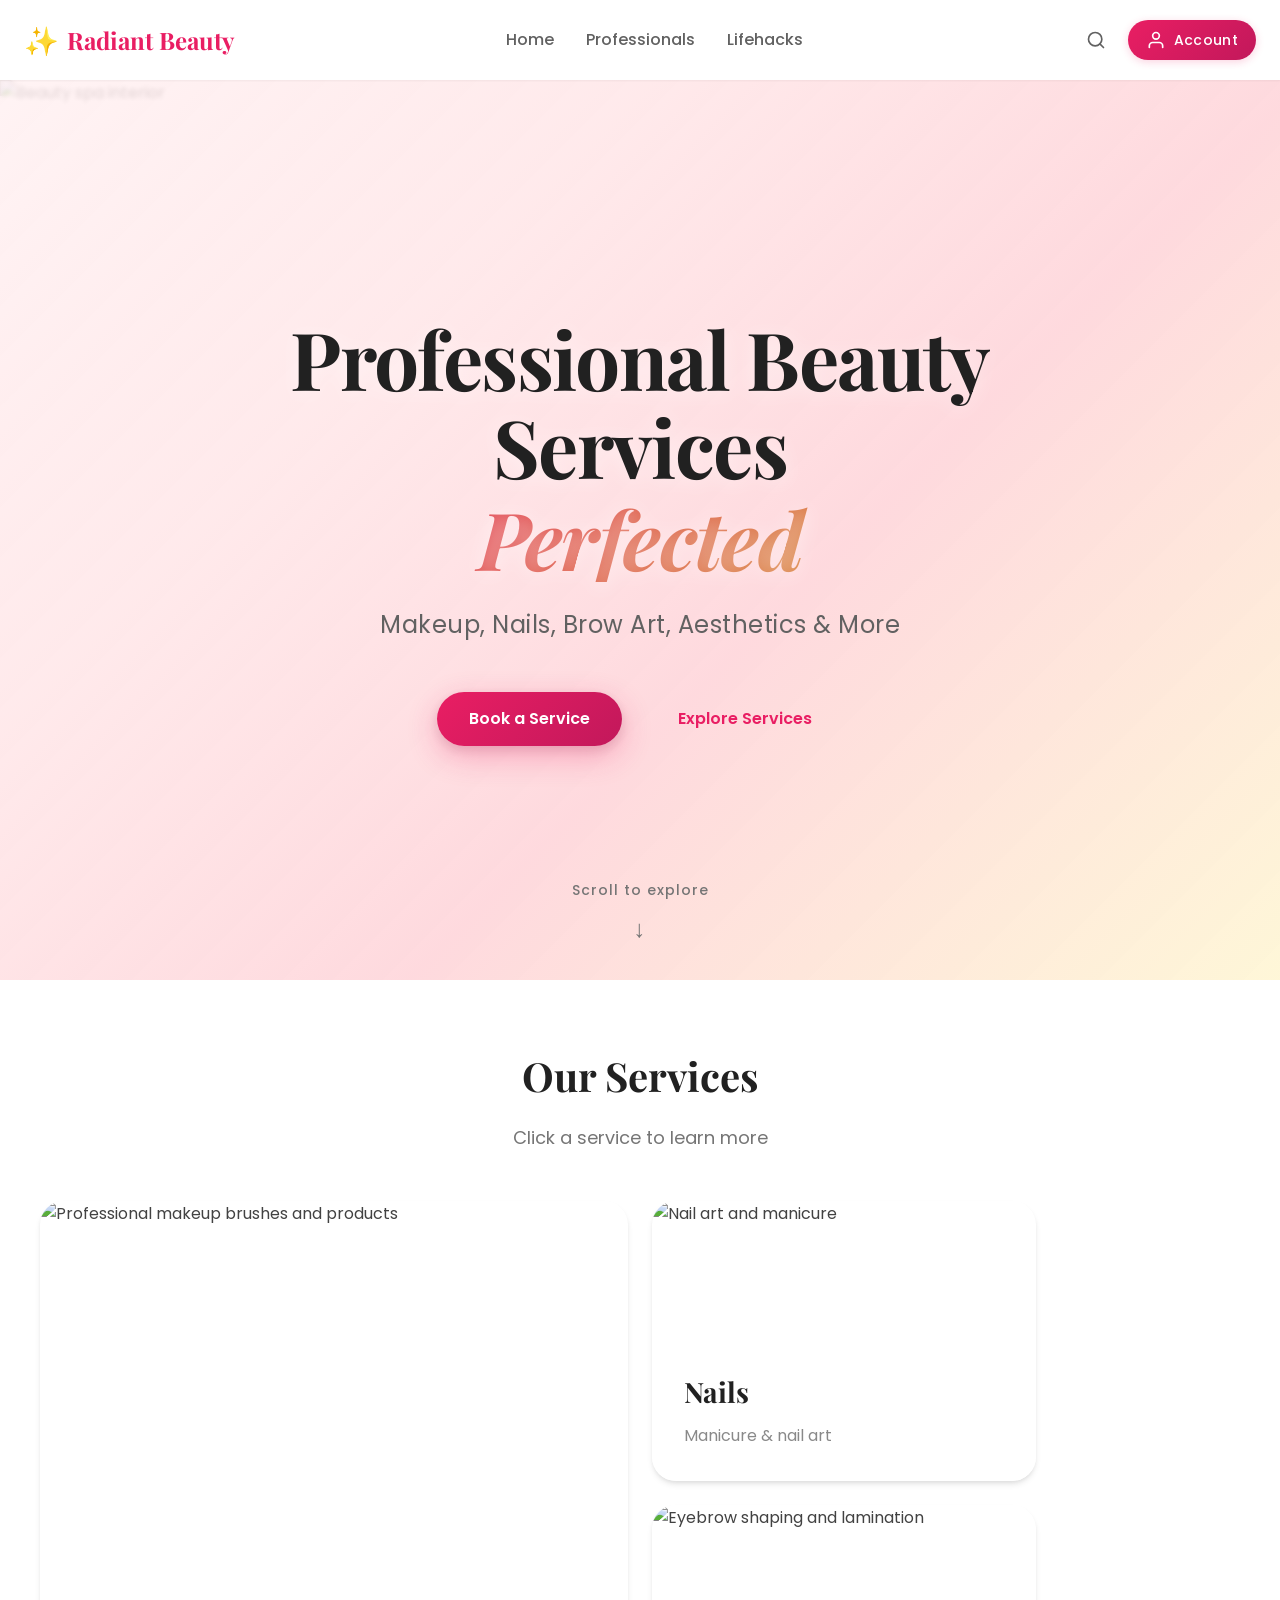
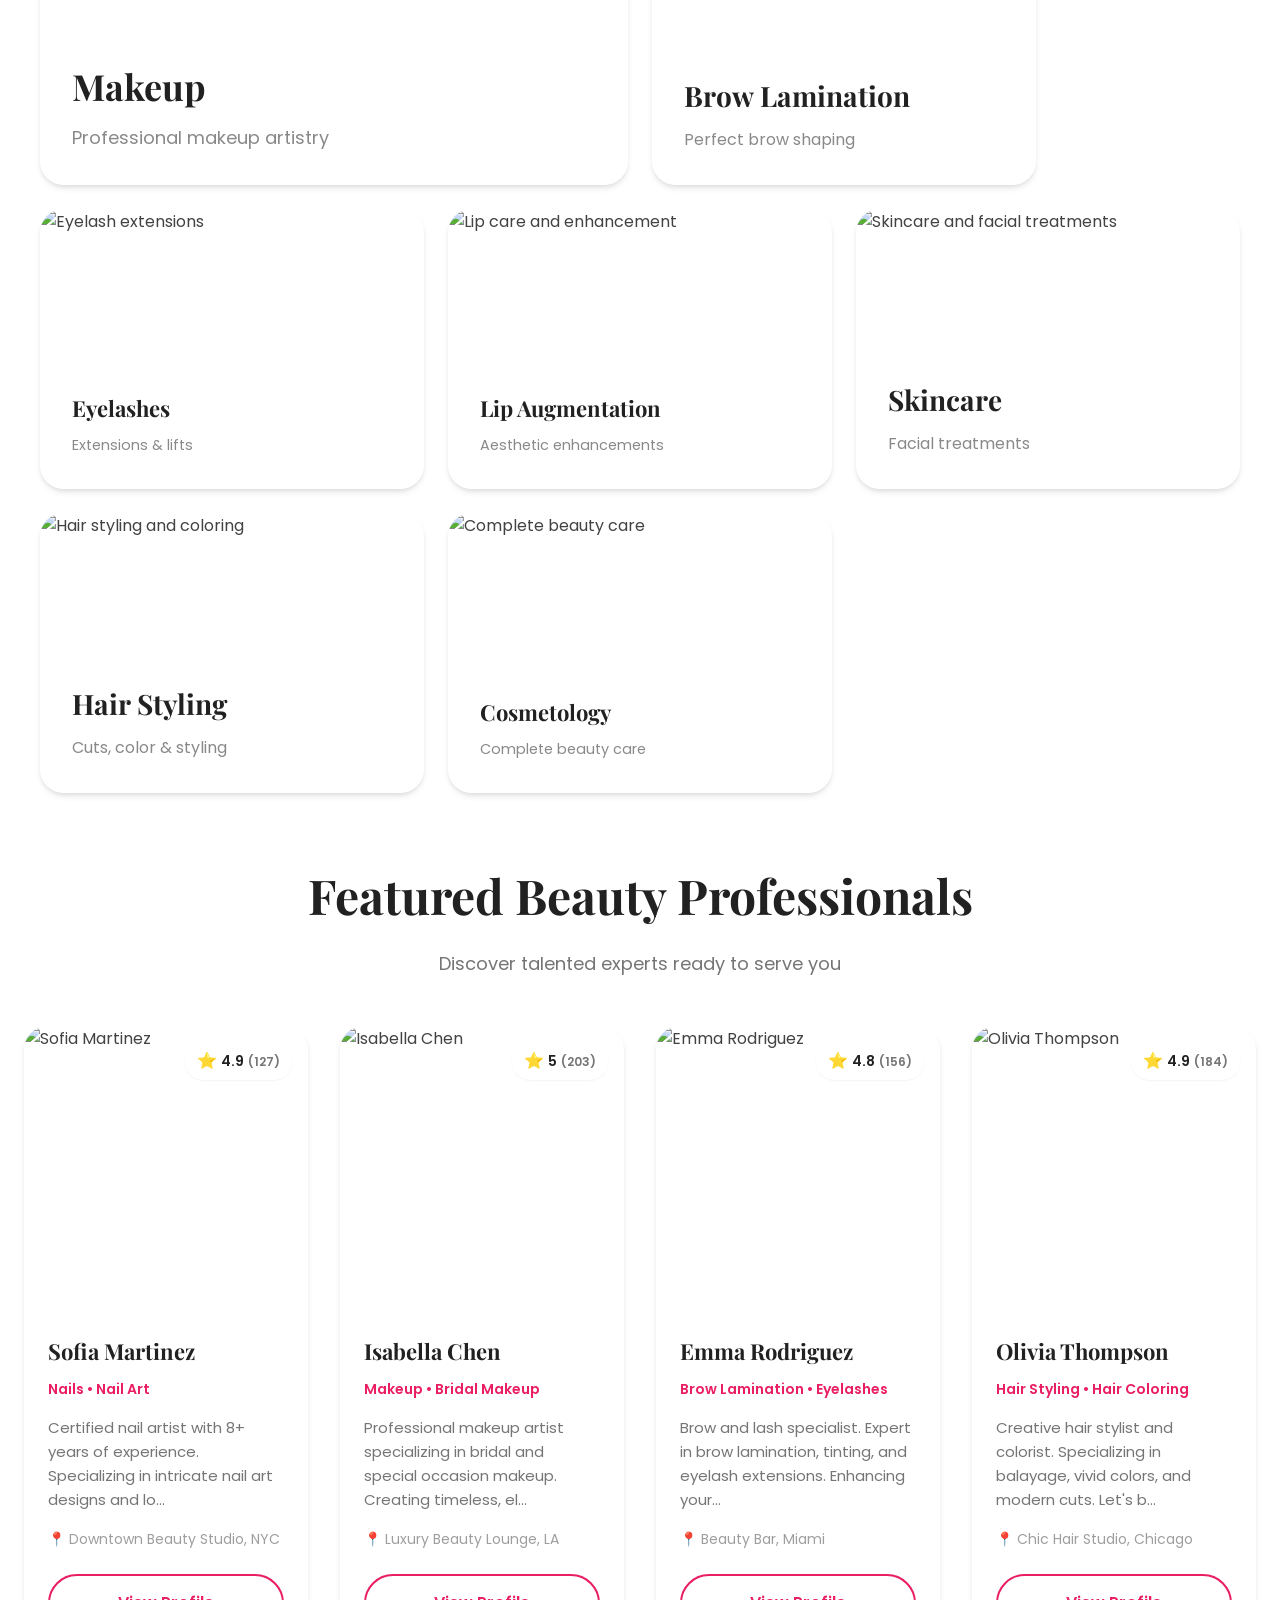
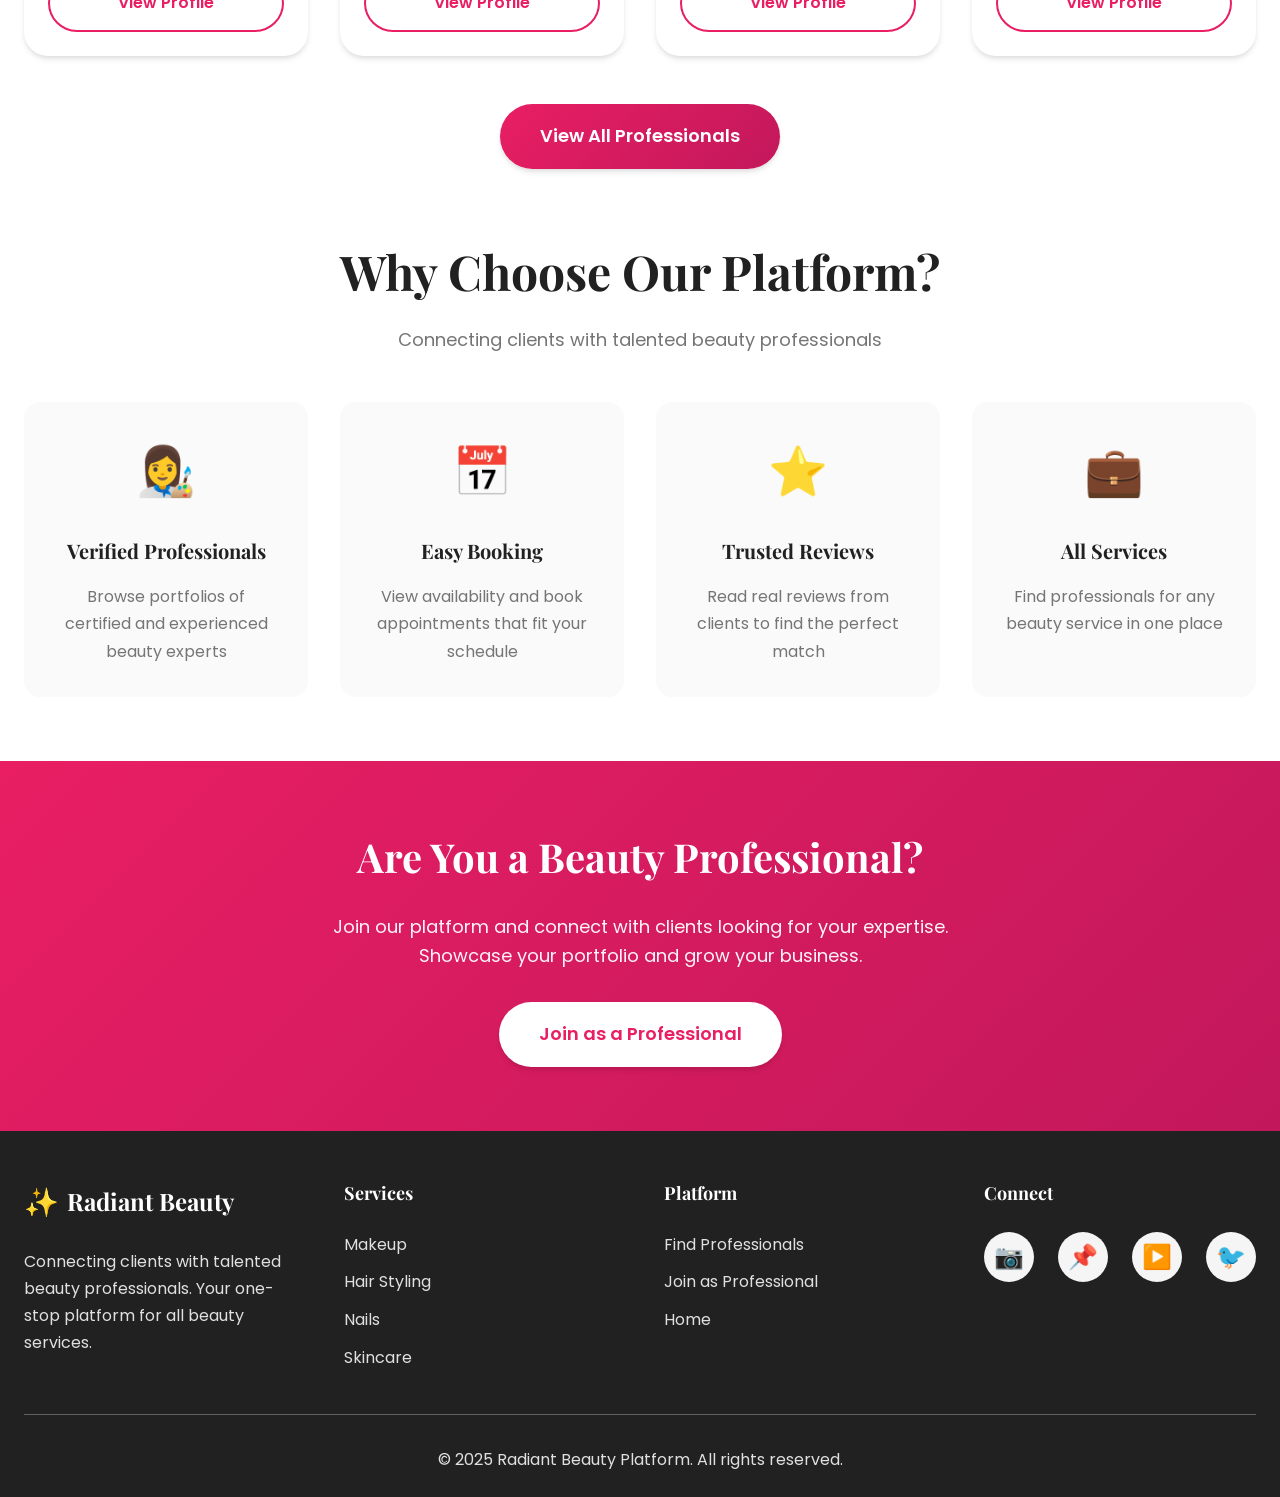
==== index.html @ c9e71da1 "Major Feature: Transform website into beauty services marketplace platform This is a complete transf" ====
<!DOCTYPE html>
<html lang="en">
<head>
    <meta charset="UTF-8">
    <meta name="viewport" content="width=device-width, initial-scale=1.0">
    <title>Radiant Beauty - Your Complete Beauty Guide</title>
    <meta name="description" content="Discover expert beauty tips for makeup, hair, nails, and skincare. Transform your look with our comprehensive tutorials and guides.">
    <link rel="stylesheet" href="css/main.css">
    <link rel="stylesheet" href="css/responsive.css">
    <link rel="preconnect" href="https://fonts.googleapis.com">
    <link rel="preconnect" href="https://fonts.gstatic.com" crossorigin>
    <link href="https://fonts.googleapis.com/css2?family=Playfair+Display:wght@400;500;600;700&family=Poppins:wght@300;400;500;600&display=swap" rel="stylesheet">
</head>
<body>
    <!-- Header -->
    <header class="header" id="header">
        <nav class="nav container">
            <!-- Logo -->
            <a href="index.html" class="nav-logo">
                <span class="logo-icon">✨</span>
                <span class="logo-text">Radiant Beauty</span>
            </a>

            <!-- Main Navigation -->
            <div class="nav-menu" id="nav-menu">
                <ul class="nav-list">
                    <li class="nav-item">
                        <a href="index.html" class="nav-link">Home</a>
                    </li>
                    <li class="nav-item">
                        <a href="contact.html" class="nav-link">Professionals</a>
                    </li>
                    <li class="nav-item">
                        <a href="contact.html" class="nav-link">Lifehacks</a>
                    </li>
                </ul>

                <div class="nav-close" id="nav-close">
                    <span>&times;</span>
                </div>
            </div>

            <!-- Right Actions -->
            <div class="nav-actions">
                <button class="nav-action-btn search-btn" id="search-btn" aria-label="Search" title="Search">
                    <svg width="20" height="20" viewBox="0 0 24 24" fill="none" stroke="currentColor" stroke-width="2" stroke-linecap="round" stroke-linejoin="round">
                        <circle cx="11" cy="11" r="8"></circle>
                        <path d="m21 21-4.35-4.35"></path>
                    </svg>
                </button>
                <a href="contact.html" class="nav-action-btn account-btn" aria-label="Account" title="Login / Account">
                    <svg width="20" height="20" viewBox="0 0 24 24" fill="none" stroke="currentColor" stroke-width="2" stroke-linecap="round" stroke-linejoin="round">
                        <path d="M20 21v-2a4 4 0 0 0-4-4H8a4 4 0 0 0-4 4v2"></path>
                        <circle cx="12" cy="7" r="4"></circle>
                    </svg>
                    <span class="account-text">Account</span>
                </a>
            </div>

            <!-- Mobile Toggle -->
            <div class="nav-toggle" id="nav-toggle">
                <span></span>
                <span></span>
                <span></span>
            </div>
        </nav>
    </header>

    <!-- Modern Hero Section -->
    <section class="modern-hero">
        <div class="hero-background">
            <img src="https://images.unsplash.com/photo-1560066984-138dadb4c035?auto=format&fit=crop&w=1920&q=80" alt="Beauty spa interior" class="hero-background-image">
            <div class="hero-overlay-gradient"></div>
        </div>
        <div class="hero-content-wrapper container">
            <div class="hero-text-content">
                <h1 class="hero-headline">
                    Professional Beauty Services
                    <span class="hero-accent">Perfected</span>
                </h1>
                <p class="hero-subheading">
                    Makeup, Nails, Brow Art, Aesthetics & More
                </p>
                <div class="hero-cta-buttons">
                    <a href="contact.html" class="btn btn-hero-primary">Book a Service</a>
                    <a href="#services" class="btn btn-hero-secondary">Explore Services</a>
                </div>
            </div>
        </div>
        <div class="hero-scroll-indicator">
            <span>Scroll to explore</span>
            <div class="scroll-arrow">↓</div>
        </div>
    </section>

    <!-- Bento Grid Services Section -->
    <section class="bento-services" id="services">
        <div class="container">
            <div class="section-header-minimal">
                <h2 class="section-title-minimal">Our Services</h2>
                <p class="section-subtitle-minimal">Click a service to learn more</p>
            </div>

            <div class="bento-grid">
                <!-- Makeup - Large -->
                <a href="makeup.html" class="bento-card bento-large">
                    <div class="bento-image">
                        <img src="https://images.unsplash.com/photo-1512496015851-a90fb38ba796?auto=format&fit=crop&w=800&q=80" alt="Professional makeup brushes and products" class="bento-img">
                    </div>
                    <div class="bento-overlay">
                        <h3 class="bento-title">Makeup</h3>
                        <p class="bento-description">Professional makeup artistry</p>
                    </div>
                </a>

                <!-- Nails - Medium -->
                <a href="nails.html" class="bento-card bento-medium">
                    <div class="bento-image">
                        <img src="https://images.unsplash.com/photo-1604654894610-df63bc536371?auto=format&fit=crop&w=800&q=80" alt="Nail art and manicure" class="bento-img">
                    </div>
                    <div class="bento-overlay">
                        <h3 class="bento-title">Nails</h3>
                        <p class="bento-description">Manicure & nail art</p>
                    </div>
                </a>

                <!-- Brow Lamination - Medium -->
                <a href="contact.html" class="bento-card bento-medium">
                    <div class="bento-image">
                        <img src="https://images.unsplash.com/photo-1616394584738-fc6e612e71b9?auto=format&fit=crop&w=800&q=80" alt="Eyebrow shaping and lamination" class="bento-img">
                    </div>
                    <div class="bento-overlay">
                        <h3 class="bento-title">Brow Lamination</h3>
                        <p class="bento-description">Perfect brow shaping</p>
                    </div>
                </a>

                <!-- Eyelashes - Small -->
                <a href="contact.html" class="bento-card bento-small">
                    <div class="bento-image">
                        <img src="https://images.unsplash.com/photo-1583001931096-959e9a1a6223?auto=format&fit=crop&w=800&q=80" alt="Eyelash extensions" class="bento-img">
                    </div>
                    <div class="bento-overlay">
                        <h3 class="bento-title">Eyelashes</h3>
                        <p class="bento-description">Extensions & lifts</p>
                    </div>
                </a>

                <!-- Lip Augmentation - Small -->
                <a href="contact.html" class="bento-card bento-small">
                    <div class="bento-image">
                        <img src="https://images.unsplash.com/photo-1515688594390-b649af70d282?auto=format&fit=crop&w=800&q=80" alt="Lip care and enhancement" class="bento-img">
                    </div>
                    <div class="bento-overlay">
                        <h3 class="bento-title">Lip Augmentation</h3>
                        <p class="bento-description">Aesthetic enhancements</p>
                    </div>
                </a>

                <!-- Skincare - Medium -->
                <a href="skincare.html" class="bento-card bento-medium">
                    <div class="bento-image">
                        <img src="https://images.unsplash.com/photo-1570172619644-dfd03ed5d881?auto=format&fit=crop&w=800&q=80" alt="Skincare and facial treatments" class="bento-img">
                    </div>
                    <div class="bento-overlay">
                        <h3 class="bento-title">Skincare</h3>
                        <p class="bento-description">Facial treatments</p>
                    </div>
                </a>

                <!-- Hair Styling - Medium -->
                <a href="hair.html" class="bento-card bento-medium">
                    <div class="bento-image">
                        <img src="https://images.unsplash.com/photo-1562322140-8baeececf3df?auto=format&fit=crop&w=800&q=80" alt="Hair styling and coloring" class="bento-img">
                    </div>
                    <div class="bento-overlay">
                        <h3 class="bento-title">Hair Styling</h3>
                        <p class="bento-description">Cuts, color & styling</p>
                    </div>
                </a>

                <!-- Cosmetology - Small -->
                <a href="contact.html" class="bento-card bento-small">
                    <div class="bento-image">
                        <img src="https://images.unsplash.com/photo-1487412947147-5cebf100ffc2?auto=format&fit=crop&w=800&q=80" alt="Complete beauty care" class="bento-img">
                    </div>
                    <div class="bento-overlay">
                        <h3 class="bento-title">Cosmetology</h3>
                        <p class="bento-description">Complete beauty care</p>
                    </div>
                </a>
            </div>
        </div>
    </section>

    <!-- Featured Professionals Section -->
    <section class="featured-professionals" id="professionals">
        <div class="container">
            <div class="section-header">
                <h2 class="section-title">Featured Beauty Professionals</h2>
                <p class="section-subtitle">Discover talented experts ready to serve you</p>
            </div>

            <div class="professionals-grid" id="featured-professionals-grid">
                <!-- Professionals will be loaded dynamically via JavaScript -->
            </div>

            <div class="text-center" style="margin-top: var(--spacing-xl);">
                <a href="professionals.html" class="btn btn-primary btn-large">View All Professionals</a>
            </div>
        </div>
    </section>

    <!-- Platform Features Section -->
    <section class="features">
        <div class="container">
            <div class="section-header">
                <h2 class="section-title">Why Choose Our Platform?</h2>
                <p class="section-subtitle">Connecting clients with talented beauty professionals</p>
            </div>

            <div class="features-grid">
                <div class="feature-card">
                    <div class="feature-icon">👩‍🎨</div>
                    <h3 class="feature-title">Verified Professionals</h3>
                    <p class="feature-description">Browse portfolios of certified and experienced beauty experts</p>
                </div>

                <div class="feature-card">
                    <div class="feature-icon">📅</div>
                    <h3 class="feature-title">Easy Booking</h3>
                    <p class="feature-description">View availability and book appointments that fit your schedule</p>
                </div>

                <div class="feature-card">
                    <div class="feature-icon">⭐</div>
                    <h3 class="feature-title">Trusted Reviews</h3>
                    <p class="feature-description">Read real reviews from clients to find the perfect match</p>
                </div>

                <div class="feature-card">
                    <div class="feature-icon">💼</div>
                    <h3 class="feature-title">All Services</h3>
                    <p class="feature-description">Find professionals for any beauty service in one place</p>
                </div>
            </div>
        </div>
    </section>

    <!-- CTA Section -->
    <section class="cta">
        <div class="container">
            <div class="cta-content">
                <h2 class="cta-title">Are You a Beauty Professional?</h2>
                <p class="cta-description">Join our platform and connect with clients looking for your expertise. Showcase your portfolio and grow your business.</p>
                <a href="contact.html" class="btn btn-primary btn-large">Join as a Professional</a>
            </div>
        </div>
    </section>

    <!-- Footer -->
    <footer class="footer">
        <div class="container">
            <div class="footer-content">
                <div class="footer-section">
                    <h3 class="footer-title">
                        <span class="logo-icon">✨</span>
                        Radiant Beauty
                    </h3>
                    <p class="footer-description">
                        Connecting clients with talented beauty professionals. Your one-stop platform for all beauty services.
                    </p>
                </div>

                <div class="footer-section">
                    <h4 class="footer-heading">Services</h4>
                    <ul class="footer-links">
                        <li><a href="makeup.html">Makeup</a></li>
                        <li><a href="hair.html">Hair Styling</a></li>
                        <li><a href="nails.html">Nails</a></li>
                        <li><a href="skincare.html">Skincare</a></li>
                    </ul>
                </div>

                <div class="footer-section">
                    <h4 class="footer-heading">Platform</h4>
                    <ul class="footer-links">
                        <li><a href="professionals.html">Find Professionals</a></li>
                        <li><a href="contact.html">Join as Professional</a></li>
                        <li><a href="index.html">Home</a></li>
                    </ul>
                </div>

                <div class="footer-section">
                    <h4 class="footer-heading">Connect</h4>
                    <div class="social-links">
                        <a href="#" class="social-link" aria-label="Instagram">📷</a>
                        <a href="#" class="social-link" aria-label="Pinterest">📌</a>
                        <a href="#" class="social-link" aria-label="YouTube">▶️</a>
                        <a href="#" class="social-link" aria-label="Twitter">🐦</a>
                    </div>
                </div>
            </div>

            <div class="footer-bottom">
                <p>&copy; 2025 Radiant Beauty Platform. All rights reserved.</p>
            </div>
        </div>
    </footer>

    <script src="js/professionals-data.js"></script>
    <script src="js/main.js"></script>
</body>
</html>
---- css/main.css ----
/* ===================================
   CSS Variables - Rose/Pink/Gold Theme
   =================================== */
:root {
    /* Colors */
    --primary-color: #e91e63;
    --primary-light: #f48fb1;
    --primary-dark: #c2185b;
    --secondary-color: #d4af37;
    --secondary-light: #f4e4c1;
    --secondary-dark: #b8962e;

    --rose-50: #fff1f2;
    --rose-100: #ffe4e6;
    --rose-200: #fecdd3;
    --rose-300: #fda4af;
    --rose-400: #fb7185;
    --rose-500: #f43f5e;
    --rose-600: #e11d48;

    --gold-50: #fffbeb;
    --gold-100: #fef3c7;
    --gold-200: #fde68a;
    --gold-300: #fcd34d;
    --gold-400: #d4af37;

    --white: #ffffff;
    --black: #1a1a1a;
    --gray-50: #fafafa;
    --gray-100: #f5f5f5;
    --gray-200: #eeeeee;
    --gray-300: #e0e0e0;
    --gray-400: #bdbdbd;
    --gray-500: #9e9e9e;
    --gray-600: #757575;
    --gray-700: #616161;
    --gray-800: #424242;
    --gray-900: #212121;

    /* Typography */
    --font-display: 'Playfair Display', serif;
    --font-body: 'Poppins', sans-serif;

    /* Spacing */
    --spacing-xs: 0.5rem;
    --spacing-sm: 1rem;
    --spacing-md: 1.5rem;
    --spacing-lg: 2rem;
    --spacing-xl: 3rem;
    --spacing-2xl: 4rem;

    /* Border Radius */
    --radius-sm: 0.5rem;
    --radius-md: 1rem;
    --radius-lg: 1.5rem;
    --radius-full: 9999px;

    /* Shadows */
    --shadow-sm: 0 1px 2px 0 rgba(0, 0, 0, 0.05);
    --shadow-md: 0 4px 6px -1px rgba(0, 0, 0, 0.1), 0 2px 4px -1px rgba(0, 0, 0, 0.06);
    --shadow-lg: 0 10px 15px -3px rgba(0, 0, 0, 0.1), 0 4px 6px -2px rgba(0, 0, 0, 0.05);
    --shadow-xl: 0 20px 25px -5px rgba(0, 0, 0, 0.1), 0 10px 10px -5px rgba(0, 0, 0, 0.04);

    /* Transitions */
    --transition: all 0.3s cubic-bezier(0.4, 0, 0.2, 1);
}

/* ===================================
   Reset & Base Styles
   =================================== */
* {
    margin: 0;
    padding: 0;
    box-sizing: border-box;
}

html {
    scroll-behavior: smooth;
    font-size: 16px;
}

body {
    font-family: var(--font-body);
    color: var(--gray-800);
    line-height: 1.6;
    background-color: var(--white);
    overflow-x: hidden;
}

img {
    max-width: 100%;
    height: auto;
    display: block;
}

a {
    text-decoration: none;
    color: inherit;
    transition: var(--transition);
}

ul {
    list-style: none;
}

/* ===================================
   Container & Layout
   =================================== */
.container {
    max-width: 1200px;
    margin: 0 auto;
    padding: 0 var(--spacing-md);
}

/* ===================================
   Header & Navigation
   =================================== */
.header {
    position: fixed;
    top: 0;
    left: 0;
    width: 100%;
    background-color: rgba(255, 255, 255, 0.95);
    backdrop-filter: blur(10px);
    box-shadow: var(--shadow-sm);
    z-index: 1000;
    transition: var(--transition);
}

.nav {
    display: flex;
    justify-content: space-between;
    align-items: center;
    height: 80px;
    gap: var(--spacing-lg);
}

.nav-logo {
    font-family: var(--font-display);
    font-size: 1.5rem;
    font-weight: 700;
    color: var(--primary-color);
    display: flex;
    align-items: center;
    gap: 0.5rem;
    transition: var(--transition);
}

.nav-logo:hover {
    opacity: 0.8;
}

.logo-icon {
    font-size: 1.75rem;
}

.logo-text {
    white-space: nowrap;
}

.nav-menu {
    display: flex;
    align-items: center;
}

.nav-list {
    display: flex;
    gap: var(--spacing-lg);
}

.nav-link {
    font-weight: 500;
    color: var(--gray-700);
    position: relative;
    padding: 0.5rem 0;
}

.nav-link::after {
    content: '';
    position: absolute;
    bottom: 0;
    left: 0;
    width: 0;
    height: 2px;
    background: linear-gradient(90deg, var(--primary-color), var(--secondary-color));
    transition: width 0.3s ease;
}

.nav-link:hover,
.nav-link.active {
    color: var(--primary-color);
}

.nav-link:hover::after,
.nav-link.active::after {
    width: 100%;
}

.nav-toggle {
    display: none;
    flex-direction: column;
    gap: 4px;
    cursor: pointer;
    padding: 0.5rem;
}

.nav-toggle span {
    display: block;
    width: 25px;
    height: 3px;
    background-color: var(--primary-color);
    border-radius: 2px;
    transition: var(--transition);
}

.nav-close {
    display: none;
    font-size: 2rem;
    color: var(--primary-color);
    cursor: pointer;
}

/* Nav Action Buttons */
.nav-actions {
    display: flex;
    align-items: center;
    gap: 0.75rem;
}

.nav-action-btn {
    display: flex;
    align-items: center;
    justify-content: center;
    gap: 0.5rem;
    width: 40px;
    height: 40px;
    border-radius: var(--radius-full);
    background: transparent;
    border: none;
    color: var(--gray-700);
    cursor: pointer;
    transition: all 0.3s cubic-bezier(0.4, 0, 0.2, 1);
    position: relative;
}

.nav-action-btn svg {
    transition: all 0.3s ease;
}

/* Search Button */
.search-btn:hover {
    background: var(--rose-50);
    color: var(--primary-color);
    transform: translateY(-1px);
}

.search-btn:hover svg {
    transform: scale(1.05);
}

.search-btn:active {
    transform: translateY(0);
}

/* Account Button - Special Styling */
.account-btn {
    width: auto;
    padding: 0.5rem 1.125rem;
    background: linear-gradient(135deg, var(--primary-color), var(--primary-dark));
    color: var(--white);
    border-radius: var(--radius-full);
    box-shadow: 0 2px 8px rgba(233, 30, 99, 0.2);
}

.account-btn:hover {
    background: linear-gradient(135deg, var(--primary-dark), var(--primary-color));
    box-shadow: 0 4px 12px rgba(233, 30, 99, 0.3);
    transform: translateY(-2px);
}

.account-text {
    font-weight: 500;
    font-size: 0.875rem;
    letter-spacing: 0.3px;
}

/* ===================================
   Modern Hero Section
   =================================== */
.modern-hero {
    margin-top: 80px;
    min-height: 100vh;
    position: relative;
    display: flex;
    align-items: center;
    justify-content: center;
    overflow: hidden;
}

.hero-background {
    position: absolute;
    top: 0;
    left: 0;
    width: 100%;
    height: 100%;
    z-index: 1;
}

.hero-background-image {
    width: 100%;
    height: 100%;
    object-fit: cover;
    object-position: center;
}

.hero-overlay-gradient {
    position: absolute;
    top: 0;
    left: 0;
    width: 100%;
    height: 100%;
    background: linear-gradient(
        135deg,
        rgba(255, 241, 242, 0.85) 0%,
        rgba(255, 228, 230, 0.80) 30%,
        rgba(254, 205, 211, 0.75) 60%,
        rgba(254, 243, 199, 0.70) 100%
    );
    backdrop-filter: blur(2px);
}

.hero-content-wrapper {
    position: relative;
    z-index: 2;
    text-align: center;
    padding: var(--spacing-2xl) 0;
}

.hero-text-content {
    max-width: 900px;
    margin: 0 auto;
}

.hero-headline {
    font-family: var(--font-display);
    font-size: 5rem;
    font-weight: 700;
    line-height: 1.1;
    color: var(--gray-900);
    margin-bottom: var(--spacing-md);
    letter-spacing: -0.02em;
    text-shadow: 0 2px 20px rgba(255, 255, 255, 0.5);
}

.hero-accent {
    display: block;
    background: linear-gradient(135deg, var(--primary-color), var(--secondary-color));
    -webkit-background-clip: text;
    -webkit-text-fill-color: transparent;
    background-clip: text;
    font-style: italic;
    margin-top: 0.25rem;
}

.hero-subheading {
    font-size: 1.5rem;
    color: var(--gray-700);
    font-weight: 400;
    letter-spacing: 0.5px;
    margin-bottom: var(--spacing-xl);
    line-height: 1.6;
}

.hero-cta-buttons {
    display: flex;
    gap: var(--spacing-md);
    justify-content: center;
    align-items: center;
    flex-wrap: wrap;
}

.btn-hero-primary {
    display: inline-block;
    padding: 1.125rem 3rem;
    border-radius: var(--radius-full);
    font-weight: 600;
    font-size: 1.125rem;
    background: linear-gradient(135deg, var(--primary-color), var(--primary-dark));
    color: var(--white);
    box-shadow:
        0 10px 30px rgba(233, 30, 99, 0.3),
        0 4px 12px rgba(0, 0, 0, 0.1);
    transition: all 0.3s cubic-bezier(0.4, 0, 0.2, 1);
    border: none;
    cursor: pointer;
}

.btn-hero-primary:hover {
    transform: translateY(-3px);
    box-shadow:
        0 15px 40px rgba(233, 30, 99, 0.4),
        0 8px 20px rgba(0, 0, 0, 0.15);
}

.btn-hero-secondary {
    display: inline-block;
    padding: 1.125rem 3rem;
    border-radius: var(--radius-full);
    font-weight: 600;
    font-size: 1.125rem;
    background: transparent;
    color: var(--primary-color);
    border: 2px solid var(--primary-color);
    transition: all 0.3s cubic-bezier(0.4, 0, 0.2, 1);
    cursor: pointer;
}

.btn-hero-secondary:hover {
    background: var(--primary-color);
    color: var(--white);
    transform: translateY(-2px);
    box-shadow: 0 8px 20px rgba(233, 30, 99, 0.25);
}

.hero-scroll-indicator {
    position: absolute;
    bottom: var(--spacing-lg);
    left: 50%;
    transform: translateX(-50%);
    z-index: 2;
    text-align: center;
    color: var(--gray-600);
    font-size: 0.875rem;
    font-weight: 500;
    letter-spacing: 1px;
}

.scroll-arrow {
    margin-top: 0.5rem;
    font-size: 1.5rem;
    animation: bounce-scroll 2s ease-in-out infinite;
}

@keyframes bounce-scroll {
    0%, 100% {
        transform: translateY(0);
        opacity: 0.7;
    }
    50% {
        transform: translateY(8px);
        opacity: 1;
    }
}

/* ===================================
   Bento-Style Services Grid
   =================================== */
.bento-services {
    padding: var(--spacing-2xl) 0;
    background: var(--white);
}

.section-header-minimal {
    text-align: center;
    margin-bottom: var(--spacing-xl);
}

.section-title-minimal {
    font-family: var(--font-display);
    font-size: 2.5rem;
    font-weight: 700;
    color: var(--gray-900);
    margin-bottom: var(--spacing-sm);
}

.section-subtitle-minimal {
    font-size: 1.125rem;
    color: var(--gray-600);
    font-weight: 400;
}

.bento-grid {
    display: grid;
    grid-template-columns: repeat(12, 1fr);
    gap: var(--spacing-md);
    max-width: 1200px;
    margin: 0 auto;
}

/* Bento Card Base Styles */
.bento-card {
    position: relative;
    border-radius: var(--radius-lg);
    overflow: hidden;
    cursor: pointer;
    transition: all 0.4s cubic-bezier(0.4, 0, 0.2, 1);
    box-shadow: var(--shadow-md);
    text-decoration: none;
    display: block;

    /* CSS variables for scroll-based effects */
    --shimmer-angle: 0deg;
    --shimmer-position: 0%;
    --scroll-brightness: 1;
    --scroll-saturation: 1;
}

/* Shimmer overlay - subtle iridescent effect */
.bento-card::before {
    content: '';
    position: absolute;
    top: -50%;
    left: -50%;
    width: 200%;
    height: 200%;
    background: linear-gradient(
        45deg,
        transparent 35%,
        rgba(255, 255, 255, 0.06) 50%,
        transparent 65%
    );
    opacity: 0;
    transition: opacity 0.6s ease, transform 0.6s ease;
    z-index: 3;
    pointer-events: none;
}

.bento-card:hover::before {
    opacity: 1;
    transform: translate(25%, 25%) rotate(45deg);
}

/* Subtle color glow overlay on hover */
.bento-card::after {
    content: '';
    position: absolute;
    top: 0;
    left: 0;
    width: 100%;
    height: 100%;
    background: radial-gradient(
        circle at center,
        rgba(233, 30, 99, 0.08) 0%,
        rgba(212, 175, 55, 0.05) 50%,
        transparent 100%
    );
    opacity: 0;
    transition: opacity 0.5s ease;
    z-index: 2;
    pointer-events: none;
}

.bento-card:hover::after {
    opacity: 1;
}

.bento-card:hover {
    animation-play-state: paused;
    transform: scale(1.02) translateY(-4px);
    box-shadow:
        0 15px 35px rgba(233, 30, 99, 0.15),
        0 8px 20px rgba(212, 175, 55, 0.1),
        0 0 25px rgba(255, 255, 255, 0.2),
        inset 0 1px 0 rgba(255, 255, 255, 0.4);
    z-index: 10;
}

/* Bento Size Variants */
.bento-large {
    grid-column: span 6;
    grid-row: span 2;
    min-height: 400px;
}

.bento-medium {
    grid-column: span 4;
    min-height: 280px;
}

.bento-small {
    grid-column: span 4;
    min-height: 200px;
}

/* Floating Animations - Each card floats uniquely */
.bento-card:nth-child(1) {
    animation: float-gentle-1 6s ease-in-out infinite;
}

.bento-card:nth-child(2) {
    animation: float-gentle-2 7s ease-in-out infinite;
}

.bento-card:nth-child(3) {
    animation: float-gentle-3 5.5s ease-in-out infinite;
}

.bento-card:nth-child(4) {
    animation: float-gentle-4 6.5s ease-in-out infinite;
}

.bento-card:nth-child(5) {
    animation: float-gentle-5 7.5s ease-in-out infinite;
}

.bento-card:nth-child(6) {
    animation: float-gentle-6 8s ease-in-out infinite;
}

.bento-card:nth-child(7) {
    animation: float-gentle-7 6.8s ease-in-out infinite;
}

.bento-card:nth-child(8) {
    animation: float-gentle-8 7.2s ease-in-out infinite;
}

/* Floating Keyframes - Very subtle vertical and diagonal movements */
@keyframes float-gentle-1 {
    0%, 100% { transform: translateY(0) translateX(0); }
    50% { transform: translateY(-5px) translateX(1px); }
}

@keyframes float-gentle-2 {
    0%, 100% { transform: translateY(0) translateX(0); }
    50% { transform: translateY(-4px) translateX(-1px); }
}

@keyframes float-gentle-3 {
    0%, 100% { transform: translateY(0) translateX(0); }
    50% { transform: translateY(-6px) translateX(1px); }
}

@keyframes float-gentle-4 {
    0%, 100% { transform: translateY(0) translateX(0); }
    50% { transform: translateY(-4px) translateX(-1px); }
}

@keyframes float-gentle-5 {
    0%, 100% { transform: translateY(0) translateX(0); }
    50% { transform: translateY(-5px) translateX(2px); }
}

@keyframes float-gentle-6 {
    0%, 100% { transform: translateY(0) translateX(0); }
    50% { transform: translateY(-5px) translateX(-1px); }
}

@keyframes float-gentle-7 {
    0%, 100% { transform: translateY(0) translateX(0); }
    50% { transform: translateY(-4px) translateX(1px); }
}

@keyframes float-gentle-8 {
    0%, 100% { transform: translateY(0) translateX(0); }
    50% { transform: translateY(-5px) translateX(-2px); }
}

/* Bento Image/Background */
.bento-image {
    position: absolute;
    top: 0;
    left: 0;
    width: 100%;
    height: 100%;
}

/* Scroll-driven shimmer effect - Subtle white light sweep */
.bento-image::before {
    content: '';
    position: absolute;
    top: -100%;
    left: -100%;
    width: 300%;
    height: 300%;
    background: linear-gradient(
        var(--shimmer-angle),
        transparent 0%,
        transparent 40%,
        rgba(255, 255, 255, 0.06) 47%,
        rgba(255, 255, 255, 0.10) 50%,
        rgba(255, 255, 255, 0.06) 53%,
        transparent 60%,
        transparent 100%
    );
    transform: translateX(var(--shimmer-position));
    transition: transform 0.3s ease-out;
    pointer-events: none;
    z-index: 1;
    mix-blend-mode: overlay;
}

/* Scroll-driven color shimmer - Barely noticeable iridescent effect */
.bento-image::after {
    content: '';
    position: absolute;
    top: -50%;
    left: -50%;
    width: 200%;
    height: 200%;
    background: linear-gradient(
        calc(var(--shimmer-angle) + 45deg),
        transparent 0%,
        transparent 35%,
        rgba(233, 30, 99, 0.03) 43%,
        rgba(212, 175, 55, 0.05) 50%,
        rgba(233, 30, 99, 0.03) 57%,
        transparent 65%,
        transparent 100%
    );
    transform: translateX(calc(var(--shimmer-position) * 0.5));
    transition: transform 0.4s ease-out;
    pointer-events: none;
    z-index: 2;
    mix-blend-mode: screen;
    opacity: 0.4;
}

.bento-img {
    width: 100%;
    height: 100%;
    object-fit: cover;
    object-position: center;
    transition: all 0.5s ease;
    position: relative;
    z-index: 0;
}

/* Subtle image effects on hover */
.bento-card:hover .bento-img {
    transform: scale(1.05);
}

/* Bento Overlay with Glassmorphism */
.bento-overlay {
    position: absolute;
    bottom: 0;
    left: 0;
    right: 0;
    padding: var(--spacing-lg);
    background: rgba(255, 255, 255, 0.85);
    backdrop-filter: blur(20px) saturate(180%);
    -webkit-backdrop-filter: blur(20px) saturate(180%);
    border-top: 1px solid rgba(255, 255, 255, 0.6);
    transition: all 0.4s cubic-bezier(0.4, 0, 0.2, 1);
    z-index: 4;
}

.bento-card:hover .bento-overlay {
    background: rgba(255, 255, 255, 0.92);
    backdrop-filter: blur(30px) saturate(190%);
    -webkit-backdrop-filter: blur(30px) saturate(190%);
    padding: calc(var(--spacing-lg) + 0.25rem);
    box-shadow: 0 -8px 20px rgba(0, 0, 0, 0.08);
}

.bento-title {
    font-family: var(--font-display);
    font-size: 1.75rem;
    font-weight: 700;
    color: var(--gray-900);
    margin-bottom: 0.5rem;
    transition: all 0.3s ease;
    text-shadow: 0 2px 10px rgba(255, 255, 255, 0.5);
}

.bento-card:hover .bento-title {
    color: var(--primary-color);
    text-shadow: 0 2px 10px rgba(233, 30, 99, 0.15);
    transform: translateY(-1px);
}

.bento-description {
    font-size: 1rem;
    color: var(--gray-600);
    line-height: 1.6;
    opacity: 0.85;
    transition: all 0.3s ease;
}

.bento-card:hover .bento-description {
    opacity: 1;
    color: var(--gray-700);
}

/* Specific card adjustments for large cards */
.bento-large .bento-title {
    font-size: 2.25rem;
}

.bento-large .bento-description {
    font-size: 1.125rem;
}

.bento-large .bento-icon {
    font-size: 6rem;
}

/* Specific card adjustments for small cards */
.bento-small .bento-title {
    font-size: 1.375rem;
}

.bento-small .bento-description {
    font-size: 0.9rem;
}

.bento-small .bento-icon {
    font-size: 3.5rem;
}

/* ===================================
   Buttons
   =================================== */
.btn {
    display: inline-block;
    padding: 0.875rem 2rem;
    border-radius: var(--radius-full);
    font-weight: 600;
    font-size: 1rem;
    cursor: pointer;
    border: none;
    transition: var(--transition);
    text-align: center;
}

.btn-primary {
    background: linear-gradient(135deg, var(--primary-color), var(--primary-dark));
    color: var(--white);
    box-shadow: var(--shadow-md);
}

.btn-primary:hover {
    transform: translateY(-2px);
    box-shadow: var(--shadow-lg);
}

.btn-secondary {
    background: var(--white);
    color: var(--primary-color);
    border: 2px solid var(--primary-color);
}

.btn-secondary:hover {
    background: var(--primary-color);
    color: var(--white);
}

.btn-large {
    padding: 1.125rem 2.5rem;
    font-size: 1.125rem;
}

.btn-block {
    width: 100%;
}

/* ===================================
   Sections
   =================================== */
.categories,
.features,
.content-section,
.tips-section,
.faq-section {
    padding: var(--spacing-2xl) 0;
}

.section-header {
    text-align: center;
    margin-bottom: var(--spacing-xl);
}

.section-title {
    font-family: var(--font-display);
    font-size: 2.5rem;
    font-weight: 700;
    color: var(--gray-900);
    margin-bottom: var(--spacing-sm);
}

.section-subtitle {
    font-size: 1.125rem;
    color: var(--gray-600);
}

/* ===================================
   Category Cards
   =================================== */
.category-grid {
    display: grid;
    grid-template-columns: repeat(auto-fit, minmax(280px, 1fr));
    gap: var(--spacing-lg);
}

.category-card {
    background: var(--white);
    border-radius: var(--radius-lg);
    overflow: hidden;
    box-shadow: var(--shadow-md);
    transition: var(--transition);
    cursor: pointer;
}

.category-card:hover {
    transform: translateY(-10px);
    box-shadow: var(--shadow-xl);
}

.category-image {
    width: 100%;
    overflow: hidden;
}

.category-img {
    width: 100%;
    aspect-ratio: 16/9;
    object-fit: cover;
    object-position: center;
    transition: transform 0.4s ease;
}

.category-card:hover .category-img {
    transform: scale(1.1);
}

.category-content {
    padding: var(--spacing-md);
}

.category-title {
    font-family: var(--font-display);
    font-size: 1.5rem;
    color: var(--gray-900);
    margin-bottom: var(--spacing-sm);
}

.category-description {
    color: var(--gray-600);
    margin-bottom: var(--spacing-md);
    line-height: 1.7;
}

.category-link {
    color: var(--primary-color);
    font-weight: 600;
    display: inline-flex;
    align-items: center;
    gap: 0.5rem;
}

.category-link:hover {
    color: var(--primary-dark);
    gap: 0.75rem;
}

/* ===================================
   Features Grid
   =================================== */
.features-grid {
    display: grid;
    grid-template-columns: repeat(auto-fit, minmax(250px, 1fr));
    gap: var(--spacing-lg);
}

.feature-card {
    text-align: center;
    padding: var(--spacing-lg);
    background: var(--gray-50);
    border-radius: var(--radius-md);
    transition: var(--transition);
}

.feature-card:hover {
    background: var(--white);
    box-shadow: var(--shadow-lg);
}

.feature-icon {
    font-size: 3rem;
    margin-bottom: var(--spacing-md);
}

.feature-title {
    font-family: var(--font-display);
    font-size: 1.25rem;
    color: var(--gray-900);
    margin-bottom: var(--spacing-sm);
}

.feature-description {
    color: var(--gray-600);
    line-height: 1.7;
}

/* ===================================
   Page Hero
   =================================== */
.page-hero {
    margin-top: 80px;
    padding: var(--spacing-xl) 0;
    background: linear-gradient(135deg, var(--rose-50), var(--gold-50));
    text-align: center;
}

.page-hero-content {
    max-width: 600px;
    margin: 0 auto;
}

.page-icon {
    font-size: 4rem;
    margin-bottom: var(--spacing-md);
    display: inline-block;
    animation: pulse 2s ease-in-out infinite;
}

@keyframes pulse {
    0%, 100% {
        transform: scale(1);
    }
    50% {
        transform: scale(1.1);
    }
}

.page-title {
    font-family: var(--font-display);
    font-size: 3rem;
    color: var(--gray-900);
    margin-bottom: var(--spacing-sm);
}

.page-description {
    font-size: 1.125rem;
    color: var(--gray-600);
}

/* ===================================
   Tutorial Cards
   =================================== */
.content-grid {
    display: grid;
    grid-template-columns: repeat(auto-fit, minmax(320px, 1fr));
    gap: var(--spacing-lg);
}

.tutorial-card {
    background: var(--white);
    border-radius: var(--radius-lg);
    overflow: hidden;
    box-shadow: var(--shadow-md);
    transition: var(--transition);
}

.tutorial-card:hover {
    transform: translateY(-5px);
    box-shadow: var(--shadow-xl);
}

.tutorial-image {
    position: relative;
}

.tutorial-image-placeholder {
    width: 100%;
    aspect-ratio: 16/10;
    background: linear-gradient(135deg, var(--rose-100), var(--gold-100));
    display: flex;
    align-items: center;
    justify-content: center;
}

.tutorial-image-placeholder .placeholder-icon {
    font-size: 3.5rem;
    opacity: 0.6;
}

.tutorial-badge {
    position: absolute;
    top: var(--spacing-sm);
    right: var(--spacing-sm);
    background: rgba(255, 255, 255, 0.95);
    color: var(--primary-color);
    padding: 0.375rem 0.875rem;
    border-radius: var(--radius-full);
    font-size: 0.875rem;
    font-weight: 600;
    box-shadow: var(--shadow-sm);
}

.tutorial-content {
    padding: var(--spacing-md);
}

.tutorial-title {
    font-family: var(--font-display);
    font-size: 1.375rem;
    color: var(--gray-900);
    margin-bottom: var(--spacing-sm);
}

.tutorial-description {
    color: var(--gray-600);
    margin-bottom: var(--spacing-md);
    line-height: 1.7;
}

.tutorial-meta {
    display: flex;
    gap: var(--spacing-md);
    color: var(--gray-500);
    font-size: 0.875rem;
}

.tutorial-time,
.tutorial-level {
    display: flex;
    align-items: center;
    gap: 0.25rem;
}

/* ===================================
   Tips Section
   =================================== */
.tips-section {
    background: var(--gray-50);
}

.tips-grid {
    display: grid;
    grid-template-columns: repeat(auto-fit, minmax(260px, 1fr));
    gap: var(--spacing-lg);
}

.tip-card {
    background: var(--white);
    padding: var(--spacing-lg);
    border-radius: var(--radius-md);
    border-left: 4px solid var(--primary-color);
    transition: var(--transition);
}

.tip-card:hover {
    transform: translateX(5px);
    box-shadow: var(--shadow-lg);
}

.tip-number {
    display: inline-block;
    font-family: var(--font-display);
    font-size: 2rem;
    font-weight: 700;
    background: linear-gradient(135deg, var(--primary-color), var(--secondary-color));
    -webkit-background-clip: text;
    -webkit-text-fill-color: transparent;
    background-clip: text;
    margin-bottom: var(--spacing-sm);
}

.tip-title {
    font-family: var(--font-display);
    font-size: 1.25rem;
    color: var(--gray-900);
    margin-bottom: var(--spacing-sm);
}

.tip-description {
    color: var(--gray-600);
    line-height: 1.7;
}

/* ===================================
   CTA Section
   =================================== */
.cta {
    padding: var(--spacing-2xl) 0;
    background: linear-gradient(135deg, var(--primary-color), var(--primary-dark));
    color: var(--white);
    text-align: center;
}

.cta-content {
    max-width: 700px;
    margin: 0 auto;
}

.cta-title {
    font-family: var(--font-display);
    font-size: 2.5rem;
    margin-bottom: var(--spacing-md);
}

.cta-description {
    font-size: 1.125rem;
    margin-bottom: var(--spacing-lg);
    opacity: 0.95;
}

.cta .btn-primary {
    background: var(--white);
    color: var(--primary-color);
}

.cta .btn-primary:hover {
    background: var(--gray-100);
}

/* ===================================
   Contact Section
   =================================== */
.contact-section {
    padding: var(--spacing-2xl) 0;
}

.contact-wrapper {
    display: grid;
    grid-template-columns: 1fr 1fr;
    gap: var(--spacing-xl);
}

.contact-info {
    padding: var(--spacing-lg);
}

.contact-info-title {
    font-family: var(--font-display);
    font-size: 2rem;
    color: var(--gray-900);
    margin-bottom: var(--spacing-md);
}

.contact-info-description {
    color: var(--gray-600);
    line-height: 1.8;
    margin-bottom: var(--spacing-lg);
}

.contact-details {
    margin-bottom: var(--spacing-xl);
}

.contact-detail {
    display: flex;
    gap: var(--spacing-md);
    margin-bottom: var(--spacing-lg);
}

.contact-icon {
    font-size: 2rem;
}

.contact-detail-content h3 {
    font-family: var(--font-display);
    font-size: 1.125rem;
    color: var(--gray-900);
    margin-bottom: 0.25rem;
}

.contact-detail-content p {
    color: var(--gray-600);
}

.social-links-section {
    margin-top: var(--spacing-xl);
}

.social-title {
    font-family: var(--font-display);
    font-size: 1.25rem;
    color: var(--gray-900);
    margin-bottom: var(--spacing-md);
}

.social-links {
    display: flex;
    gap: var(--spacing-md);
}

.social-link {
    width: 50px;
    height: 50px;
    border-radius: 50%;
    background: var(--gray-100);
    display: flex;
    align-items: center;
    justify-content: center;
    font-size: 1.5rem;
    transition: var(--transition);
}

.social-link:hover {
    background: var(--primary-color);
    transform: translateY(-3px);
    box-shadow: var(--shadow-md);
}

/* ===================================
   Contact Form
   =================================== */
.contact-form-wrapper {
    background: var(--gray-50);
    padding: var(--spacing-xl);
    border-radius: var(--radius-lg);
}

.form-title {
    font-family: var(--font-display);
    font-size: 1.75rem;
    color: var(--gray-900);
    margin-bottom: var(--spacing-lg);
}

.form-group {
    margin-bottom: var(--spacing-md);
}

.form-label {
    display: block;
    font-weight: 500;
    color: var(--gray-700);
    margin-bottom: 0.5rem;
}

.form-input {
    width: 100%;
    padding: 0.875rem var(--spacing-md);
    border: 2px solid var(--gray-200);
    border-radius: var(--radius-sm);
    font-family: var(--font-body);
    font-size: 1rem;
    transition: var(--transition);
    background: var(--white);
}

.form-input:focus {
    outline: none;
    border-color: var(--primary-color);
    box-shadow: 0 0 0 3px rgba(233, 30, 99, 0.1);
}

.form-textarea {
    resize: vertical;
    min-height: 120px;
}

.form-message {
    margin-top: var(--spacing-md);
    padding: var(--spacing-md);
    border-radius: var(--radius-sm);
    display: none;
}

.form-message.success {
    display: block;
    background: #d4edda;
    color: #155724;
    border: 1px solid #c3e6cb;
}

.form-message.error {
    display: block;
    background: #f8d7da;
    color: #721c24;
    border: 1px solid #f5c6cb;
}

/* ===================================
   FAQ Section
   =================================== */
.faq-section {
    background: var(--gray-50);
}

.faq-grid {
    display: grid;
    grid-template-columns: repeat(auto-fit, minmax(280px, 1fr));
    gap: var(--spacing-lg);
}

.faq-card {
    background: var(--white);
    padding: var(--spacing-lg);
    border-radius: var(--radius-md);
    box-shadow: var(--shadow-sm);
}

.faq-question {
    font-family: var(--font-display);
    font-size: 1.125rem;
    color: var(--gray-900);
    margin-bottom: var(--spacing-sm);
}

.faq-answer {
    color: var(--gray-600);
    line-height: 1.7;
}

/* ===================================
   Footer
   =================================== */
.footer {
    background: var(--gray-900);
    color: var(--gray-300);
    padding: var(--spacing-xl) 0 var(--spacing-md);
}

.footer-content {
    display: grid;
    grid-template-columns: repeat(auto-fit, minmax(250px, 1fr));
    gap: var(--spacing-xl);
    margin-bottom: var(--spacing-lg);
}

.footer-title {
    font-family: var(--font-display);
    font-size: 1.5rem;
    color: var(--white);
    margin-bottom: var(--spacing-md);
    display: flex;
    align-items: center;
    gap: 0.5rem;
}

.footer-description {
    line-height: 1.7;
}

.footer-heading {
    font-family: var(--font-display);
    font-size: 1.125rem;
    color: var(--white);
    margin-bottom: var(--spacing-md);
}

.footer-links li {
    margin-bottom: 0.75rem;
}

.footer-links a {
    color: var(--gray-300);
}

.footer-links a:hover {
    color: var(--primary-light);
}

.footer-bottom {
    text-align: center;
    padding-top: var(--spacing-lg);
    border-top: 1px solid var(--gray-700);
}

/* ===================================
   Filter Buttons
   =================================== */
.filter-btn {
    padding: 0.625rem 1.5rem;
    border-radius: var(--radius-full);
    border: 2px solid var(--gray-300);
    background: var(--white);
    color: var(--gray-700);
    font-weight: 500;
    font-size: 0.9375rem;
    cursor: pointer;
    transition: var(--transition);
    font-family: var(--font-body);
}

.filter-btn:hover {
    border-color: var(--primary-color);
    color: var(--primary-color);
}

.filter-btn.active {
    background: linear-gradient(135deg, var(--primary-color), var(--primary-dark));
    color: var(--white);
    border-color: var(--primary-color);
    box-shadow: 0 4px 12px rgba(233, 30, 99, 0.25);
}

/* ===================================
   Professional Cards (Platform)
   =================================== */
.professionals-grid {
    display: grid;
    grid-template-columns: repeat(auto-fill, minmax(280px, 1fr));
    gap: var(--spacing-lg);
}

.professional-card {
    background: var(--white);
    border-radius: var(--radius-lg);
    overflow: hidden;
    box-shadow: var(--shadow-md);
    transition: var(--transition);
    cursor: pointer;
}

.professional-card:hover {
    transform: translateY(-8px);
    box-shadow: var(--shadow-xl);
}

.professional-image {
    position: relative;
    width: 100%;
    aspect-ratio: 1;
    overflow: hidden;
}

.professional-img {
    width: 100%;
    height: 100%;
    object-fit: cover;
    object-position: center;
    transition: transform 0.4s ease;
}

.professional-card:hover .professional-img {
    transform: scale(1.05);
}

.professional-rating {
    position: absolute;
    top: var(--spacing-sm);
    right: var(--spacing-sm);
    background: rgba(255, 255, 255, 0.95);
    backdrop-filter: blur(10px);
    padding: 0.375rem 0.75rem;
    border-radius: var(--radius-full);
    display: flex;
    align-items: center;
    gap: 0.25rem;
    font-size: 0.875rem;
    font-weight: 600;
    box-shadow: var(--shadow-sm);
}

.rating-star {
    font-size: 1rem;
}

.rating-value {
    color: var(--gray-900);
}

.rating-count {
    color: var(--gray-600);
    font-size: 0.75rem;
}

.professional-info {
    padding: var(--spacing-md);
}

.professional-name {
    font-family: var(--font-display);
    font-size: 1.375rem;
    color: var(--gray-900);
    margin-bottom: 0.5rem;
}

.professional-specializations {
    font-size: 0.875rem;
    color: var(--primary-color);
    font-weight: 600;
    margin-bottom: var(--spacing-sm);
}

.professional-bio {
    color: var(--gray-600);
    font-size: 0.9375rem;
    line-height: 1.6;
    margin-bottom: var(--spacing-sm);
}

.professional-location {
    color: var(--gray-500);
    font-size: 0.875rem;
    margin-bottom: var(--spacing-md);
}

/* ===================================
   Utilities
   =================================== */
.text-center {
    text-align: center;
}

.mb-1 { margin-bottom: var(--spacing-xs); }
.mb-2 { margin-bottom: var(--spacing-sm); }
.mb-3 { margin-bottom: var(--spacing-md); }
.mb-4 { margin-bottom: var(--spacing-lg); }
---- css/responsive.css ----
/* ===================================
   Responsive Design - Mobile First
   =================================== */

/* ===================================
   Mobile Navigation
   =================================== */
@media screen and (max-width: 768px) {
    /* Logo - Hide text on small mobile */
    .logo-text {
        display: none;
    }

    /* Navigation Menu - Mobile Sidebar */
    .nav-menu {
        position: fixed;
        top: 0;
        right: -100%;
        width: 75%;
        max-width: 320px;
        height: 100vh;
        background-color: var(--white);
        padding: var(--spacing-xl) var(--spacing-md);
        box-shadow: -2px 0 10px rgba(0, 0, 0, 0.1);
        transition: right 0.3s ease;
        z-index: 1001;
    }

    .nav-menu.show {
        right: 0;
    }

    .nav-list {
        flex-direction: column;
        gap: 0;
        margin-top: var(--spacing-xl);
    }

    .nav-item {
        width: 100%;
    }

    .nav-link {
        display: block;
        padding: var(--spacing-md) 0;
        border-bottom: 1px solid var(--gray-100);
        font-size: 1.125rem;
    }

    /* Mobile Toggle */
    .nav-toggle {
        display: flex;
    }

    .nav-close {
        display: block;
        position: absolute;
        top: var(--spacing-md);
        right: var(--spacing-md);
    }

    .nav-toggle.active span:nth-child(1) {
        transform: rotate(45deg) translate(5px, 5px);
    }

    .nav-toggle.active span:nth-child(2) {
        opacity: 0;
    }

    .nav-toggle.active span:nth-child(3) {
        transform: rotate(-45deg) translate(7px, -6px);
    }

    /* Nav Actions - Mobile */
    .nav-actions {
        gap: 0.5rem;
    }

    /* Hide search icon on mobile */
    .search-btn {
        display: none;
    }

    /* Adjust Account button for mobile */
    .account-btn {
        padding: 0.5rem 1rem;
    }

    .account-text {
        font-size: 0.8125rem;
    }

    .account-btn svg {
        width: 18px;
        height: 18px;
    }
}

/* ===================================
   Tablet & Mobile (< 768px)
   =================================== */
@media screen and (max-width: 768px) {
    /* Typography */
    .hero-title {
        font-size: 2.5rem;
    }

    .page-title {
        font-size: 2rem;
    }

    .section-title {
        font-size: 2rem;
    }

    .cta-title {
        font-size: 1.875rem;
    }

    /* Modern Hero Section */
    .hero-headline {
        font-size: 2.5rem;
    }

    .hero-subheading {
        font-size: 1.125rem;
    }

    .hero-cta-buttons {
        flex-direction: column;
        gap: var(--spacing-sm);
    }

    .btn-hero-primary,
    .btn-hero-secondary {
        padding: 1rem 2.5rem;
        font-size: 1rem;
        width: 100%;
        max-width: 300px;
    }

    .hero-scroll-indicator {
        bottom: var(--spacing-sm);
        font-size: 0.75rem;
    }

    /* Bento Grid - Stack on Mobile */
    .bento-grid {
        grid-template-columns: 1fr;
        gap: var(--spacing-md);
    }

    .bento-large,
    .bento-medium,
    .bento-small {
        grid-column: span 1;
        grid-row: span 1;
        min-height: 250px;
    }

    .bento-large {
        min-height: 320px;
    }

    .bento-title {
        font-size: 1.5rem;
    }

    .bento-description {
        font-size: 0.95rem;
    }

    .bento-large .bento-title {
        font-size: 1.75rem;
    }

    .bento-icon {
        font-size: 4rem;
    }

    .bento-large .bento-icon {
        font-size: 5rem;
    }

    /* Minimal floating animation on mobile for better performance */
    @keyframes float-gentle-1 {
        0%, 100% { transform: translateY(0); }
        50% { transform: translateY(-3px); }
    }

    @keyframes float-gentle-2 {
        0%, 100% { transform: translateY(0); }
        50% { transform: translateY(-2px); }
    }

    @keyframes float-gentle-3 {
        0%, 100% { transform: translateY(0); }
        50% { transform: translateY(-3px); }
    }

    @keyframes float-gentle-4 {
        0%, 100% { transform: translateY(0); }
        50% { transform: translateY(-2px); }
    }

    @keyframes float-gentle-5 {
        0%, 100% { transform: translateY(0); }
        50% { transform: translateY(-3px); }
    }

    @keyframes float-gentle-6 {
        0%, 100% { transform: translateY(0); }
        50% { transform: translateY(-3px); }
    }

    @keyframes float-gentle-7 {
        0%, 100% { transform: translateY(0); }
        50% { transform: translateY(-2px); }
    }

    @keyframes float-gentle-8 {
        0%, 100% { transform: translateY(0); }
        50% { transform: translateY(-3px); }
    }

    /* Category Grid */
    .category-grid {
        grid-template-columns: 1fr;
        gap: var(--spacing-md);
    }

    /* Features Grid */
    .features-grid {
        grid-template-columns: 1fr;
        gap: var(--spacing-md);
    }

    /* Content Grid */
    .content-grid {
        grid-template-columns: 1fr;
        gap: var(--spacing-md);
    }

    /* Tips Grid */
    .tips-grid {
        grid-template-columns: 1fr;
        gap: var(--spacing-md);
    }

    /* Contact Section */
    .contact-wrapper {
        grid-template-columns: 1fr;
        gap: var(--spacing-lg);
    }

    .contact-form-wrapper {
        padding: var(--spacing-md);
    }

    /* FAQ Grid */
    .faq-grid {
        grid-template-columns: 1fr;
        gap: var(--spacing-md);
    }

    /* Footer */
    .footer-content {
        grid-template-columns: 1fr;
        gap: var(--spacing-lg);
        text-align: center;
    }

    .footer-title,
    .social-links {
        justify-content: center;
    }

    /* Spacing */
    .categories,
    .features,
    .content-section,
    .tips-section,
    .faq-section,
    .contact-section {
        padding: var(--spacing-xl) 0;
    }

    .hero,
    .cta {
        padding: var(--spacing-lg) 0;
    }

    /* Container */
    .container {
        padding: 0 var(--spacing-sm);
    }

    /* Buttons */
    .btn-large {
        padding: 1rem 2rem;
        font-size: 1rem;
    }
}

/* ===================================
   Small Mobile (< 480px)
   =================================== */
@media screen and (max-width: 480px) {
    /* Typography */
    html {
        font-size: 14px;
    }

    .hero-title {
        font-size: 2rem;
    }

    .page-title {
        font-size: 1.75rem;
    }

    .section-title {
        font-size: 1.75rem;
    }

    .cta-title {
        font-size: 1.5rem;
    }

    .nav-logo {
        font-size: 1.25rem;
    }

    /* Modern Hero for very small screens */
    .hero-headline {
        font-size: 2rem;
    }

    .hero-subheading {
        font-size: 1rem;
    }

    .btn-hero-primary,
    .btn-hero-secondary {
        padding: 0.875rem 2rem;
        font-size: 0.95rem;
    }

    /* Bento Grid - Small mobile adjustments */
    .bento-large {
        min-height: 280px;
    }

    .bento-medium,
    .bento-small {
        min-height: 220px;
    }

    .bento-icon {
        font-size: 3.5rem;
    }

    .bento-large .bento-icon {
        font-size: 4.5rem;
    }

    .page-icon {
        font-size: 3rem;
    }

    /* Cards */
    .category-image-placeholder .placeholder-icon,
    .tutorial-image-placeholder .placeholder-icon {
        font-size: 3rem;
    }

    /* Contact Details */
    .contact-detail {
        flex-direction: column;
        text-align: center;
        gap: var(--spacing-sm);
    }

    .contact-icon {
        font-size: 2.5rem;
    }

    /* Social Links */
    .social-links {
        flex-wrap: wrap;
        justify-content: center;
    }

    /* Spacing */
    .section-header {
        margin-bottom: var(--spacing-lg);
    }

    /* Buttons */
    .btn {
        padding: 0.75rem 1.5rem;
        font-size: 0.95rem;
    }

    .btn-large {
        padding: 0.875rem 1.75rem;
    }

    /* Form */
    .form-input {
        padding: 0.75rem var(--spacing-sm);
    }

    /* Navigation */
    .nav {
        height: 70px;
    }

    .hero,
    .page-hero {
        margin-top: 70px;
    }
}

/* ===================================
   Tablet & Desktop (768px - 1024px)
   =================================== */
@media screen and (min-width: 768px) and (max-width: 1024px) {
    /* Modern Hero - Tablet */
    .hero-headline {
        font-size: 3.5rem;
    }

    .hero-subheading {
        font-size: 1.25rem;
    }

    .btn-hero-primary,
    .btn-hero-secondary {
        padding: 1.125rem 2.75rem;
        font-size: 1.0625rem;
    }

    /* Bento Grid - 2-column layout for tablets */
    .bento-grid {
        grid-template-columns: repeat(6, 1fr);
        gap: var(--spacing-md);
    }

    .bento-large {
        grid-column: span 6;
        min-height: 350px;
    }

    .bento-medium {
        grid-column: span 3;
        min-height: 260px;
    }

    .bento-small {
        grid-column: span 2;
        min-height: 200px;
    }

    /* Grids */
    .category-grid,
    .content-grid {
        grid-template-columns: repeat(2, 1fr);
    }

    .features-grid,
    .tips-grid {
        grid-template-columns: repeat(2, 1fr);
    }

    /* Contact */
    .contact-wrapper {
        gap: var(--spacing-lg);
    }
}

/* ===================================
   Large Desktop (> 1200px)
   =================================== */
@media screen and (min-width: 1200px) {
    .container {
        max-width: 1280px;
    }

    .hero-title {
        font-size: 4rem;
    }

    .section-title {
        font-size: 3rem;
    }

    /* 3 columns for content grids */
    .content-grid {
        grid-template-columns: repeat(3, 1fr);
    }
}

/* ===================================
   Landscape Orientation (Mobile)
   =================================== */
@media screen and (max-height: 500px) and (orientation: landscape) {
    .nav-menu {
        padding: var(--spacing-md);
    }

    .nav-list {
        margin-top: var(--spacing-md);
    }

    .nav-link {
        padding: var(--spacing-sm) 0;
        font-size: 1rem;
    }
}

/* ===================================
   Print Styles
   =================================== */
@media print {
    .header,
    .nav,
    .nav-toggle,
    .nav-close,
    .cta,
    .footer,
    .social-links,
    .btn {
        display: none;
    }

    .hero,
    .page-hero {
        margin-top: 0;
    }

    body {
        font-size: 12pt;
        line-height: 1.5;
        color: #000;
    }

    .container {
        max-width: 100%;
        padding: 0;
    }
}

/* ===================================
   Accessibility - Reduced Motion
   =================================== */
@media (prefers-reduced-motion: reduce) {
    *,
    *::before,
    *::after {
        animation-duration: 0.01ms !important;
        animation-iteration-count: 1 !important;
        transition-duration: 0.01ms !important;
    }
}

/* ===================================
   Dark Mode Support (Optional)
   =================================== */
@media (prefers-color-scheme: dark) {
    /* Add dark mode styles here if needed */
}

/* ===================================
   High DPI Displays
   =================================== */
@media (-webkit-min-device-pixel-ratio: 2), (min-resolution: 192dpi) {
    /* Optimize for retina displays */
    .hero-image-placeholder,
    .category-image-placeholder,
    .tutorial-image-placeholder {
        image-rendering: -webkit-optimize-contrast;
    }
}

/* ===================================
   Hover Capabilities
   =================================== */
@media (hover: none) {
    /* Remove hover effects on touch devices */
    .category-card:hover,
    .tutorial-card:hover,
    .feature-card:hover,
    .tip-card:hover {
        transform: none;
    }

    .btn-primary:hover,
    .btn-secondary:hover {
        transform: none;
    }

    /* Ensure bento overlays are visible on touch devices */
    .bento-overlay {
        opacity: 1;
    }

    /* Subtle tap effect for bento cards */
    .bento-card:active {
        transform: scale(0.98);
    }
}
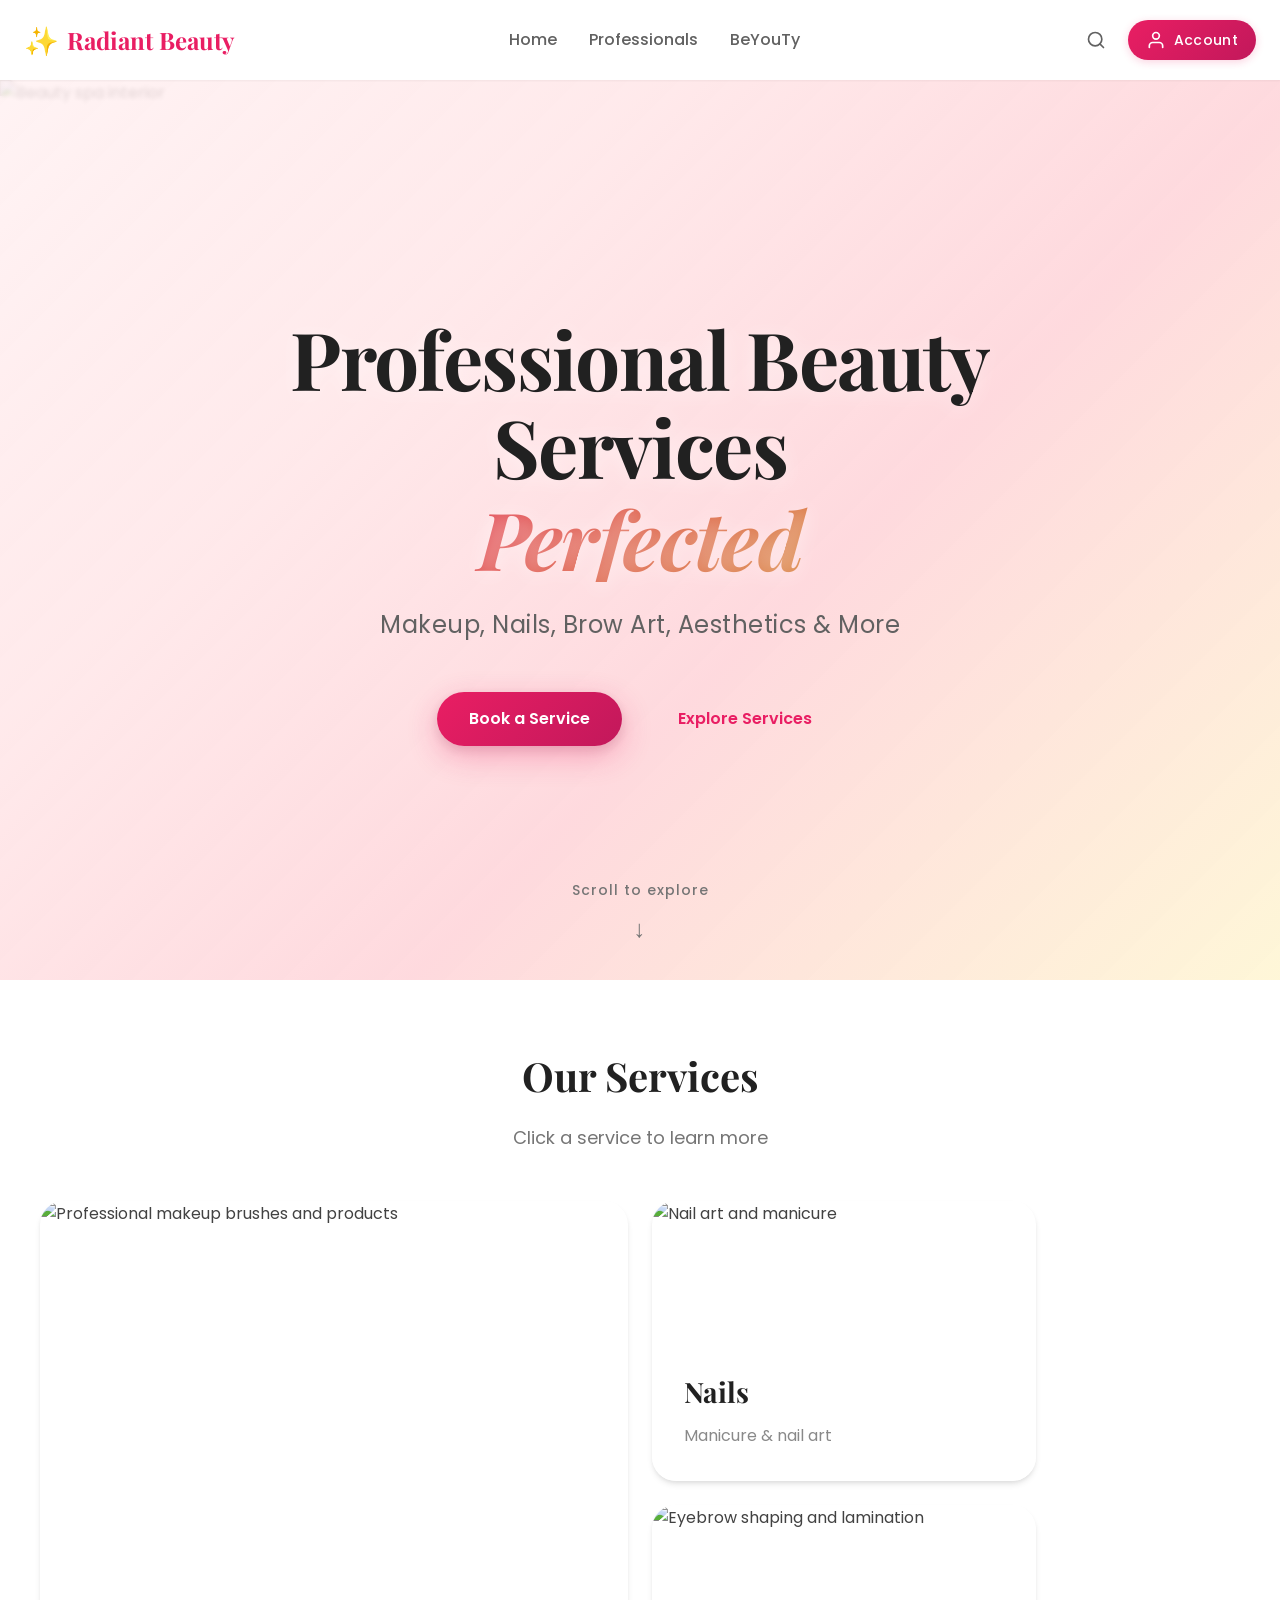
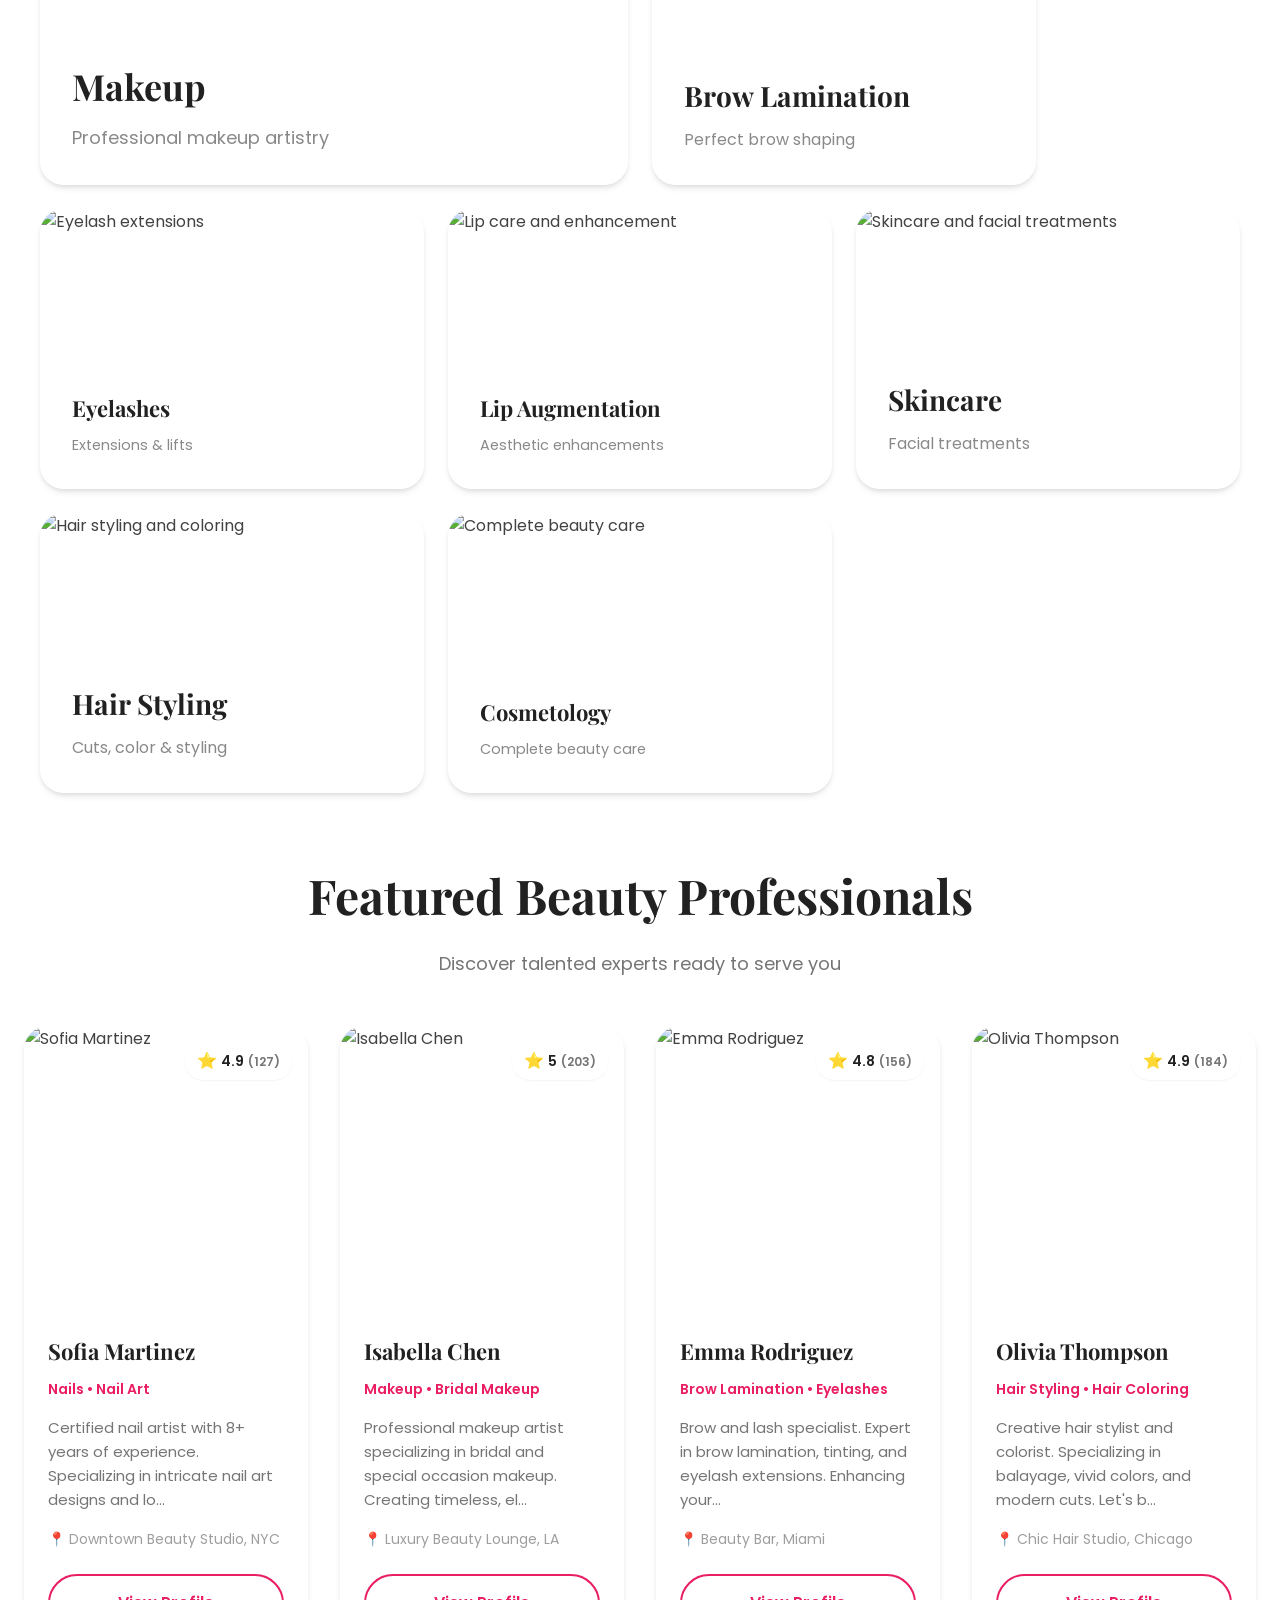
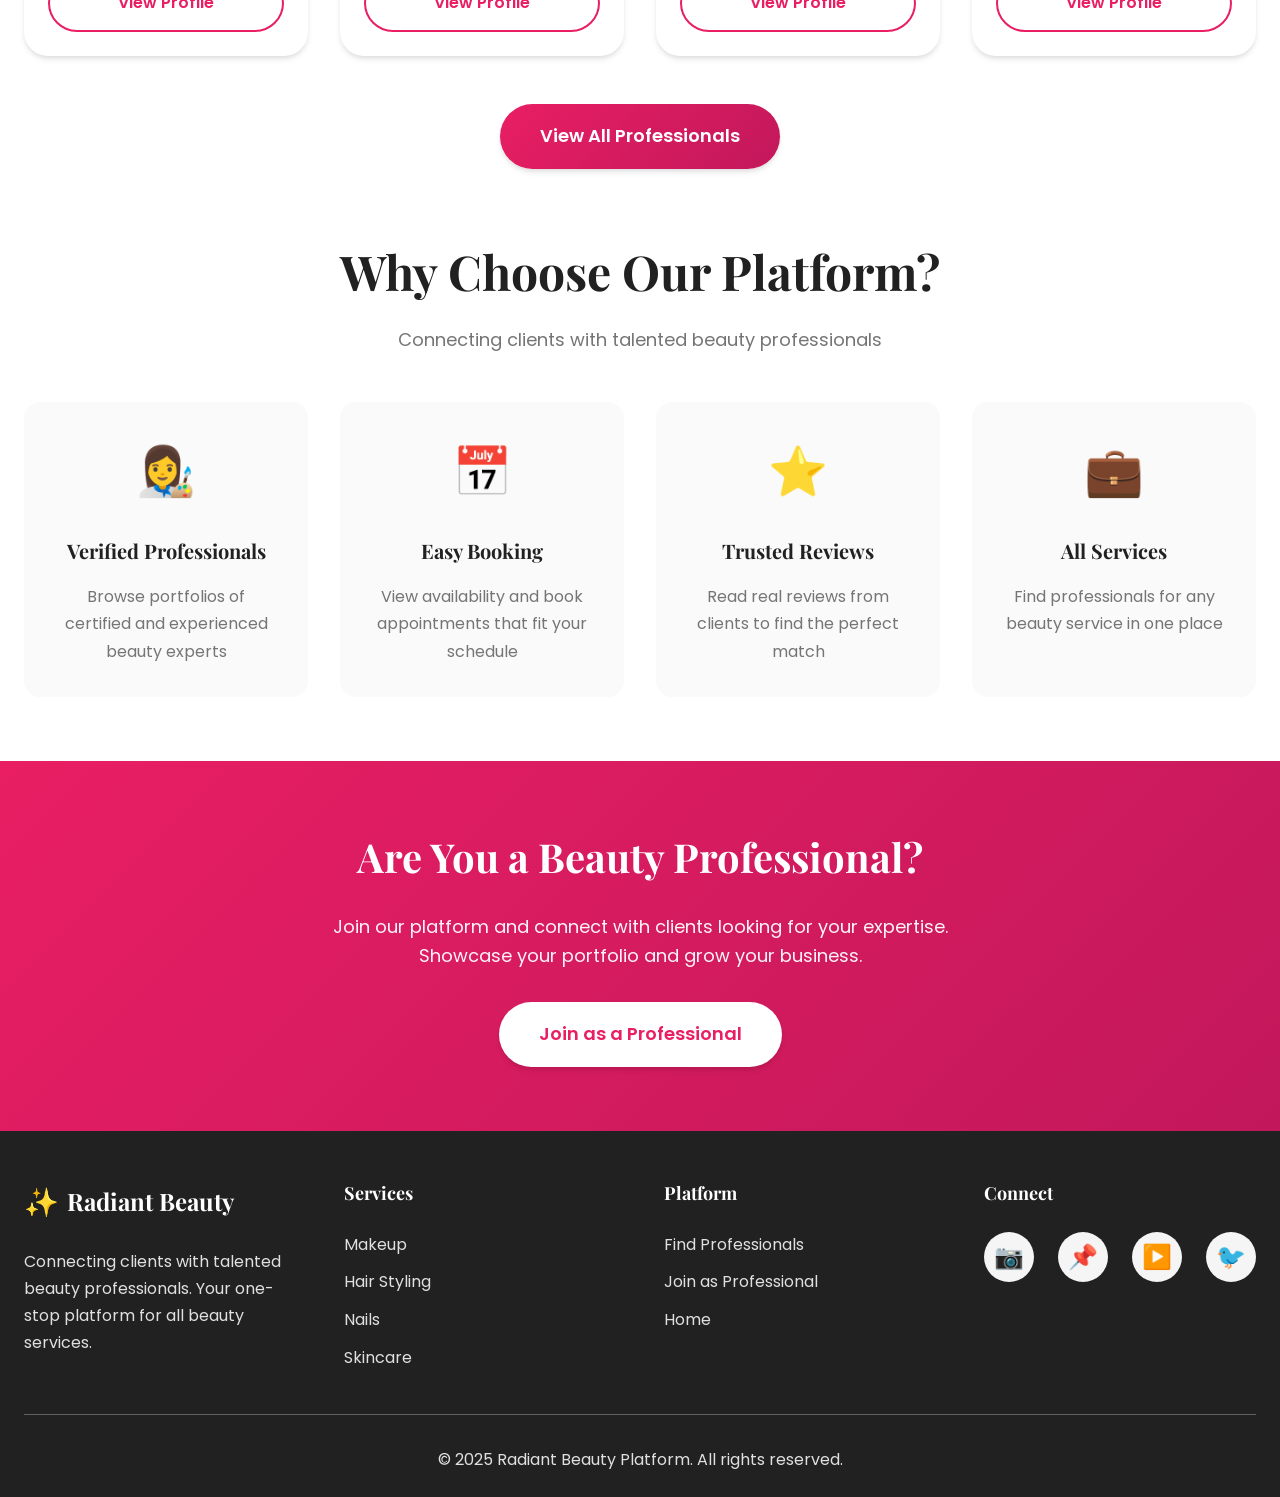
==== commit 5116e623: "Update navigation: Rename 'Lifehacks' button to 'BeYouTy' Changed navigation link text from 'Lifehac" ====
--- a/index.html
+++ b/index.html
@@ -31,7 +31,7 @@
                         <a href="contact.html" class="nav-link">Professionals</a>
                     </li>
                     <li class="nav-item">
-                        <a href="contact.html" class="nav-link">Lifehacks</a>
+                        <a href="contact.html" class="nav-link">BeYouTy</a>
                     </li>
                 </ul>
 
--- a/css/main.css
+++ b/css/main.css
@@ -1583,6 +1583,70 @@
 }
 
 /* ===================================
+   Auth Pages
+   =================================== */
+.auth-wrapper {
+    display: grid;
+    grid-template-columns: repeat(auto-fit, minmax(400px, 1fr));
+    gap: var(--spacing-xl);
+    max-width: 1000px;
+    margin: 0 auto;
+}
+
+.auth-card {
+    background: var(--white);
+    padding: var(--spacing-xl);
+    border-radius: var(--radius-lg);
+    box-shadow: var(--shadow-md);
+    transition: var(--transition);
+}
+
+.auth-card:hover {
+    box-shadow: var(--shadow-lg);
+}
+
+.auth-card-highlight {
+    border: 2px solid var(--primary-color);
+    background: linear-gradient(135deg, var(--rose-50), var(--gold-50));
+}
+
+.auth-title {
+    font-family: var(--font-display);
+    font-size: 1.75rem;
+    color: var(--gray-900);
+    margin-bottom: var(--spacing-sm);
+}
+
+.auth-description {
+    color: var(--gray-600);
+    margin-bottom: var(--spacing-lg);
+    line-height: 1.6;
+}
+
+.auth-form {
+    display: flex;
+    flex-direction: column;
+    gap: var(--spacing-md);
+}
+
+.auth-footer-text {
+    text-align: center;
+    color: var(--gray-600);
+    font-size: 0.9375rem;
+    margin-top: var(--spacing-md);
+}
+
+.auth-link {
+    color: var(--primary-color);
+    font-weight: 600;
+    text-decoration: underline;
+}
+
+.auth-link:hover {
+    color: var(--primary-dark);
+}
+
+/* ===================================
    Utilities
    =================================== */
 .text-center {
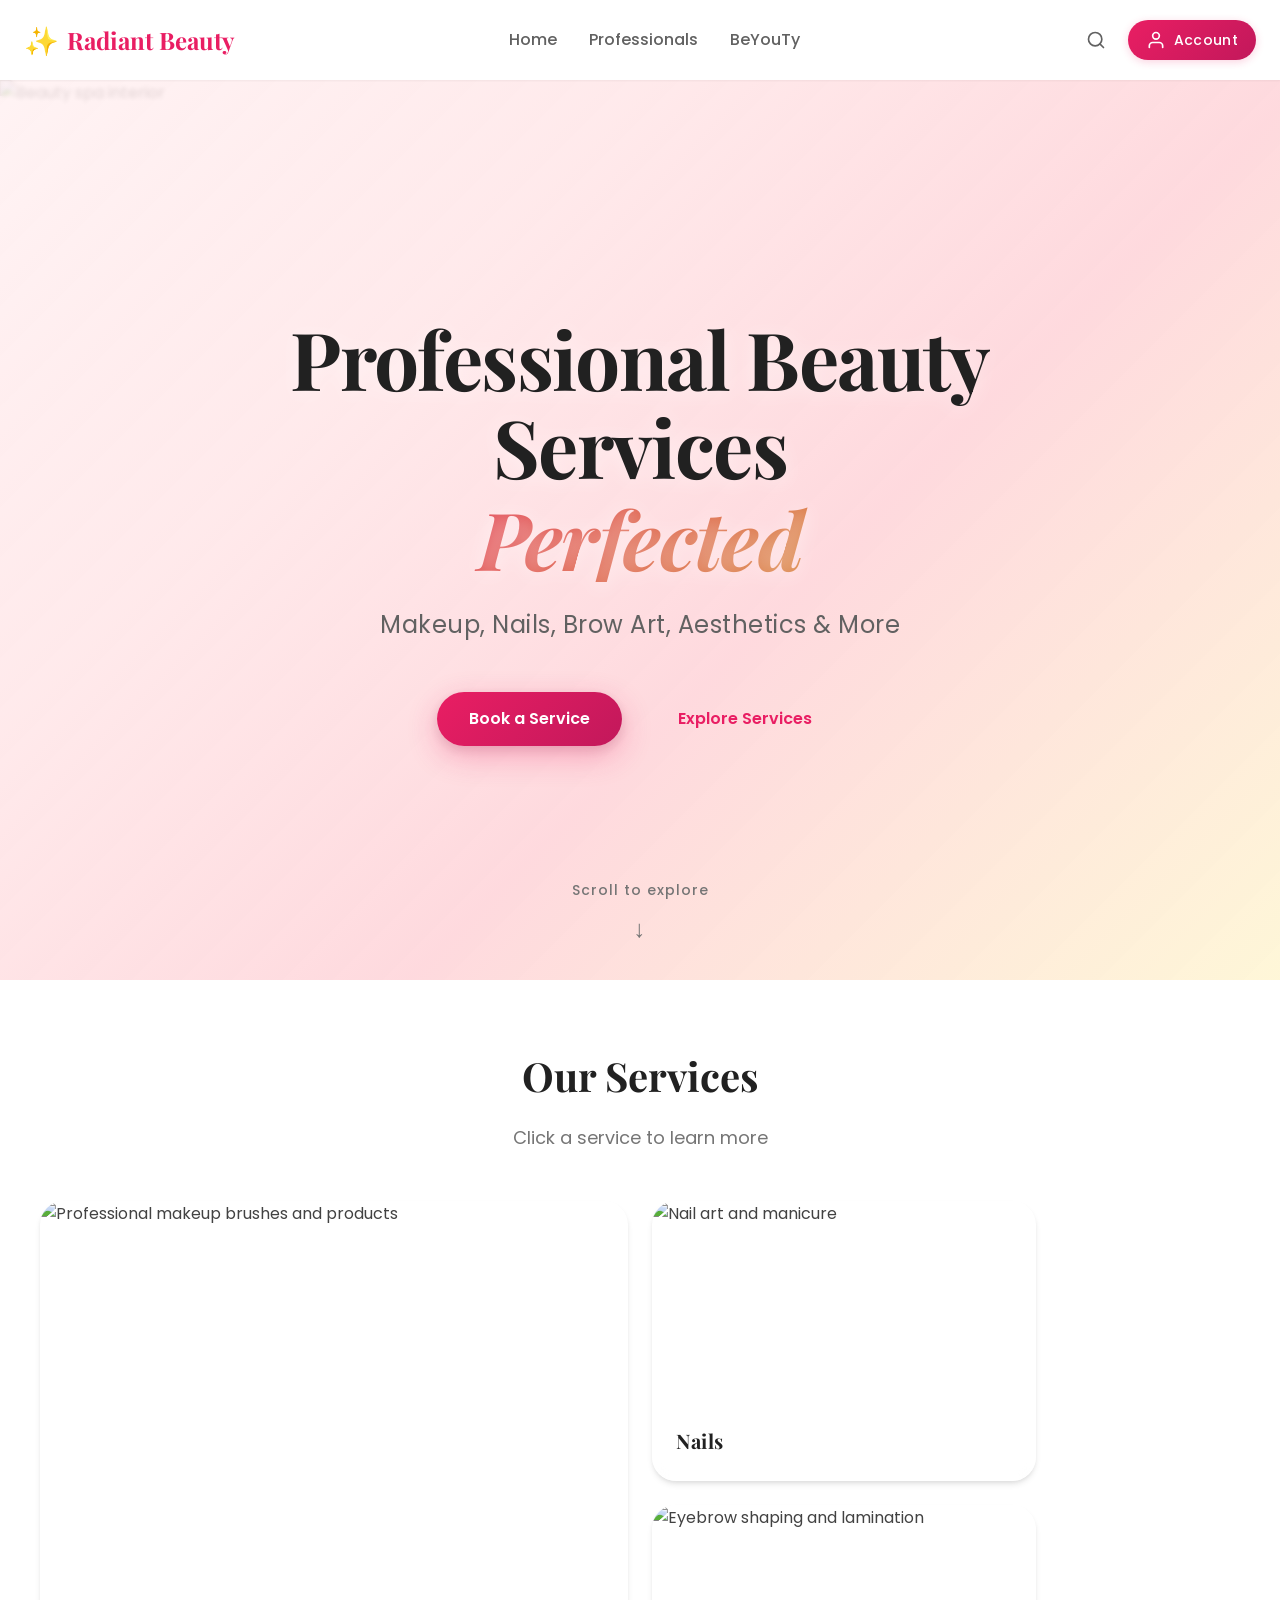
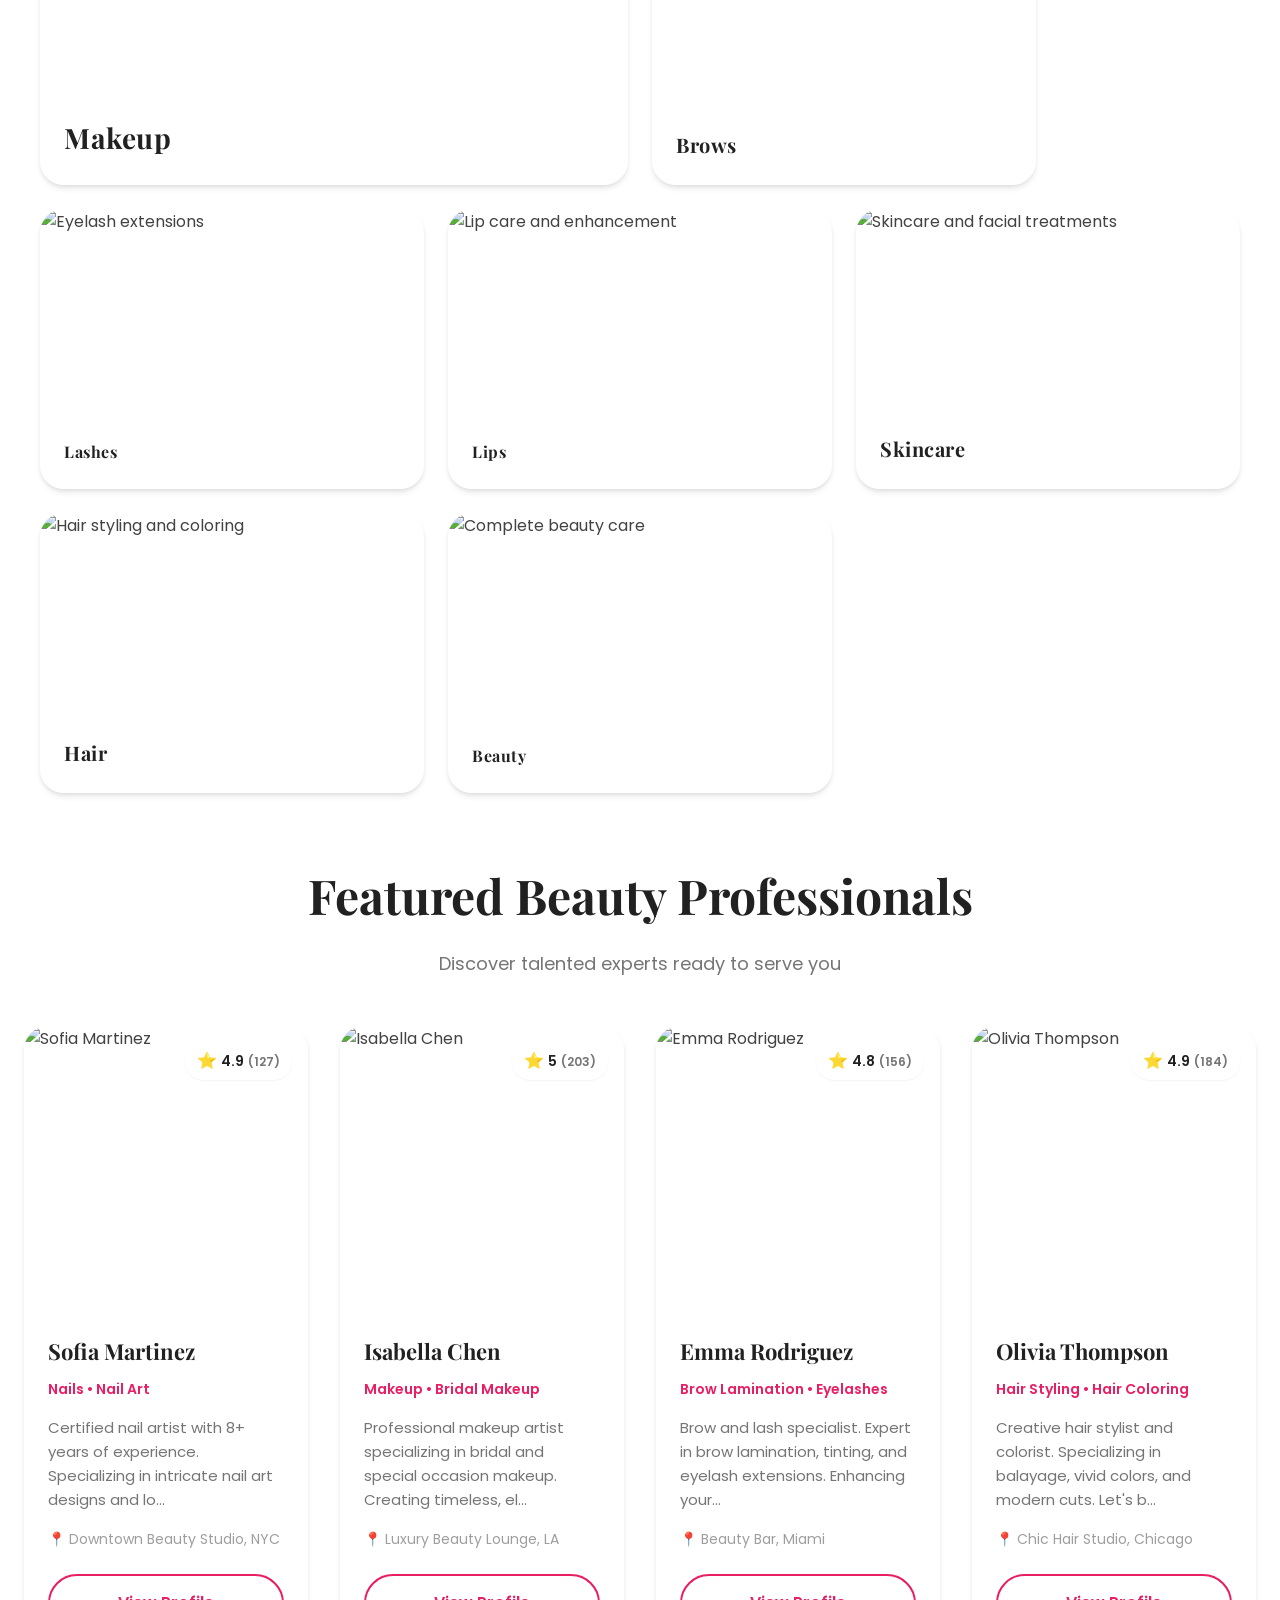
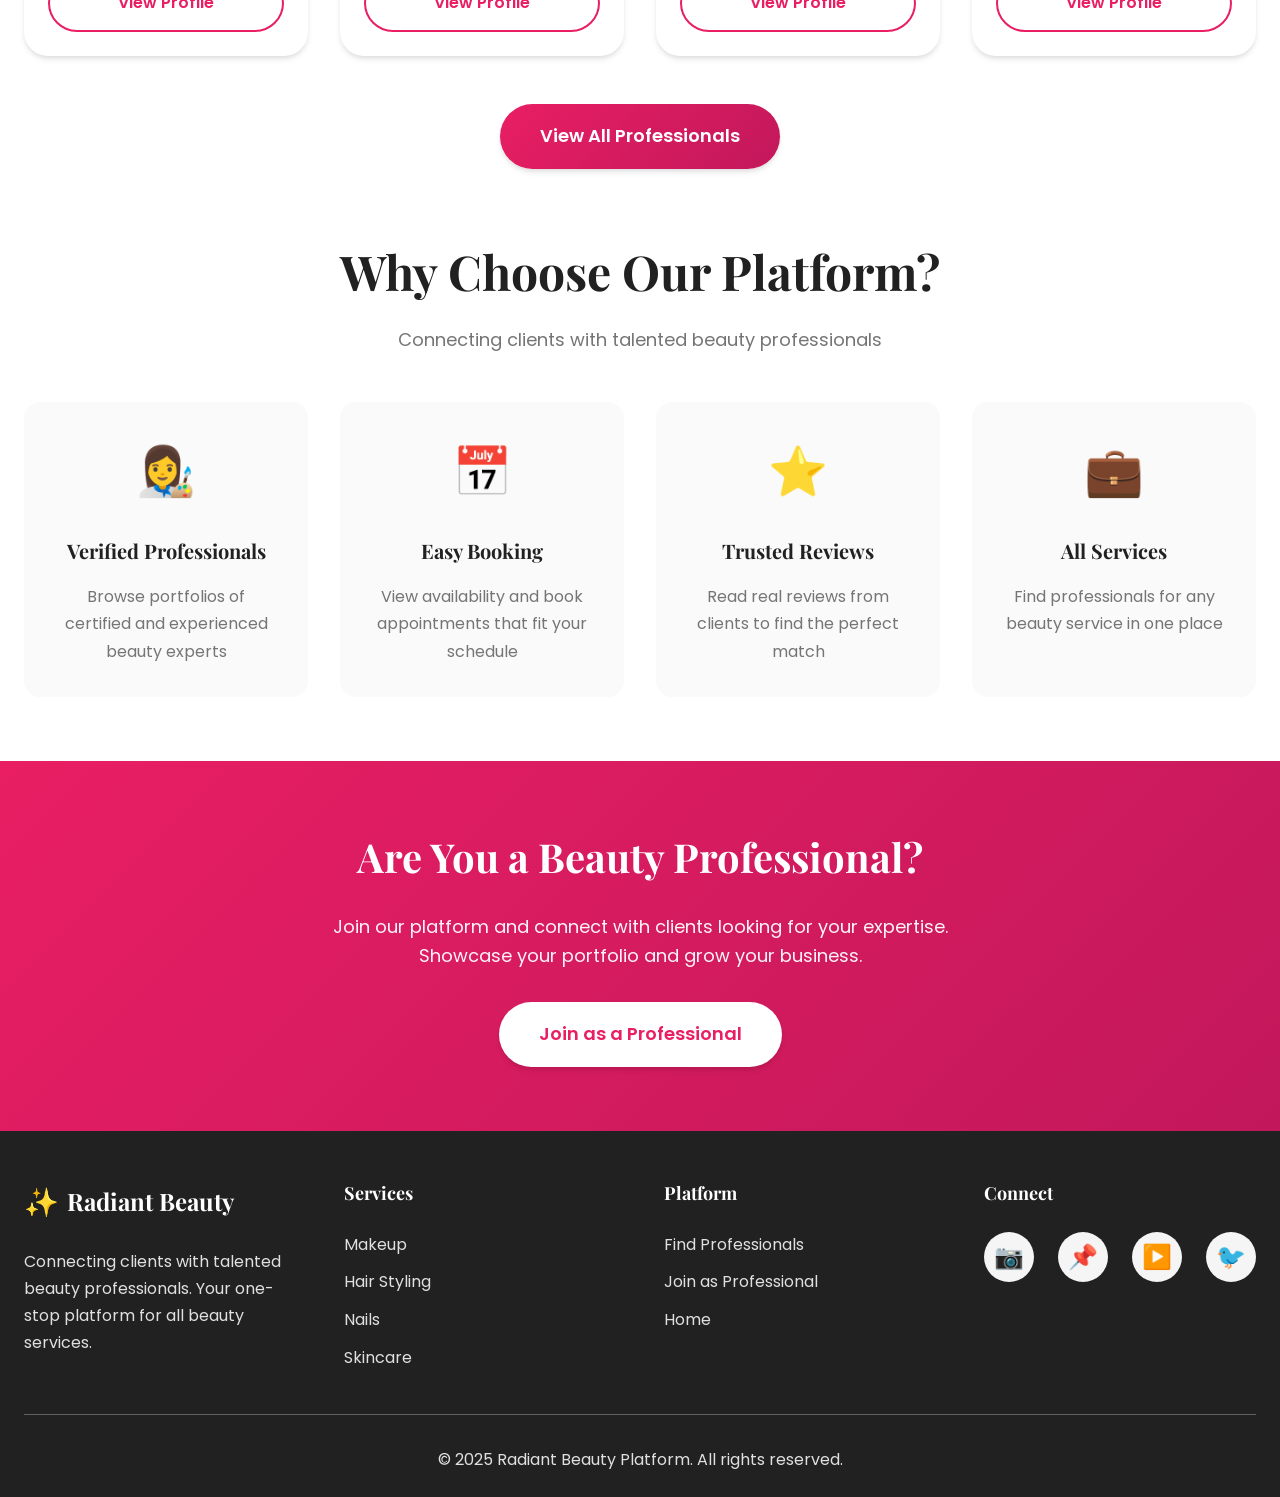
==== commit 43d2905d: "UI: Reduce service card text for better image visibility Minimized text content in homepage service " ====
--- a/index.html
+++ b/index.html
@@ -109,7 +109,6 @@
                     </div>
                     <div class="bento-overlay">
                         <h3 class="bento-title">Makeup</h3>
-                        <p class="bento-description">Professional makeup artistry</p>
                     </div>
                 </a>
 
@@ -120,7 +119,6 @@
                     </div>
                     <div class="bento-overlay">
                         <h3 class="bento-title">Nails</h3>
-                        <p class="bento-description">Manicure & nail art</p>
                     </div>
                 </a>
 
@@ -130,8 +128,7 @@
                         <img src="https://images.unsplash.com/photo-1616394584738-fc6e612e71b9?auto=format&fit=crop&w=800&q=80" alt="Eyebrow shaping and lamination" class="bento-img">
                     </div>
                     <div class="bento-overlay">
-                        <h3 class="bento-title">Brow Lamination</h3>
-                        <p class="bento-description">Perfect brow shaping</p>
+                        <h3 class="bento-title">Brows</h3>
                     </div>
                 </a>
 
@@ -141,8 +138,7 @@
                         <img src="https://images.unsplash.com/photo-1583001931096-959e9a1a6223?auto=format&fit=crop&w=800&q=80" alt="Eyelash extensions" class="bento-img">
                     </div>
                     <div class="bento-overlay">
-                        <h3 class="bento-title">Eyelashes</h3>
-                        <p class="bento-description">Extensions & lifts</p>
+                        <h3 class="bento-title">Lashes</h3>
                     </div>
                 </a>
 
@@ -152,8 +148,7 @@
                         <img src="https://images.unsplash.com/photo-1515688594390-b649af70d282?auto=format&fit=crop&w=800&q=80" alt="Lip care and enhancement" class="bento-img">
                     </div>
                     <div class="bento-overlay">
-                        <h3 class="bento-title">Lip Augmentation</h3>
-                        <p class="bento-description">Aesthetic enhancements</p>
+                        <h3 class="bento-title">Lips</h3>
                     </div>
                 </a>
 
@@ -164,7 +159,6 @@
                     </div>
                     <div class="bento-overlay">
                         <h3 class="bento-title">Skincare</h3>
-                        <p class="bento-description">Facial treatments</p>
                     </div>
                 </a>
 
@@ -174,8 +168,7 @@
                         <img src="https://images.unsplash.com/photo-1562322140-8baeececf3df?auto=format&fit=crop&w=800&q=80" alt="Hair styling and coloring" class="bento-img">
                     </div>
                     <div class="bento-overlay">
-                        <h3 class="bento-title">Hair Styling</h3>
-                        <p class="bento-description">Cuts, color & styling</p>
+                        <h3 class="bento-title">Hair</h3>
                     </div>
                 </a>
 
@@ -185,8 +178,7 @@
                         <img src="https://images.unsplash.com/photo-1487412947147-5cebf100ffc2?auto=format&fit=crop&w=800&q=80" alt="Complete beauty care" class="bento-img">
                     </div>
                     <div class="bento-overlay">
-                        <h3 class="bento-title">Cosmetology</h3>
-                        <p class="bento-description">Complete beauty care</p>
+                        <h3 class="bento-title">Beauty</h3>
                     </div>
                 </a>
             </div>
--- a/css/main.css
+++ b/css/main.css
@@ -737,59 +737,47 @@
     bottom: 0;
     left: 0;
     right: 0;
-    padding: var(--spacing-lg);
-    background: rgba(255, 255, 255, 0.85);
-    backdrop-filter: blur(20px) saturate(180%);
-    -webkit-backdrop-filter: blur(20px) saturate(180%);
-    border-top: 1px solid rgba(255, 255, 255, 0.6);
+    padding: var(--spacing-md);
+    background: rgba(255, 255, 255, 0.65);
+    backdrop-filter: blur(12px) saturate(150%);
+    -webkit-backdrop-filter: blur(12px) saturate(150%);
+    border-top: 1px solid rgba(255, 255, 255, 0.5);
     transition: all 0.4s cubic-bezier(0.4, 0, 0.2, 1);
     z-index: 4;
 }
 
 .bento-card:hover .bento-overlay {
-    background: rgba(255, 255, 255, 0.92);
-    backdrop-filter: blur(30px) saturate(190%);
-    -webkit-backdrop-filter: blur(30px) saturate(190%);
-    padding: calc(var(--spacing-lg) + 0.25rem);
+    background: rgba(255, 255, 255, 0.80);
+    backdrop-filter: blur(18px) saturate(160%);
+    -webkit-backdrop-filter: blur(18px) saturate(160%);
+    padding: var(--spacing-md);
     box-shadow: 0 -8px 20px rgba(0, 0, 0, 0.08);
 }
 
 .bento-title {
     font-family: var(--font-display);
-    font-size: 1.75rem;
+    font-size: 1.25rem;
     font-weight: 700;
     color: var(--gray-900);
-    margin-bottom: 0.5rem;
+    margin-bottom: 0;
     transition: all 0.3s ease;
-    text-shadow: 0 2px 10px rgba(255, 255, 255, 0.5);
+    text-shadow: 0 2px 8px rgba(255, 255, 255, 0.8);
+    letter-spacing: 0.5px;
 }
 
 .bento-card:hover .bento-title {
     color: var(--primary-color);
-    text-shadow: 0 2px 10px rgba(233, 30, 99, 0.15);
+    text-shadow: 0 2px 10px rgba(233, 30, 99, 0.2);
     transform: translateY(-1px);
 }
 
 .bento-description {
-    font-size: 1rem;
-    color: var(--gray-600);
-    line-height: 1.6;
-    opacity: 0.85;
-    transition: all 0.3s ease;
-}
-
-.bento-card:hover .bento-description {
-    opacity: 1;
-    color: var(--gray-700);
+    display: none;
 }
 
 /* Specific card adjustments for large cards */
 .bento-large .bento-title {
-    font-size: 2.25rem;
-}
-
-.bento-large .bento-description {
-    font-size: 1.125rem;
+    font-size: 1.75rem;
 }
 
 .bento-large .bento-icon {
@@ -798,11 +786,7 @@
 
 /* Specific card adjustments for small cards */
 .bento-small .bento-title {
-    font-size: 1.375rem;
-}
-
-.bento-small .bento-description {
-    font-size: 0.9rem;
+    font-size: 1rem;
 }
 
 .bento-small .bento-icon {
--- a/css/responsive.css
+++ b/css/responsive.css
@@ -163,15 +163,19 @@
     }
 
     .bento-title {
+        font-size: 1.125rem;
+    }
+
+    .bento-large .bento-title {
         font-size: 1.5rem;
     }
 
-    .bento-description {
-        font-size: 0.95rem;
-    }
-
-    .bento-large .bento-title {
-        font-size: 1.75rem;
+    .bento-small .bento-title {
+        font-size: 0.9375rem;
+    }
+
+    .bento-overlay {
+        padding: var(--spacing-sm);
     }
 
     .bento-icon {
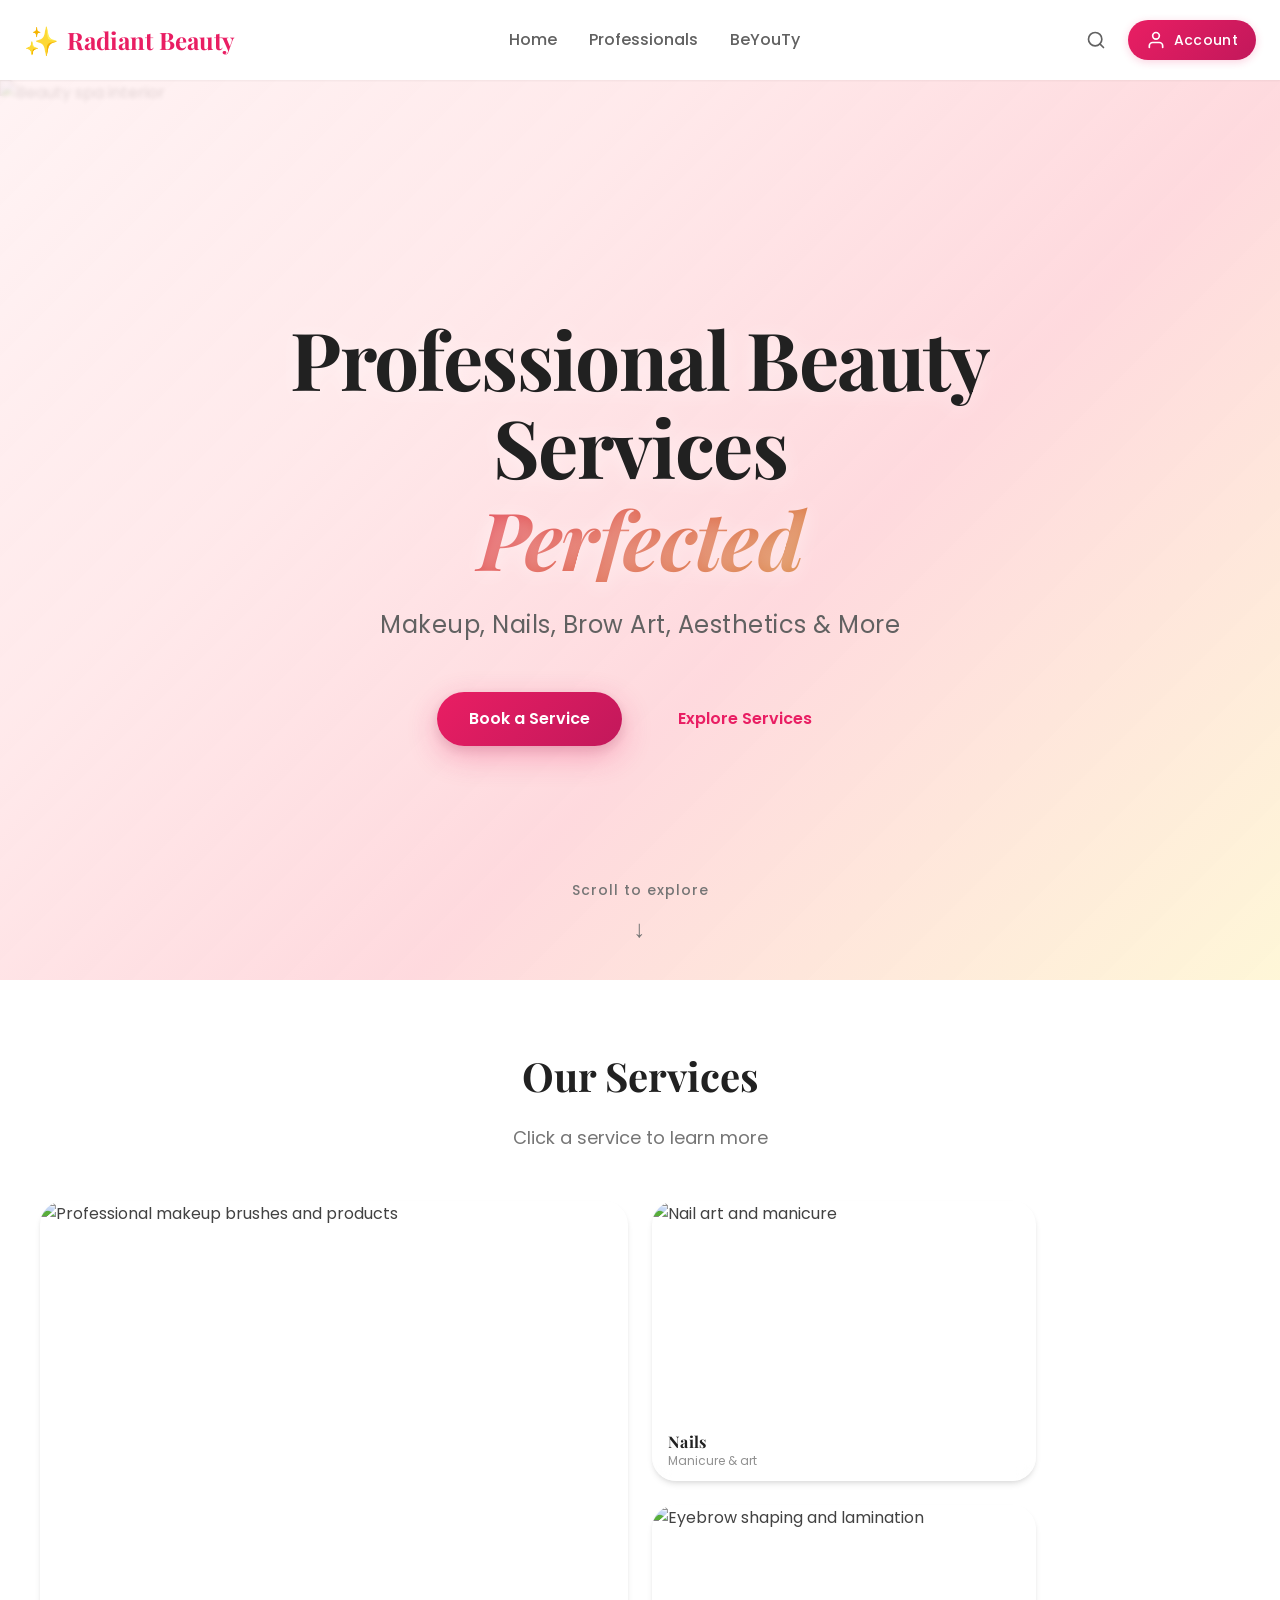
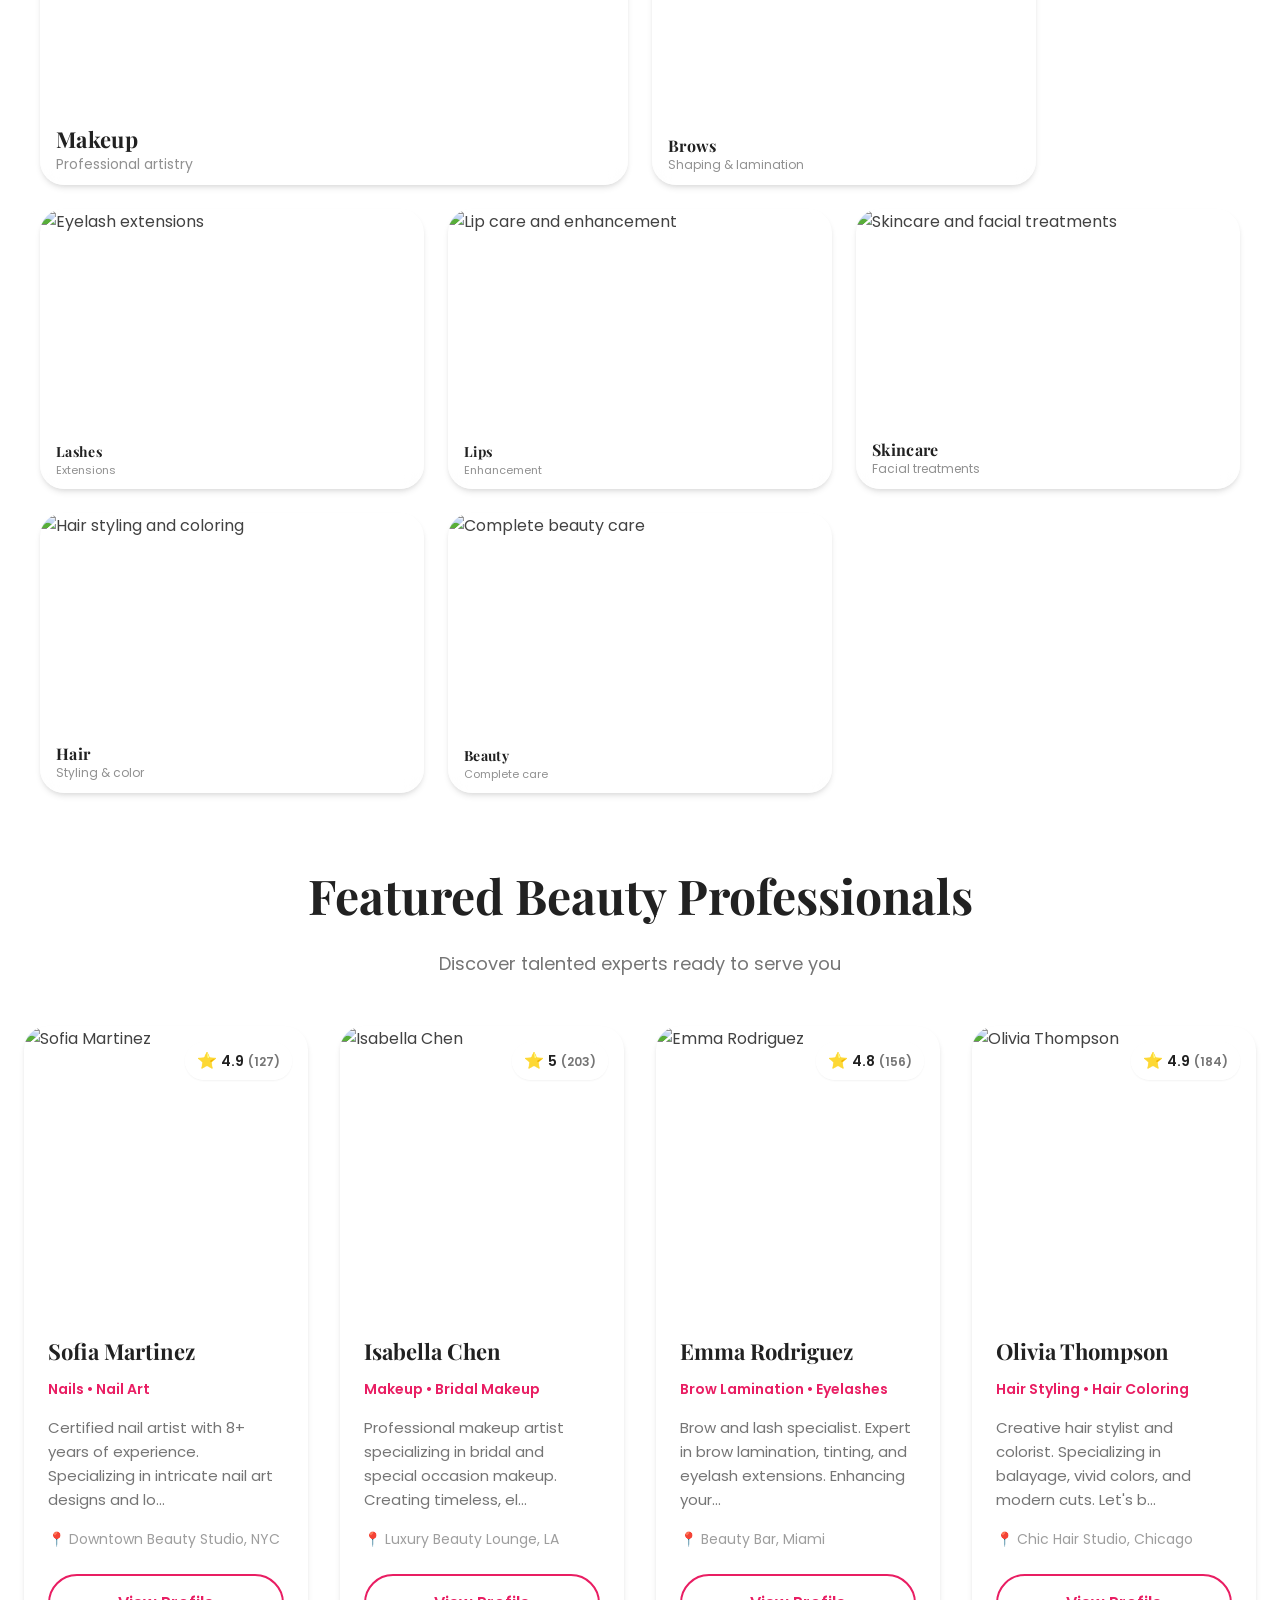
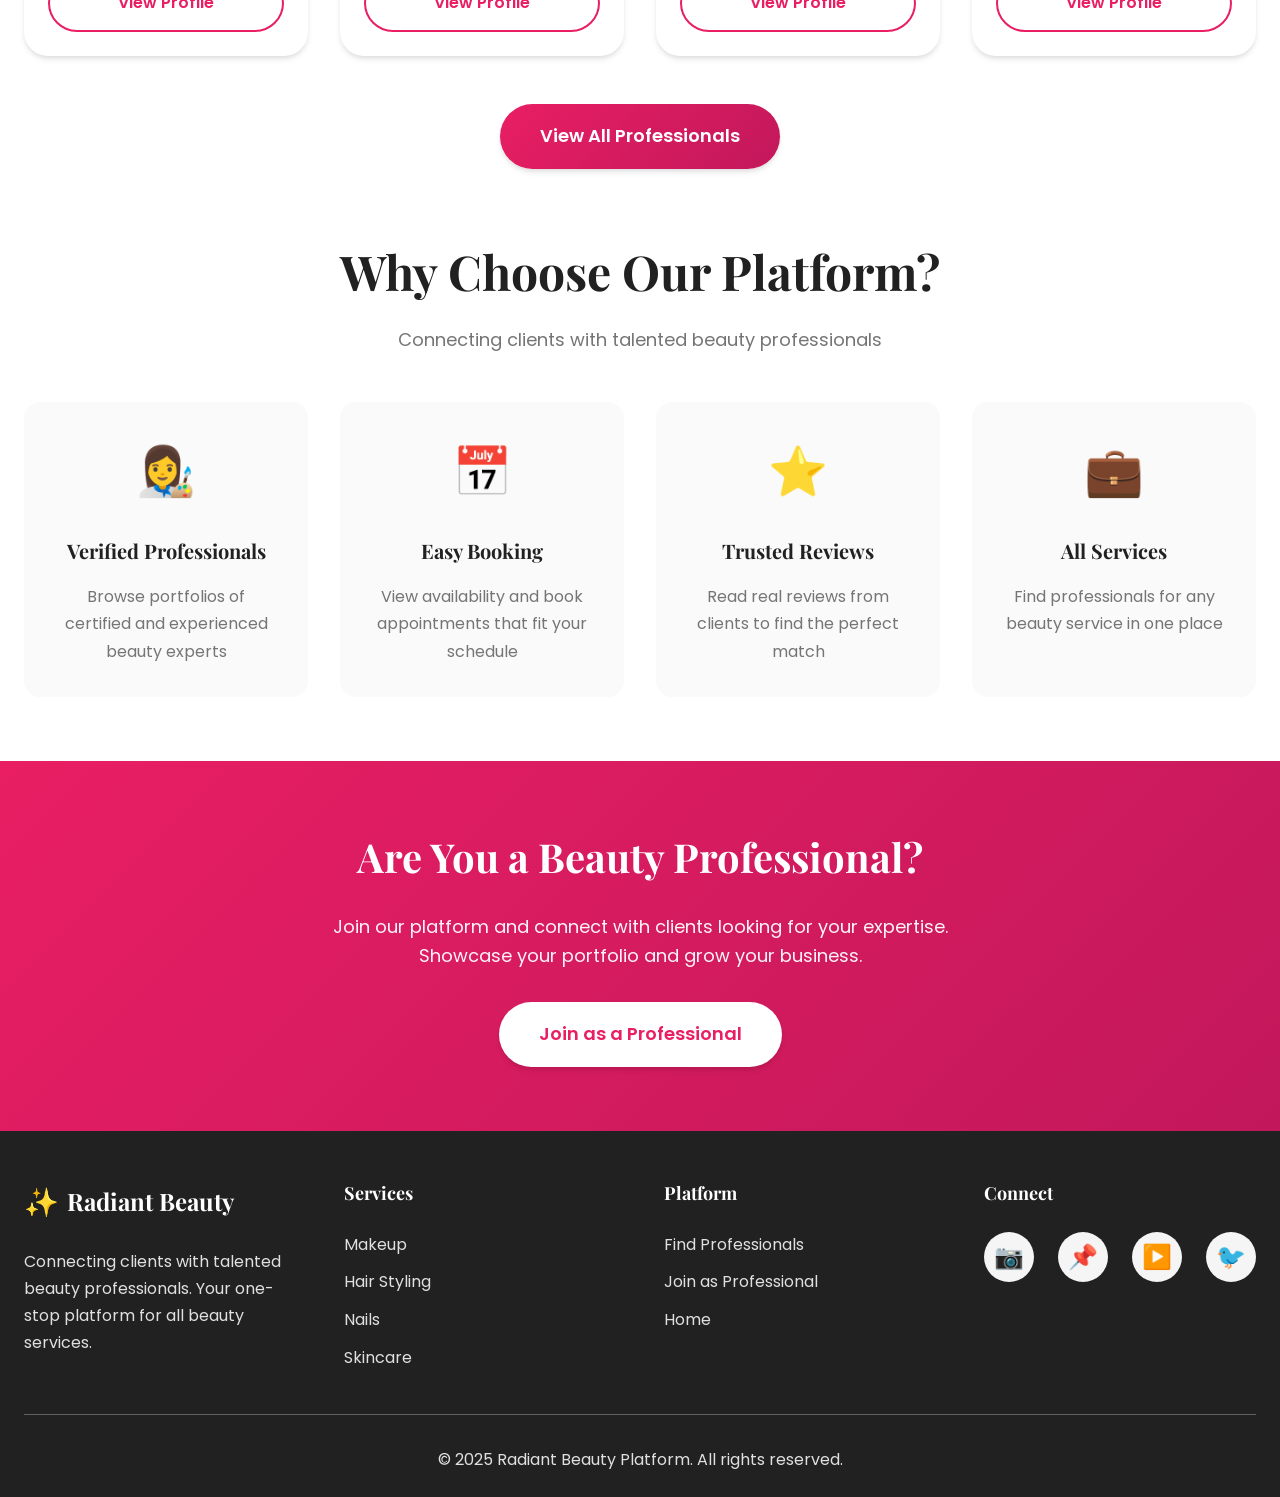
==== commit bbfd4976: "UI: Make service card overlay more compact and elegant Significantly reduced the size of the text ov" ====
--- a/index.html
+++ b/index.html
@@ -109,6 +109,7 @@
                     </div>
                     <div class="bento-overlay">
                         <h3 class="bento-title">Makeup</h3>
+                        <p class="bento-description">Professional artistry</p>
                     </div>
                 </a>
 
@@ -119,6 +120,7 @@
                     </div>
                     <div class="bento-overlay">
                         <h3 class="bento-title">Nails</h3>
+                        <p class="bento-description">Manicure & art</p>
                     </div>
                 </a>
 
@@ -129,6 +131,7 @@
                     </div>
                     <div class="bento-overlay">
                         <h3 class="bento-title">Brows</h3>
+                        <p class="bento-description">Shaping & lamination</p>
                     </div>
                 </a>
 
@@ -139,6 +142,7 @@
                     </div>
                     <div class="bento-overlay">
                         <h3 class="bento-title">Lashes</h3>
+                        <p class="bento-description">Extensions</p>
                     </div>
                 </a>
 
@@ -149,6 +153,7 @@
                     </div>
                     <div class="bento-overlay">
                         <h3 class="bento-title">Lips</h3>
+                        <p class="bento-description">Enhancement</p>
                     </div>
                 </a>
 
@@ -159,6 +164,7 @@
                     </div>
                     <div class="bento-overlay">
                         <h3 class="bento-title">Skincare</h3>
+                        <p class="bento-description">Facial treatments</p>
                     </div>
                 </a>
 
@@ -169,6 +175,7 @@
                     </div>
                     <div class="bento-overlay">
                         <h3 class="bento-title">Hair</h3>
+                        <p class="bento-description">Styling & color</p>
                     </div>
                 </a>
 
@@ -179,6 +186,7 @@
                     </div>
                     <div class="bento-overlay">
                         <h3 class="bento-title">Beauty</h3>
+                        <p class="bento-description">Complete care</p>
                     </div>
                 </a>
             </div>
--- a/css/main.css
+++ b/css/main.css
@@ -737,47 +737,58 @@
     bottom: 0;
     left: 0;
     right: 0;
-    padding: var(--spacing-md);
-    background: rgba(255, 255, 255, 0.65);
-    backdrop-filter: blur(12px) saturate(150%);
-    -webkit-backdrop-filter: blur(12px) saturate(150%);
-    border-top: 1px solid rgba(255, 255, 255, 0.5);
+    padding: 0.75rem 1rem;
+    background: rgba(255, 255, 255, 0.6);
+    backdrop-filter: blur(10px) saturate(140%);
+    -webkit-backdrop-filter: blur(10px) saturate(140%);
+    border-top: 1px solid rgba(255, 255, 255, 0.4);
     transition: all 0.4s cubic-bezier(0.4, 0, 0.2, 1);
     z-index: 4;
 }
 
 .bento-card:hover .bento-overlay {
-    background: rgba(255, 255, 255, 0.80);
-    backdrop-filter: blur(18px) saturate(160%);
-    -webkit-backdrop-filter: blur(18px) saturate(160%);
-    padding: var(--spacing-md);
-    box-shadow: 0 -8px 20px rgba(0, 0, 0, 0.08);
+    background: rgba(255, 255, 255, 0.75);
+    backdrop-filter: blur(14px) saturate(150%);
+    -webkit-backdrop-filter: blur(14px) saturate(150%);
+    padding: 0.875rem 1rem;
+    box-shadow: 0 -6px 16px rgba(0, 0, 0, 0.06);
 }
 
 .bento-title {
     font-family: var(--font-display);
-    font-size: 1.25rem;
+    font-size: 1rem;
     font-weight: 700;
     color: var(--gray-900);
-    margin-bottom: 0;
+    margin-bottom: 0.125rem;
     transition: all 0.3s ease;
-    text-shadow: 0 2px 8px rgba(255, 255, 255, 0.8);
-    letter-spacing: 0.5px;
+    text-shadow: 0 1px 4px rgba(255, 255, 255, 0.8);
+    letter-spacing: 0.3px;
+    line-height: 1.2;
 }
 
 .bento-card:hover .bento-title {
     color: var(--primary-color);
-    text-shadow: 0 2px 10px rgba(233, 30, 99, 0.2);
+    text-shadow: 0 2px 8px rgba(233, 30, 99, 0.2);
     transform: translateY(-1px);
 }
 
 .bento-description {
-    display: none;
+    font-size: 0.75rem;
+    color: var(--gray-600);
+    line-height: 1.3;
+    margin: 0;
+    opacity: 0.8;
+    transition: all 0.3s ease;
+    font-weight: 400;
 }
 
 /* Specific card adjustments for large cards */
 .bento-large .bento-title {
-    font-size: 1.75rem;
+    font-size: 1.375rem;
+}
+
+.bento-large .bento-description {
+    font-size: 0.875rem;
 }
 
 .bento-large .bento-icon {
@@ -786,7 +797,11 @@
 
 /* Specific card adjustments for small cards */
 .bento-small .bento-title {
-    font-size: 1rem;
+    font-size: 0.875rem;
+}
+
+.bento-small .bento-description {
+    font-size: 0.6875rem;
 }
 
 .bento-small .bento-icon {
--- a/css/responsive.css
+++ b/css/responsive.css
@@ -163,19 +163,31 @@
     }
 
     .bento-title {
-        font-size: 1.125rem;
+        font-size: 0.9375rem;
     }
 
     .bento-large .bento-title {
-        font-size: 1.5rem;
+        font-size: 1.25rem;
     }
 
     .bento-small .bento-title {
-        font-size: 0.9375rem;
+        font-size: 0.8125rem;
+    }
+
+    .bento-description {
+        font-size: 0.6875rem;
+    }
+
+    .bento-large .bento-description {
+        font-size: 0.8125rem;
+    }
+
+    .bento-small .bento-description {
+        font-size: 0.625rem;
     }
 
     .bento-overlay {
-        padding: var(--spacing-sm);
+        padding: 0.625rem 0.875rem;
     }
 
     .bento-icon {
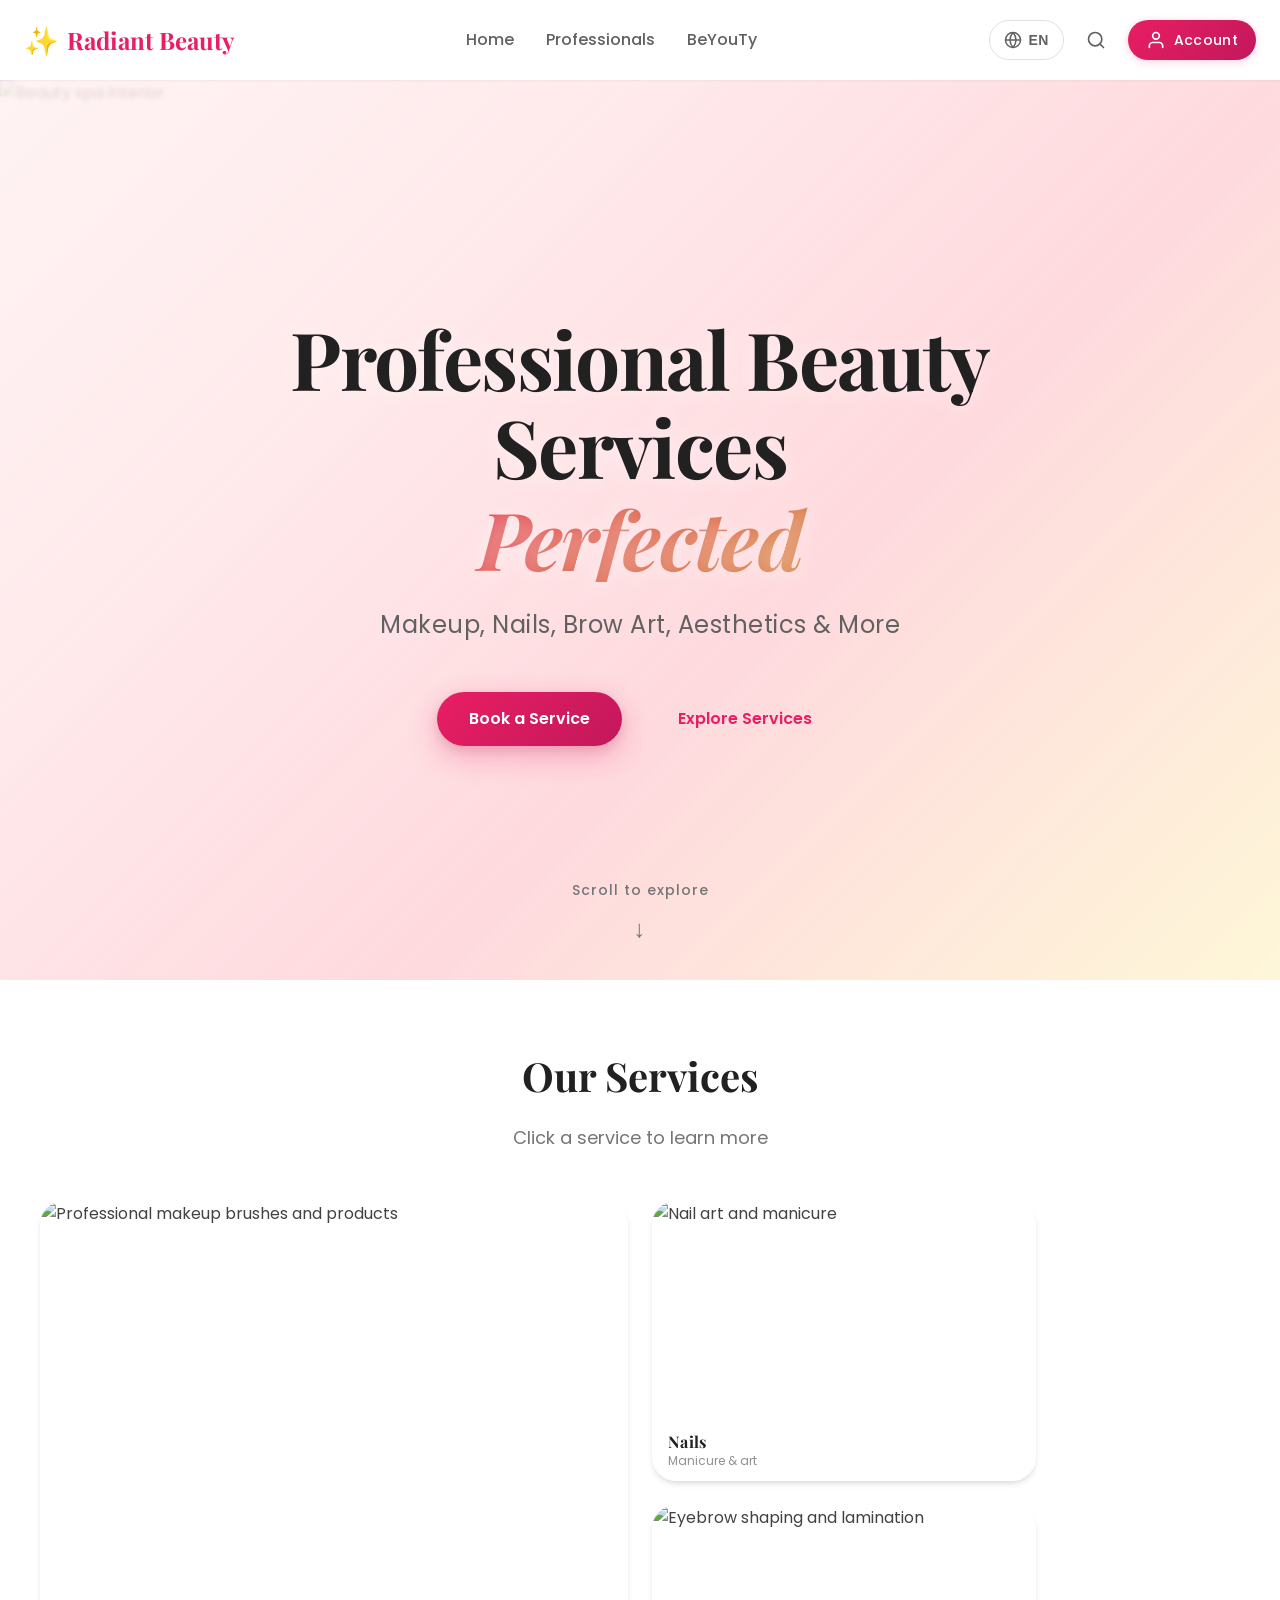
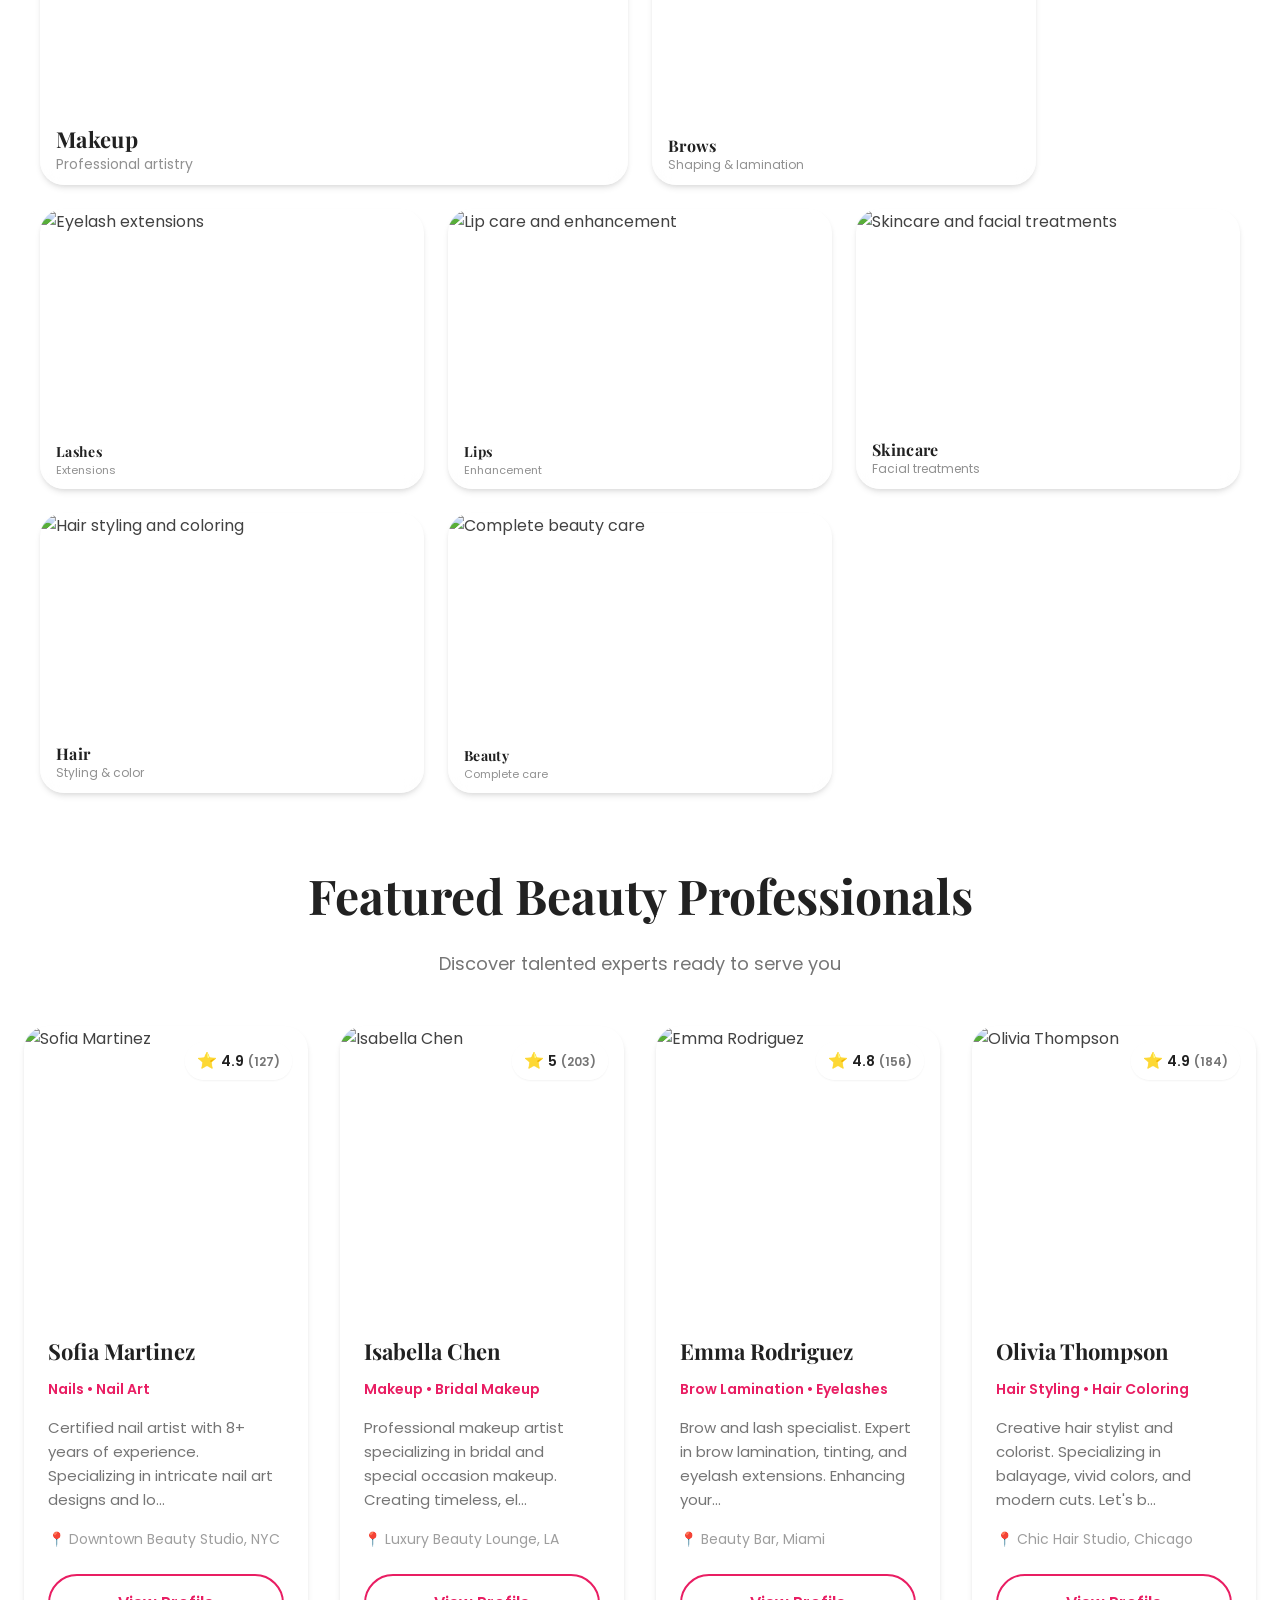
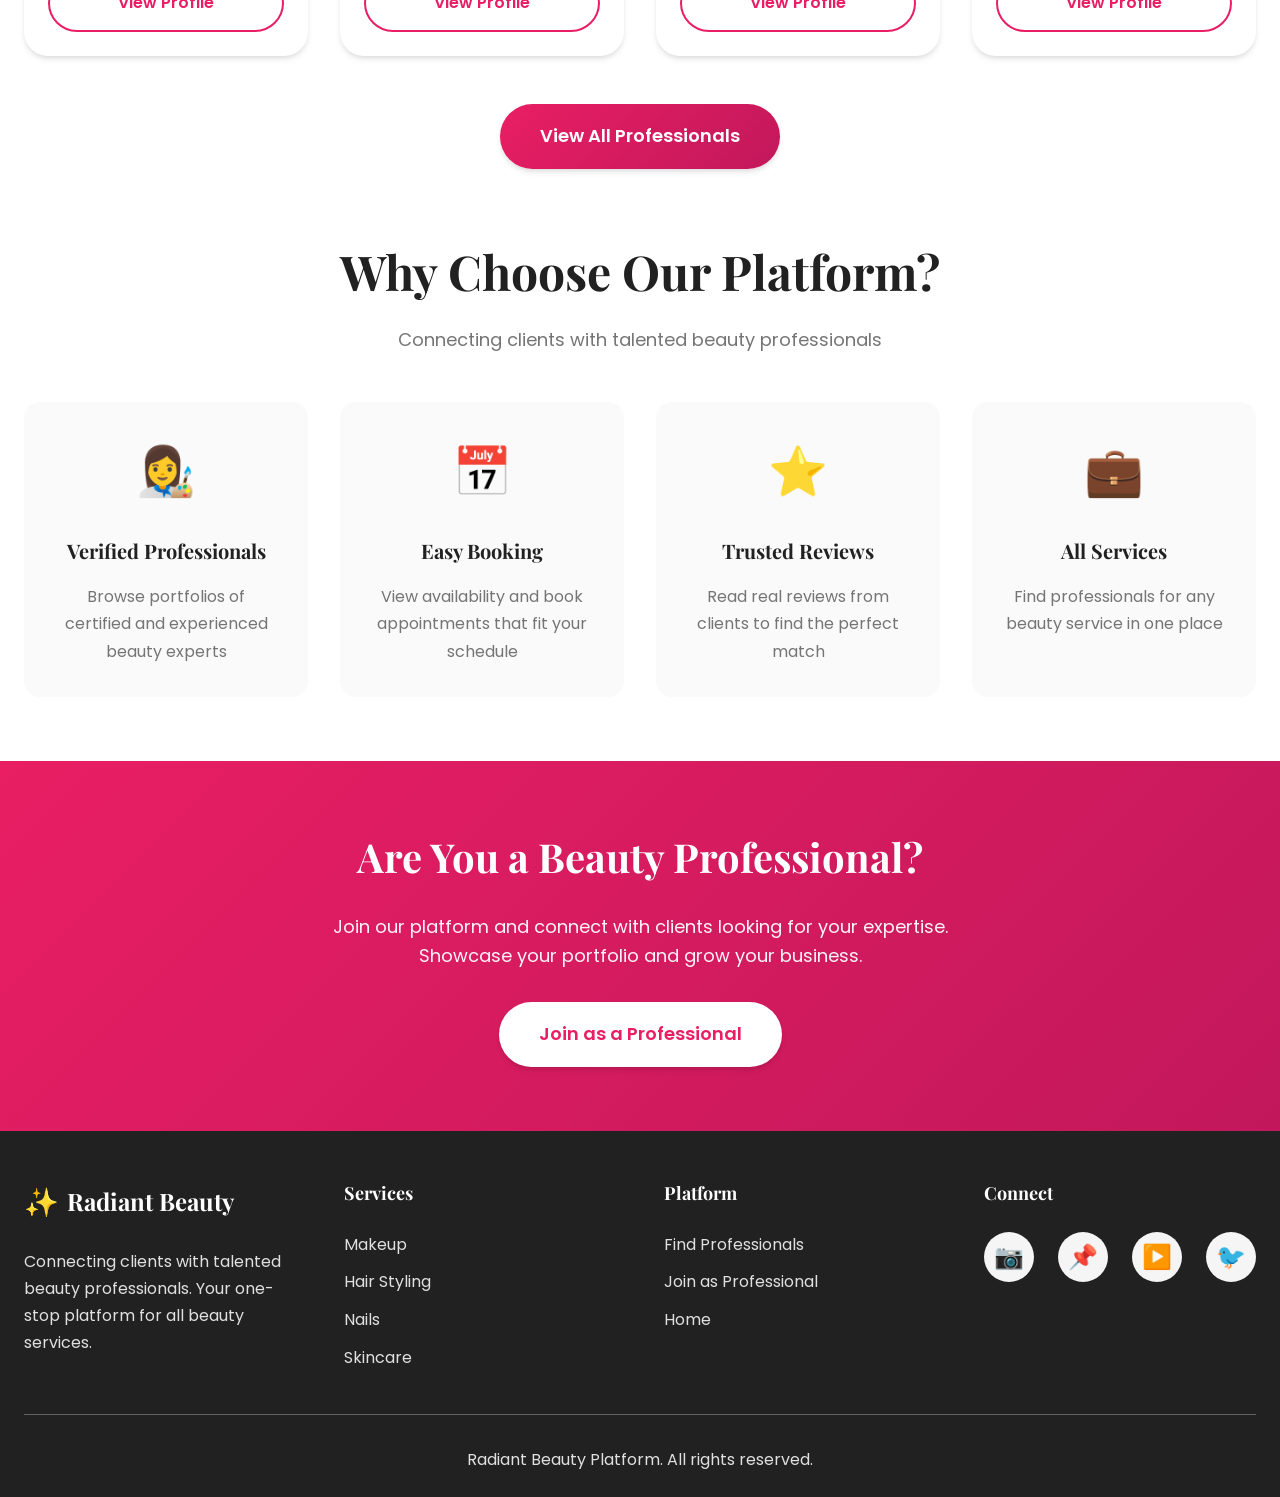
==== commit 841bb9cf: "Feature: Add multi-language support (EN, RU, UZ) to website Implemented comprehensive language switc" ====
--- a/index.html
+++ b/index.html
@@ -25,13 +25,13 @@
             <div class="nav-menu" id="nav-menu">
                 <ul class="nav-list">
                     <li class="nav-item">
-                        <a href="index.html" class="nav-link">Home</a>
+                        <a href="index.html" class="nav-link" data-i18n="nav.home">Home</a>
                     </li>
                     <li class="nav-item">
-                        <a href="contact.html" class="nav-link">Professionals</a>
+                        <a href="professionals.html" class="nav-link" data-i18n="nav.professionals">Professionals</a>
                     </li>
                     <li class="nav-item">
-                        <a href="contact.html" class="nav-link">BeYouTy</a>
+                        <a href="contact.html" class="nav-link" data-i18n="nav.beautyPage">BeYouTy</a>
                     </li>
                 </ul>
 
@@ -42,6 +42,23 @@
 
             <!-- Right Actions -->
             <div class="nav-actions">
+                <!-- Language Switcher -->
+                <div class="language-switcher">
+                    <button class="language-btn" id="language-btn" aria-label="Select Language" title="Language">
+                        <svg width="20" height="20" viewBox="0 0 24 24" fill="none" stroke="currentColor" stroke-width="2" stroke-linecap="round" stroke-linejoin="round">
+                            <circle cx="12" cy="12" r="10"></circle>
+                            <line x1="2" y1="12" x2="22" y2="12"></line>
+                            <path d="M12 2a15.3 15.3 0 0 1 4 10 15.3 15.3 0 0 1-4 10 15.3 15.3 0 0 1-4-10 15.3 15.3 0 0 1 4-10z"></path>
+                        </svg>
+                        <span class="language-text" id="current-language">EN</span>
+                    </button>
+                    <div class="language-dropdown" id="language-dropdown">
+                        <button class="language-option" data-lang="en">English</button>
+                        <button class="language-option" data-lang="ru">Русский</button>
+                        <button class="language-option" data-lang="uz">O'zbek</button>
+                    </div>
+                </div>
+
                 <button class="nav-action-btn search-btn" id="search-btn" aria-label="Search" title="Search">
                     <svg width="20" height="20" viewBox="0 0 24 24" fill="none" stroke="currentColor" stroke-width="2" stroke-linecap="round" stroke-linejoin="round">
                         <circle cx="11" cy="11" r="8"></circle>
@@ -53,7 +70,7 @@
                         <path d="M20 21v-2a4 4 0 0 0-4-4H8a4 4 0 0 0-4 4v2"></path>
                         <circle cx="12" cy="7" r="4"></circle>
                     </svg>
-                    <span class="account-text">Account</span>
+                    <span class="account-text" data-i18n="nav.account">Account</span>
                 </a>
             </div>
 
@@ -75,20 +92,20 @@
         <div class="hero-content-wrapper container">
             <div class="hero-text-content">
                 <h1 class="hero-headline">
-                    Professional Beauty Services
-                    <span class="hero-accent">Perfected</span>
+                    <span data-i18n="hero.headline">Professional Beauty Services</span>
+                    <span class="hero-accent" data-i18n="hero.accent">Perfected</span>
                 </h1>
-                <p class="hero-subheading">
+                <p class="hero-subheading" data-i18n="hero.subheading">
                     Makeup, Nails, Brow Art, Aesthetics & More
                 </p>
                 <div class="hero-cta-buttons">
-                    <a href="contact.html" class="btn btn-hero-primary">Book a Service</a>
-                    <a href="#services" class="btn btn-hero-secondary">Explore Services</a>
+                    <a href="contact.html" class="btn btn-hero-primary" data-i18n="hero.bookService">Book a Service</a>
+                    <a href="#services" class="btn btn-hero-secondary" data-i18n="hero.exploreServices">Explore Services</a>
                 </div>
             </div>
         </div>
         <div class="hero-scroll-indicator">
-            <span>Scroll to explore</span>
+            <span data-i18n="hero.scrollToExplore">Scroll to explore</span>
             <div class="scroll-arrow">↓</div>
         </div>
     </section>
@@ -97,8 +114,8 @@
     <section class="bento-services" id="services">
         <div class="container">
             <div class="section-header-minimal">
-                <h2 class="section-title-minimal">Our Services</h2>
-                <p class="section-subtitle-minimal">Click a service to learn more</p>
+                <h2 class="section-title-minimal" data-i18n="services.title">Our Services</h2>
+                <p class="section-subtitle-minimal" data-i18n="services.subtitle">Click a service to learn more</p>
             </div>
 
             <div class="bento-grid">
@@ -108,8 +125,8 @@
                         <img src="https://images.unsplash.com/photo-1512496015851-a90fb38ba796?auto=format&fit=crop&w=800&q=80" alt="Professional makeup brushes and products" class="bento-img">
                     </div>
                     <div class="bento-overlay">
-                        <h3 class="bento-title">Makeup</h3>
-                        <p class="bento-description">Professional artistry</p>
+                        <h3 class="bento-title" data-i18n="services.makeup">Makeup</h3>
+                        <p class="bento-description" data-i18n="services.makeupDesc">Professional artistry</p>
                     </div>
                 </a>
 
@@ -119,8 +136,8 @@
                         <img src="https://images.unsplash.com/photo-1604654894610-df63bc536371?auto=format&fit=crop&w=800&q=80" alt="Nail art and manicure" class="bento-img">
                     </div>
                     <div class="bento-overlay">
-                        <h3 class="bento-title">Nails</h3>
-                        <p class="bento-description">Manicure & art</p>
+                        <h3 class="bento-title" data-i18n="services.nails">Nails</h3>
+                        <p class="bento-description" data-i18n="services.nailsDesc">Manicure & art</p>
                     </div>
                 </a>
 
@@ -130,8 +147,8 @@
                         <img src="https://images.unsplash.com/photo-1616394584738-fc6e612e71b9?auto=format&fit=crop&w=800&q=80" alt="Eyebrow shaping and lamination" class="bento-img">
                     </div>
                     <div class="bento-overlay">
-                        <h3 class="bento-title">Brows</h3>
-                        <p class="bento-description">Shaping & lamination</p>
+                        <h3 class="bento-title" data-i18n="services.brows">Brows</h3>
+                        <p class="bento-description" data-i18n="services.browsDesc">Shaping & lamination</p>
                     </div>
                 </a>
 
@@ -141,8 +158,8 @@
                         <img src="https://images.unsplash.com/photo-1583001931096-959e9a1a6223?auto=format&fit=crop&w=800&q=80" alt="Eyelash extensions" class="bento-img">
                     </div>
                     <div class="bento-overlay">
-                        <h3 class="bento-title">Lashes</h3>
-                        <p class="bento-description">Extensions</p>
+                        <h3 class="bento-title" data-i18n="services.lashes">Lashes</h3>
+                        <p class="bento-description" data-i18n="services.lashesDesc">Extensions</p>
                     </div>
                 </a>
 
@@ -152,8 +169,8 @@
                         <img src="https://images.unsplash.com/photo-1515688594390-b649af70d282?auto=format&fit=crop&w=800&q=80" alt="Lip care and enhancement" class="bento-img">
                     </div>
                     <div class="bento-overlay">
-                        <h3 class="bento-title">Lips</h3>
-                        <p class="bento-description">Enhancement</p>
+                        <h3 class="bento-title" data-i18n="services.lips">Lips</h3>
+                        <p class="bento-description" data-i18n="services.lipsDesc">Enhancement</p>
                     </div>
                 </a>
 
@@ -163,8 +180,8 @@
                         <img src="https://images.unsplash.com/photo-1570172619644-dfd03ed5d881?auto=format&fit=crop&w=800&q=80" alt="Skincare and facial treatments" class="bento-img">
                     </div>
                     <div class="bento-overlay">
-                        <h3 class="bento-title">Skincare</h3>
-                        <p class="bento-description">Facial treatments</p>
+                        <h3 class="bento-title" data-i18n="services.skincare">Skincare</h3>
+                        <p class="bento-description" data-i18n="services.skincareDesc">Facial treatments</p>
                     </div>
                 </a>
 
@@ -174,8 +191,8 @@
                         <img src="https://images.unsplash.com/photo-1562322140-8baeececf3df?auto=format&fit=crop&w=800&q=80" alt="Hair styling and coloring" class="bento-img">
                     </div>
                     <div class="bento-overlay">
-                        <h3 class="bento-title">Hair</h3>
-                        <p class="bento-description">Styling & color</p>
+                        <h3 class="bento-title" data-i18n="services.hair">Hair</h3>
+                        <p class="bento-description" data-i18n="services.hairDesc">Styling & color</p>
                     </div>
                 </a>
 
@@ -185,8 +202,8 @@
                         <img src="https://images.unsplash.com/photo-1487412947147-5cebf100ffc2?auto=format&fit=crop&w=800&q=80" alt="Complete beauty care" class="bento-img">
                     </div>
                     <div class="bento-overlay">
-                        <h3 class="bento-title">Beauty</h3>
-                        <p class="bento-description">Complete care</p>
+                        <h3 class="bento-title" data-i18n="services.beauty">Beauty</h3>
+                        <p class="bento-description" data-i18n="services.beautyDesc">Complete care</p>
                     </div>
                 </a>
             </div>
@@ -197,8 +214,8 @@
     <section class="featured-professionals" id="professionals">
         <div class="container">
             <div class="section-header">
-                <h2 class="section-title">Featured Beauty Professionals</h2>
-                <p class="section-subtitle">Discover talented experts ready to serve you</p>
+                <h2 class="section-title" data-i18n="professionals.title">Featured Beauty Professionals</h2>
+                <p class="section-subtitle" data-i18n="professionals.subtitle">Discover talented experts ready to serve you</p>
             </div>
 
             <div class="professionals-grid" id="featured-professionals-grid">
@@ -206,7 +223,7 @@
             </div>
 
             <div class="text-center" style="margin-top: var(--spacing-xl);">
-                <a href="professionals.html" class="btn btn-primary btn-large">View All Professionals</a>
+                <a href="professionals.html" class="btn btn-primary btn-large" data-i18n="professionals.viewAll">View All Professionals</a>
             </div>
         </div>
     </section>
@@ -215,33 +232,33 @@
     <section class="features">
         <div class="container">
             <div class="section-header">
-                <h2 class="section-title">Why Choose Our Platform?</h2>
-                <p class="section-subtitle">Connecting clients with talented beauty professionals</p>
+                <h2 class="section-title" data-i18n="features.title">Why Choose Our Platform?</h2>
+                <p class="section-subtitle" data-i18n="features.subtitle">Connecting clients with talented beauty professionals</p>
             </div>
 
             <div class="features-grid">
                 <div class="feature-card">
                     <div class="feature-icon">👩‍🎨</div>
-                    <h3 class="feature-title">Verified Professionals</h3>
-                    <p class="feature-description">Browse portfolios of certified and experienced beauty experts</p>
+                    <h3 class="feature-title" data-i18n="features.verified">Verified Professionals</h3>
+                    <p class="feature-description" data-i18n="features.verifiedDesc">Browse portfolios of certified and experienced beauty experts</p>
                 </div>
 
                 <div class="feature-card">
                     <div class="feature-icon">📅</div>
-                    <h3 class="feature-title">Easy Booking</h3>
-                    <p class="feature-description">View availability and book appointments that fit your schedule</p>
+                    <h3 class="feature-title" data-i18n="features.booking">Easy Booking</h3>
+                    <p class="feature-description" data-i18n="features.bookingDesc">View availability and book appointments that fit your schedule</p>
                 </div>
 
                 <div class="feature-card">
                     <div class="feature-icon">⭐</div>
-                    <h3 class="feature-title">Trusted Reviews</h3>
-                    <p class="feature-description">Read real reviews from clients to find the perfect match</p>
+                    <h3 class="feature-title" data-i18n="features.reviews">Trusted Reviews</h3>
+                    <p class="feature-description" data-i18n="features.reviewsDesc">Read real reviews from clients to find the perfect match</p>
                 </div>
 
                 <div class="feature-card">
                     <div class="feature-icon">💼</div>
-                    <h3 class="feature-title">All Services</h3>
-                    <p class="feature-description">Find professionals for any beauty service in one place</p>
+                    <h3 class="feature-title" data-i18n="features.allServices">All Services</h3>
+                    <p class="feature-description" data-i18n="features.allServicesDesc">Find professionals for any beauty service in one place</p>
                 </div>
             </div>
         </div>
@@ -251,9 +268,9 @@
     <section class="cta">
         <div class="container">
             <div class="cta-content">
-                <h2 class="cta-title">Are You a Beauty Professional?</h2>
-                <p class="cta-description">Join our platform and connect with clients looking for your expertise. Showcase your portfolio and grow your business.</p>
-                <a href="contact.html" class="btn btn-primary btn-large">Join as a Professional</a>
+                <h2 class="cta-title" data-i18n="cta.title">Are You a Beauty Professional?</h2>
+                <p class="cta-description" data-i18n="cta.description">Join our platform and connect with clients looking for your expertise. Showcase your portfolio and grow your business.</p>
+                <a href="contact.html" class="btn btn-primary btn-large" data-i18n="cta.joinButton">Join as a Professional</a>
             </div>
         </div>
     </section>
@@ -267,32 +284,32 @@
                         <span class="logo-icon">✨</span>
                         Radiant Beauty
                     </h3>
-                    <p class="footer-description">
+                    <p class="footer-description" data-i18n="footer.description">
                         Connecting clients with talented beauty professionals. Your one-stop platform for all beauty services.
                     </p>
                 </div>
 
                 <div class="footer-section">
-                    <h4 class="footer-heading">Services</h4>
+                    <h4 class="footer-heading" data-i18n="footer.servicesTitle">Services</h4>
                     <ul class="footer-links">
-                        <li><a href="makeup.html">Makeup</a></li>
-                        <li><a href="hair.html">Hair Styling</a></li>
-                        <li><a href="nails.html">Nails</a></li>
-                        <li><a href="skincare.html">Skincare</a></li>
+                        <li><a href="makeup.html" data-i18n="footer.makeup">Makeup</a></li>
+                        <li><a href="hair.html" data-i18n="footer.hairStyling">Hair Styling</a></li>
+                        <li><a href="nails.html" data-i18n="footer.nails">Nails</a></li>
+                        <li><a href="skincare.html" data-i18n="footer.skincare">Skincare</a></li>
                     </ul>
                 </div>
 
                 <div class="footer-section">
-                    <h4 class="footer-heading">Platform</h4>
+                    <h4 class="footer-heading" data-i18n="footer.platformTitle">Platform</h4>
                     <ul class="footer-links">
-                        <li><a href="professionals.html">Find Professionals</a></li>
-                        <li><a href="contact.html">Join as Professional</a></li>
-                        <li><a href="index.html">Home</a></li>
+                        <li><a href="professionals.html" data-i18n="footer.findProfessionals">Find Professionals</a></li>
+                        <li><a href="contact.html" data-i18n="footer.joinProfessional">Join as Professional</a></li>
+                        <li><a href="index.html" data-i18n="footer.home">Home</a></li>
                     </ul>
                 </div>
 
                 <div class="footer-section">
-                    <h4 class="footer-heading">Connect</h4>
+                    <h4 class="footer-heading" data-i18n="footer.connectTitle">Connect</h4>
                     <div class="social-links">
                         <a href="#" class="social-link" aria-label="Instagram">📷</a>
                         <a href="#" class="social-link" aria-label="Pinterest">📌</a>
@@ -303,11 +320,13 @@
             </div>
 
             <div class="footer-bottom">
-                <p>&copy; 2025 Radiant Beauty Platform. All rights reserved.</p>
+                <p data-i18n="footer.copyright">&copy; 2025 Radiant Beauty Platform. All rights reserved.</p>
             </div>
         </div>
     </footer>
 
+    <script src="js/i18n.js"></script>
+    <script src="js/language-switcher.js"></script>
     <script src="js/professionals-data.js"></script>
     <script src="js/main.js"></script>
 </body>
--- a/css/main.css
+++ b/css/main.css
@@ -282,6 +282,94 @@
     font-weight: 500;
     font-size: 0.875rem;
     letter-spacing: 0.3px;
+}
+
+/* Language Switcher */
+.language-switcher {
+    position: relative;
+}
+
+.language-btn {
+    display: flex;
+    align-items: center;
+    justify-content: center;
+    gap: 0.375rem;
+    width: auto;
+    height: 40px;
+    padding: 0 0.875rem;
+    border-radius: var(--radius-full);
+    background: transparent;
+    border: 1.5px solid var(--gray-300);
+    color: var(--gray-700);
+    cursor: pointer;
+    transition: all 0.3s cubic-bezier(0.4, 0, 0.2, 1);
+    font-size: 0.875rem;
+    font-weight: 500;
+}
+
+.language-btn:hover {
+    background: var(--rose-50);
+    border-color: var(--primary-color);
+    color: var(--primary-color);
+    transform: translateY(-1px);
+}
+
+.language-btn svg {
+    width: 18px;
+    height: 18px;
+    transition: transform 0.3s ease;
+}
+
+.language-text {
+    font-weight: 600;
+    letter-spacing: 0.5px;
+}
+
+.language-dropdown {
+    position: absolute;
+    top: calc(100% + 0.5rem);
+    right: 0;
+    min-width: 140px;
+    background: var(--white);
+    border-radius: var(--radius-md);
+    box-shadow: 0 4px 20px rgba(0, 0, 0, 0.12);
+    padding: 0.5rem;
+    opacity: 0;
+    visibility: hidden;
+    transform: translateY(-10px);
+    transition: all 0.3s cubic-bezier(0.4, 0, 0.2, 1);
+    z-index: 1000;
+}
+
+.language-dropdown.active {
+    opacity: 1;
+    visibility: visible;
+    transform: translateY(0);
+}
+
+.language-option {
+    display: block;
+    width: 100%;
+    padding: 0.625rem 0.875rem;
+    border: none;
+    background: transparent;
+    color: var(--gray-700);
+    text-align: left;
+    cursor: pointer;
+    border-radius: var(--radius-sm);
+    transition: all 0.2s ease;
+    font-size: 0.875rem;
+    font-weight: 500;
+}
+
+.language-option:hover {
+    background: var(--rose-50);
+    color: var(--primary-color);
+}
+
+.language-option.active {
+    background: var(--primary-color);
+    color: var(--white);
 }
 
 /* ===================================
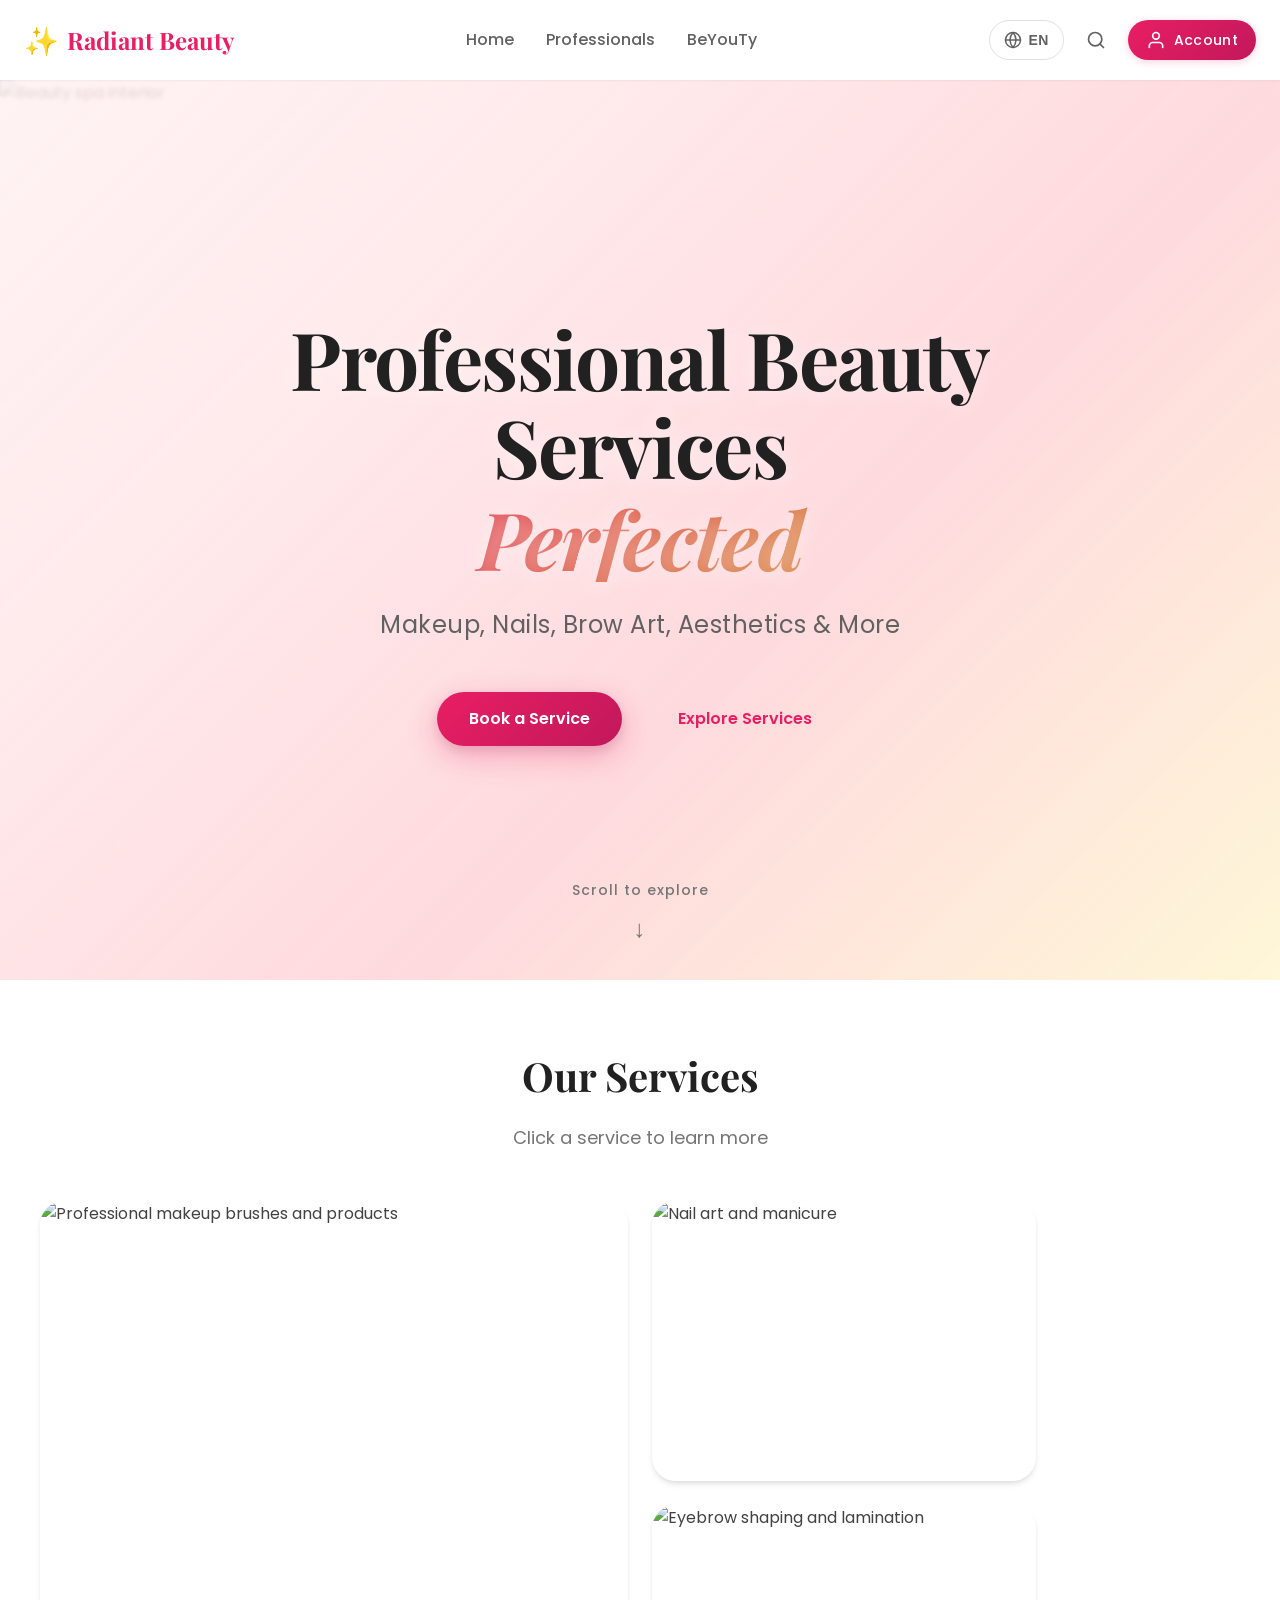
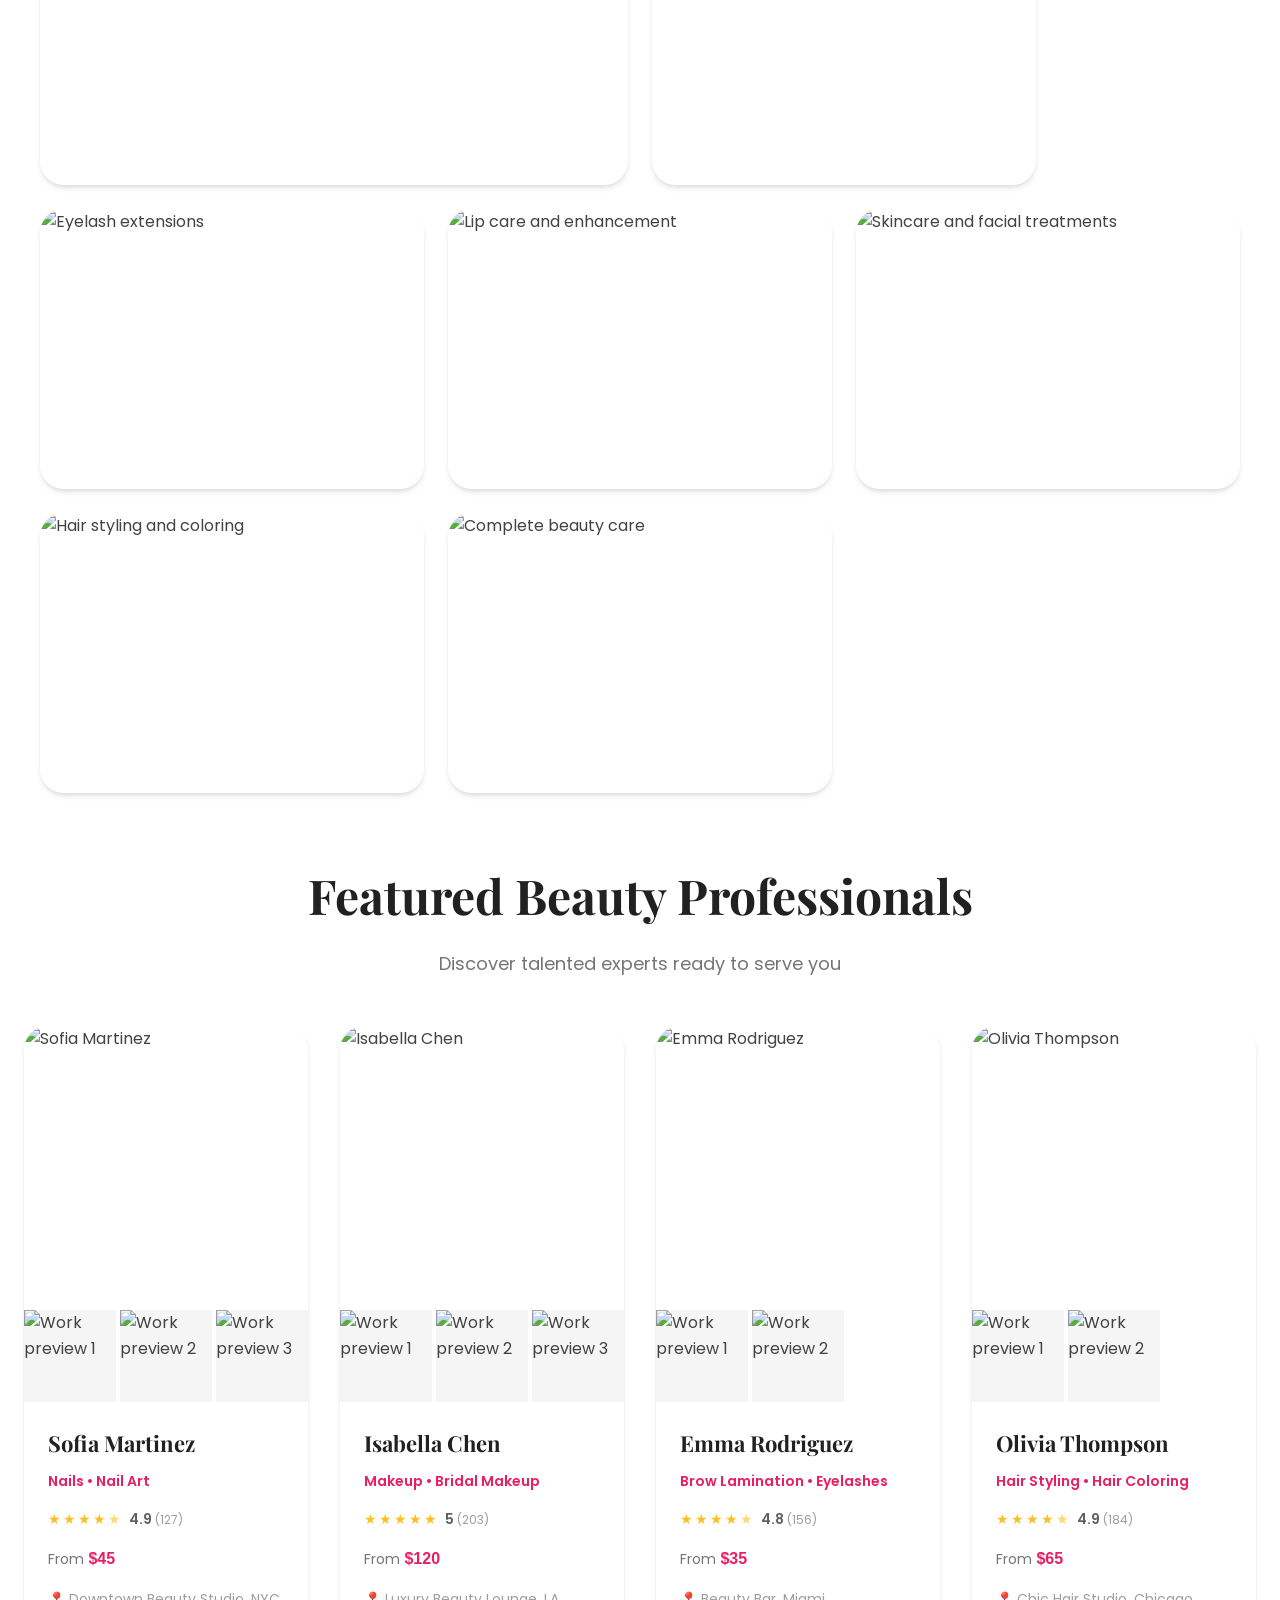
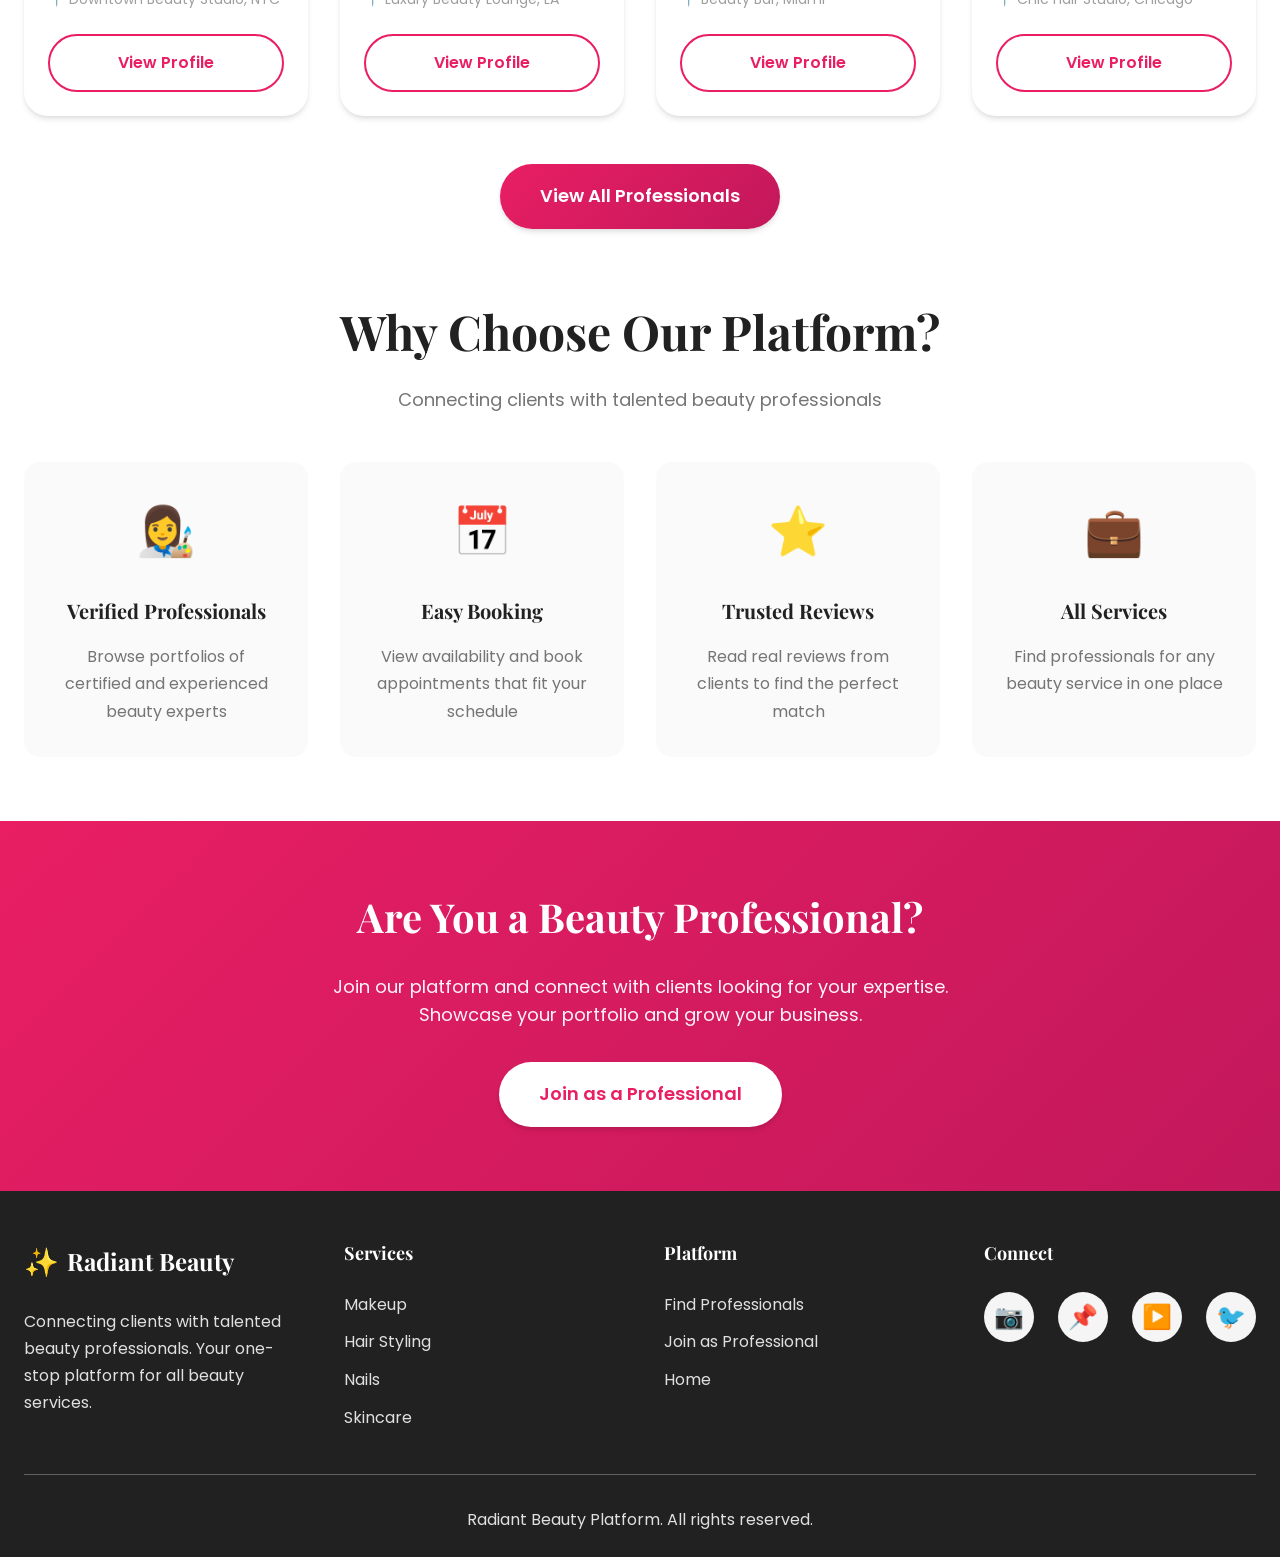
==== commit 86ac83d5: "Feature: Enhance navigation, auth integration, and add search functionality IMPROVEMENTS MADE: 1. Ho" ====
--- a/index.html
+++ b/index.html
@@ -65,7 +65,7 @@
                         <path d="m21 21-4.35-4.35"></path>
                     </svg>
                 </button>
-                <a href="contact.html" class="nav-action-btn account-btn" aria-label="Account" title="Login / Account">
+                <a href="login.html" class="nav-action-btn account-btn" aria-label="Account" title="Login / Account">
                     <svg width="20" height="20" viewBox="0 0 24 24" fill="none" stroke="currentColor" stroke-width="2" stroke-linecap="round" stroke-linejoin="round">
                         <path d="M20 21v-2a4 4 0 0 0-4-4H8a4 4 0 0 0-4 4v2"></path>
                         <circle cx="12" cy="7" r="4"></circle>
@@ -99,7 +99,7 @@
                     Makeup, Nails, Brow Art, Aesthetics & More
                 </p>
                 <div class="hero-cta-buttons">
-                    <a href="contact.html" class="btn btn-hero-primary" data-i18n="hero.bookService">Book a Service</a>
+                    <a href="professionals.html" class="btn btn-hero-primary" data-i18n="hero.bookService">Book a Service</a>
                     <a href="#services" class="btn btn-hero-secondary" data-i18n="hero.exploreServices">Explore Services</a>
                 </div>
             </div>
--- a/css/main.css
+++ b/css/main.css
@@ -1669,6 +1669,130 @@
     margin-bottom: var(--spacing-md);
 }
 
+/* Availability Badge */
+.availability-badge {
+    position: absolute;
+    top: 12px;
+    right: 12px;
+    padding: 6px 12px;
+    border-radius: 20px;
+    font-size: 0.75rem;
+    font-weight: 600;
+    backdrop-filter: blur(8px);
+    z-index: 2;
+    box-shadow: 0 2px 8px rgba(0, 0, 0, 0.15);
+}
+
+.availability-today {
+    background: rgba(34, 197, 94, 0.95);
+    color: white;
+}
+
+.availability-upcoming {
+    background: rgba(59, 130, 246, 0.95);
+    color: white;
+}
+
+/* Works Preview */
+.works-preview {
+    display: grid;
+    grid-template-columns: repeat(3, 1fr);
+    gap: 4px;
+    padding: 0;
+    margin: 0;
+}
+
+.work-preview-item {
+    position: relative;
+    aspect-ratio: 1;
+    overflow: hidden;
+    background: var(--gray-100);
+}
+
+.work-preview-item img {
+    width: 100%;
+    height: 100%;
+    object-fit: cover;
+    transition: transform 0.3s ease;
+}
+
+.work-preview-item:hover img {
+    transform: scale(1.1);
+}
+
+.work-play-icon {
+    position: absolute;
+    top: 50%;
+    left: 50%;
+    transform: translate(-50%, -50%);
+    width: 24px;
+    height: 24px;
+    background: rgba(255, 255, 255, 0.9);
+    border-radius: 50%;
+    display: flex;
+    align-items: center;
+    justify-content: center;
+    font-size: 10px;
+    color: var(--primary-color);
+    pointer-events: none;
+}
+
+/* Star Rating */
+.professional-rating-row {
+    display: flex;
+    align-items: center;
+    gap: 8px;
+    margin-bottom: var(--spacing-sm);
+}
+
+.star-rating {
+    display: inline-flex;
+    gap: 2px;
+}
+
+.star-icon {
+    font-size: 14px;
+    line-height: 1;
+}
+
+.star-icon.filled {
+    color: #fbbf24;
+}
+
+.star-icon.half {
+    color: #fbbf24;
+    opacity: 0.6;
+}
+
+.star-icon.empty {
+    color: #d1d5db;
+}
+
+.rating-text {
+    font-size: 0.875rem;
+    font-weight: 600;
+    color: var(--gray-700);
+}
+
+.rating-count {
+    font-weight: 400;
+    color: var(--gray-500);
+}
+
+/* Professional Price */
+.professional-price {
+    font-size: 1rem;
+    font-weight: 700;
+    color: var(--primary-color);
+    margin-bottom: var(--spacing-sm);
+}
+
+.price-from {
+    font-weight: 400;
+    font-size: 0.875rem;
+    color: var(--gray-600);
+}
+
 /* ===================================
    Auth Pages
    =================================== */
@@ -1744,3 +1868,2007 @@
 .mb-2 { margin-bottom: var(--spacing-sm); }
 .mb-3 { margin-bottom: var(--spacing-md); }
 .mb-4 { margin-bottom: var(--spacing-lg); }
+
+/* ===================================
+   Dashboard Styles
+   =================================== */
+.dashboard-section {
+    padding: var(--spacing-2xl) 0;
+    min-height: calc(100vh - 80px);
+    background: var(--gray-50);
+}
+
+.dashboard-container {
+    max-width: 1200px;
+    margin: 0 auto;
+}
+
+.dashboard-header {
+    background: white;
+    border-radius: 12px;
+    padding: var(--spacing-xl);
+    margin-bottom: var(--spacing-xl);
+    display: flex;
+    justify-content: space-between;
+    align-items: center;
+    box-shadow: 0 2px 8px rgba(0, 0, 0, 0.05);
+}
+
+.user-welcome {
+    display: flex;
+    align-items: center;
+    gap: var(--spacing-lg);
+}
+
+.user-avatar {
+    width: 80px;
+    height: 80px;
+    border-radius: 50%;
+    object-fit: cover;
+    border: 3px solid var(--primary-color);
+}
+
+.user-info {
+    display: flex;
+    flex-direction: column;
+    gap: var(--spacing-xs);
+}
+
+.user-greeting {
+    font-size: 1.75rem;
+    font-weight: 600;
+    color: var(--dark-color);
+    margin: 0;
+}
+
+.user-email {
+    color: var(--gray-600);
+    font-size: 0.95rem;
+}
+
+.dashboard-grid {
+    display: grid;
+    grid-template-columns: repeat(auto-fit, minmax(300px, 1fr));
+    gap: var(--spacing-xl);
+}
+
+.dashboard-card {
+    background: white;
+    border-radius: 12px;
+    padding: var(--spacing-xl);
+    box-shadow: 0 2px 8px rgba(0, 0, 0, 0.05);
+}
+
+.card-header {
+    margin-bottom: var(--spacing-lg);
+    padding-bottom: var(--spacing-md);
+    border-bottom: 2px solid var(--gray-100);
+}
+
+.card-title {
+    font-size: 1.25rem;
+    font-weight: 600;
+    color: var(--dark-color);
+    margin: 0;
+}
+
+.card-content {
+    display: flex;
+    flex-direction: column;
+    gap: var(--spacing-md);
+}
+
+.info-row {
+    display: flex;
+    justify-content: space-between;
+    align-items: center;
+    padding: var(--spacing-sm);
+    border-radius: 8px;
+    background: var(--gray-50);
+}
+
+.info-label {
+    font-weight: 500;
+    color: var(--gray-700);
+    font-size: 0.9rem;
+}
+
+.info-value {
+    color: var(--dark-color);
+    font-weight: 600;
+}
+
+.action-btn {
+    display: flex;
+    align-items: center;
+    gap: var(--spacing-md);
+    padding: var(--spacing-md);
+    border: 2px solid var(--gray-200);
+    border-radius: 8px;
+    text-decoration: none;
+    color: var(--dark-color);
+    font-weight: 500;
+    transition: all 0.3s ease;
+}
+
+.action-btn:hover {
+    border-color: var(--primary-color);
+    background: var(--rose-50);
+    transform: translateY(-2px);
+}
+
+.action-btn svg {
+    color: var(--primary-color);
+}
+
+@media (max-width: 768px) {
+    .dashboard-header {
+        flex-direction: column;
+        gap: var(--spacing-lg);
+        text-align: center;
+    }
+
+    .user-welcome {
+        flex-direction: column;
+        text-align: center;
+    }
+
+    .user-greeting {
+        font-size: 1.5rem;
+    }
+
+    .dashboard-grid {
+        grid-template-columns: 1fr;
+    }
+}
+
+/* ===================================
+   Beauty Content Page (BeYouTy)
+   =================================== */
+
+/* Content Filters */
+.content-filters-section {
+    padding: var(--spacing-lg) 0;
+    background: white;
+    border-bottom: 1px solid var(--gray-200);
+}
+
+.content-filters {
+    display: flex;
+    gap: var(--spacing-sm);
+    flex-wrap: wrap;
+    justify-content: center;
+}
+
+.filter-btn {
+    padding: 10px 24px;
+    border: 2px solid var(--gray-300);
+    border-radius: 50px;
+    background: white;
+    color: var(--gray-700);
+    font-weight: 500;
+    font-size: 0.9rem;
+    cursor: pointer;
+    transition: all 0.3s ease;
+    font-family: var(--font-body);
+}
+
+.filter-btn:hover {
+    border-color: var(--primary-color);
+    color: var(--primary-color);
+    transform: translateY(-2px);
+}
+
+.filter-btn.active {
+    background: var(--primary-color);
+    border-color: var(--primary-color);
+    color: white;
+}
+
+/* Beauty Content Sections */
+.beauty-content-section,
+.beauty-articles-section {
+    padding: var(--spacing-2xl) 0;
+}
+
+.beauty-articles-section {
+    background: var(--gray-50);
+}
+
+/* Video Cards Grid */
+.videos-grid {
+    display: grid;
+    grid-template-columns: repeat(auto-fill, minmax(320px, 1fr));
+    gap: var(--spacing-xl);
+    margin-top: var(--spacing-xl);
+}
+
+.video-card {
+    background: white;
+    border-radius: 16px;
+    overflow: hidden;
+    box-shadow: 0 4px 12px rgba(0, 0, 0, 0.08);
+    transition: all 0.3s ease;
+    cursor: pointer;
+    display: flex;
+    flex-direction: column;
+}
+
+.video-card:hover {
+    transform: translateY(-8px);
+    box-shadow: 0 12px 24px rgba(0, 0, 0, 0.15);
+}
+
+.video-thumbnail {
+    position: relative;
+    padding-top: 56.25%; /* 16:9 aspect ratio */
+    overflow: hidden;
+}
+
+.video-thumbnail img {
+    position: absolute;
+    top: 0;
+    left: 0;
+    width: 100%;
+    height: 100%;
+    object-fit: cover;
+}
+
+.video-play-icon {
+    position: absolute;
+    top: 50%;
+    left: 50%;
+    transform: translate(-50%, -50%);
+    width: 60px;
+    height: 60px;
+    background: rgba(255, 255, 255, 0.95);
+    border-radius: 50%;
+    display: flex;
+    align-items: center;
+    justify-content: center;
+    font-size: 24px;
+    color: var(--primary-color);
+    transition: all 0.3s ease;
+}
+
+.video-card:hover .video-play-icon {
+    background: var(--primary-color);
+    color: white;
+    transform: translate(-50%, -50%) scale(1.1);
+}
+
+.video-duration {
+    position: absolute;
+    bottom: 12px;
+    right: 12px;
+    background: rgba(0, 0, 0, 0.75);
+    color: white;
+    padding: 4px 10px;
+    border-radius: 4px;
+    font-size: 0.8rem;
+    font-weight: 600;
+}
+
+.video-content {
+    padding: var(--spacing-lg);
+    flex: 1;
+    display: flex;
+    flex-direction: column;
+    gap: var(--spacing-sm);
+}
+
+.video-category,
+.article-category {
+    display: inline-block;
+    background: var(--rose-100);
+    color: var(--primary-color);
+    padding: 4px 12px;
+    border-radius: 20px;
+    font-size: 0.75rem;
+    font-weight: 600;
+    text-transform: uppercase;
+    letter-spacing: 0.5px;
+    width: fit-content;
+}
+
+.video-title {
+    font-size: 1.125rem;
+    font-weight: 600;
+    color: var(--dark-color);
+    line-height: 1.4;
+    margin: 0;
+}
+
+.video-description {
+    font-size: 0.9rem;
+    color: var(--gray-600);
+    line-height: 1.6;
+    margin: 0;
+}
+
+/* Article Cards Grid */
+.articles-grid {
+    display: grid;
+    grid-template-columns: repeat(auto-fill, minmax(340px, 1fr));
+    gap: var(--spacing-xl);
+    margin-top: var(--spacing-xl);
+}
+
+.article-card {
+    background: white;
+    border-radius: 16px;
+    overflow: hidden;
+    box-shadow: 0 4px 12px rgba(0, 0, 0, 0.08);
+    transition: all 0.3s ease;
+    display: flex;
+    flex-direction: column;
+}
+
+.article-card:hover {
+    transform: translateY(-8px);
+    box-shadow: 0 12px 24px rgba(0, 0, 0, 0.15);
+}
+
+.article-image {
+    position: relative;
+    padding-top: 60%; /* 5:3 aspect ratio */
+    overflow: hidden;
+}
+
+.article-image img {
+    position: absolute;
+    top: 0;
+    left: 0;
+    width: 100%;
+    height: 100%;
+    object-fit: cover;
+    transition: transform 0.5s ease;
+}
+
+.article-card:hover .article-image img {
+    transform: scale(1.05);
+}
+
+.article-content {
+    padding: var(--spacing-xl);
+    flex: 1;
+    display: flex;
+    flex-direction: column;
+    gap: var(--spacing-md);
+}
+
+.article-title {
+    font-size: 1.25rem;
+    font-weight: 600;
+    color: var(--dark-color);
+    line-height: 1.4;
+    margin: 0;
+}
+
+.article-excerpt {
+    font-size: 0.95rem;
+    color: var(--gray-600);
+    line-height: 1.7;
+    margin: 0;
+    flex: 1;
+}
+
+.article-link {
+    color: var(--primary-color);
+    font-weight: 600;
+    text-decoration: none;
+    display: inline-flex;
+    align-items: center;
+    gap: 4px;
+    transition: all 0.3s ease;
+}
+
+.article-link:hover {
+    gap: 8px;
+    color: var(--secondary-color);
+}
+
+/* Hidden content (for filtering) */
+.video-card.hidden,
+.article-card.hidden {
+    display: none;
+}
+
+/* Responsive Design */
+@media (max-width: 768px) {
+    .content-filters {
+        gap: var(--spacing-xs);
+    }
+
+    .filter-btn {
+        padding: 8px 16px;
+        font-size: 0.85rem;
+    }
+
+    .videos-grid,
+    .articles-grid {
+        grid-template-columns: 1fr;
+        gap: var(--spacing-lg);
+    }
+
+    .video-play-icon {
+        width: 50px;
+        height: 50px;
+        font-size: 20px;
+    }
+
+    .video-content,
+    .article-content {
+        padding: var(--spacing-md);
+    }
+
+    .video-title,
+    .article-title {
+        font-size: 1rem;
+    }
+}
+
+@media (max-width: 480px) {
+    .beauty-content-section,
+    .beauty-articles-section {
+        padding: var(--spacing-xl) 0;
+    }
+
+    .filter-btn {
+        padding: 6px 12px;
+        font-size: 0.8rem;
+    }
+
+    .video-duration {
+        font-size: 0.7rem;
+        padding: 3px 8px;
+    }
+}
+
+/* ===================================
+   Professional Works Showcase
+   =================================== */
+
+.professional-works-section {
+    padding: var(--spacing-2xl) 0;
+    background: white;
+}
+
+/* Works Grid */
+.works-grid {
+    display: grid;
+    grid-template-columns: repeat(auto-fill, minmax(280px, 1fr));
+    gap: var(--spacing-lg);
+    margin-top: var(--spacing-xl);
+}
+
+.work-card {
+    background: white;
+    border-radius: 12px;
+    overflow: hidden;
+    box-shadow: 0 2px 8px rgba(0, 0, 0, 0.08);
+    transition: all 0.3s ease;
+    cursor: pointer;
+}
+
+.work-card:hover {
+    transform: translateY(-8px);
+    box-shadow: 0 12px 24px rgba(0, 0, 0, 0.15);
+}
+
+.work-image {
+    position: relative;
+    padding-top: 100%; /* 1:1 aspect ratio */
+    overflow: hidden;
+    background: var(--gray-100);
+}
+
+.work-image img {
+    position: absolute;
+    top: 0;
+    left: 0;
+    width: 100%;
+    height: 100%;
+    object-fit: cover;
+    transition: transform 0.5s ease;
+}
+
+.work-card:hover .work-image img {
+    transform: scale(1.1);
+}
+
+.work-overlay {
+    position: absolute;
+    top: 0;
+    left: 0;
+    width: 100%;
+    height: 100%;
+    background: rgba(0, 0, 0, 0.6);
+    display: flex;
+    align-items: center;
+    justify-content: center;
+    opacity: 0;
+    transition: opacity 0.3s ease;
+}
+
+.work-card:hover .work-overlay {
+    opacity: 1;
+}
+
+.work-zoom-icon {
+    color: white;
+    transform: scale(0.8);
+    transition: transform 0.3s ease;
+}
+
+.work-card:hover .work-zoom-icon {
+    transform: scale(1);
+}
+
+.work-info {
+    padding: var(--spacing-md);
+}
+
+.work-category {
+    display: inline-block;
+    background: var(--rose-100);
+    color: var(--primary-color);
+    padding: 4px 12px;
+    border-radius: 20px;
+    font-size: 0.75rem;
+    font-weight: 600;
+    text-transform: uppercase;
+    letter-spacing: 0.5px;
+    margin-bottom: var(--spacing-xs);
+}
+
+.work-professional {
+    font-size: 0.95rem;
+    font-weight: 600;
+    color: var(--dark-color);
+    margin: 0;
+}
+
+/* Work Modal */
+.work-modal {
+    position: fixed;
+    top: 0;
+    left: 0;
+    width: 100%;
+    height: 100%;
+    z-index: 9999;
+    display: none;
+    align-items: center;
+    justify-content: center;
+}
+
+.work-modal.active {
+    display: flex;
+}
+
+.modal-overlay {
+    position: absolute;
+    top: 0;
+    left: 0;
+    width: 100%;
+    height: 100%;
+    background: rgba(0, 0, 0, 0.9);
+    animation: fadeIn 0.3s ease;
+}
+
+.modal-content {
+    position: relative;
+    max-width: 900px;
+    max-height: 90vh;
+    width: 90%;
+    background: white;
+    border-radius: 16px;
+    overflow: hidden;
+    animation: slideUp 0.3s ease;
+    z-index: 1;
+}
+
+.modal-close {
+    position: absolute;
+    top: 16px;
+    right: 16px;
+    width: 40px;
+    height: 40px;
+    border-radius: 50%;
+    background: rgba(255, 255, 255, 0.9);
+    border: none;
+    font-size: 24px;
+    line-height: 1;
+    cursor: pointer;
+    z-index: 2;
+    transition: all 0.3s ease;
+    display: flex;
+    align-items: center;
+    justify-content: center;
+    color: var(--dark-color);
+}
+
+.modal-close:hover {
+    background: white;
+    transform: rotate(90deg);
+}
+
+.modal-media {
+    width: 100%;
+    max-height: 60vh;
+    background: var(--gray-900);
+    display: flex;
+    align-items: center;
+    justify-content: center;
+}
+
+.modal-media img,
+.modal-media video {
+    width: 100%;
+    height: auto;
+    max-height: 60vh;
+    object-fit: contain;
+}
+
+.modal-info {
+    padding: var(--spacing-xl);
+}
+
+.modal-category {
+    display: inline-block;
+    background: var(--rose-100);
+    color: var(--primary-color);
+    padding: 6px 16px;
+    border-radius: 20px;
+    font-size: 0.8rem;
+    font-weight: 600;
+    text-transform: uppercase;
+    letter-spacing: 0.5px;
+    margin-bottom: var(--spacing-md);
+}
+
+.modal-professional {
+    font-size: 1.5rem;
+    font-weight: 600;
+    color: var(--dark-color);
+    margin: 0 0 var(--spacing-sm);
+}
+
+.modal-description {
+    font-size: 1rem;
+    color: var(--gray-600);
+    line-height: 1.6;
+    margin: 0;
+}
+
+.modal-navigation {
+    display: flex;
+    justify-content: space-between;
+    padding: var(--spacing-lg);
+    border-top: 1px solid var(--gray-200);
+}
+
+.modal-nav-btn {
+    width: 48px;
+    height: 48px;
+    border-radius: 50%;
+    border: 2px solid var(--gray-300);
+    background: white;
+    color: var(--gray-700);
+    cursor: pointer;
+    transition: all 0.3s ease;
+    display: flex;
+    align-items: center;
+    justify-content: center;
+}
+
+.modal-nav-btn:hover {
+    border-color: var(--primary-color);
+    background: var(--primary-color);
+    color: white;
+    transform: scale(1.1);
+}
+
+/* Modal Animations */
+@keyframes slideUp {
+    from {
+        opacity: 0;
+        transform: translateY(50px);
+    }
+    to {
+        opacity: 1;
+        transform: translateY(0);
+    }
+}
+
+/* Responsive Design */
+@media (max-width: 768px) {
+    .works-grid {
+        grid-template-columns: repeat(auto-fill, minmax(200px, 1fr));
+        gap: var(--spacing-md);
+    }
+
+    .modal-content {
+        width: 95%;
+        max-height: 95vh;
+    }
+
+    .modal-media {
+        max-height: 50vh;
+    }
+
+    .modal-info {
+        padding: var(--spacing-lg);
+    }
+
+    .modal-professional {
+        font-size: 1.25rem;
+    }
+
+    .modal-description {
+        font-size: 0.9rem;
+    }
+
+    .modal-navigation {
+        padding: var(--spacing-md);
+    }
+}
+
+@media (max-width: 480px) {
+    .works-grid {
+        grid-template-columns: repeat(2, 1fr);
+        gap: var(--spacing-sm);
+    }
+
+    .work-info {
+        padding: var(--spacing-sm);
+    }
+
+    .work-professional {
+        font-size: 0.85rem;
+    }
+
+    .modal-close {
+        width: 36px;
+        height: 36px;
+        font-size: 20px;
+        top: 12px;
+        right: 12px;
+    }
+
+    .modal-nav-btn {
+        width: 40px;
+        height: 40px;
+    }
+}
+
+/*===================================
+  DASHBOARD STYLES
+  ===================================*/
+
+/* Dashboard Layout */
+.dashboard-section {
+    padding: var(--spacing-2xl) 0;
+    min-height: 100vh;
+    background-color: var(--gray-50);
+}
+
+.dashboard-header {
+    margin-bottom: var(--spacing-2xl);
+    display: flex;
+    justify-content: space-between;
+    align-items: flex-start;
+    gap: var(--spacing-lg);
+    flex-wrap: wrap;
+}
+
+.dashboard-greeting {
+    flex: 1;
+    min-width: 300px;
+}
+
+.dashboard-title {
+    font-family: var(--font-heading);
+    font-size: 2.5rem;
+    font-weight: 600;
+    color: var(--gray-900);
+    margin-bottom: var(--spacing-sm);
+}
+
+.dashboard-subtitle {
+    font-size: 1.1rem;
+    color: var(--gray-600);
+}
+
+.dashboard-search {
+    flex: 1;
+    min-width: 300px;
+    max-width: 500px;
+    position: relative;
+}
+
+.dashboard-search-input {
+    width: 100%;
+    padding: var(--spacing-md) var(--spacing-lg);
+    padding-right: 50px;
+    border: 2px solid var(--gray-200);
+    border-radius: 12px;
+    font-size: 1rem;
+    transition: all 0.3s ease;
+}
+
+.dashboard-search-input:focus {
+    outline: none;
+    border-color: var(--primary-color);
+    box-shadow: 0 0 0 4px rgba(233, 30, 99, 0.1);
+}
+
+.dashboard-search-btn {
+    position: absolute;
+    right: 8px;
+    top: 50%;
+    transform: translateY(-50%);
+    background: var(--primary-color);
+    color: white;
+    border: none;
+    border-radius: 8px;
+    width: 40px;
+    height: 40px;
+    display: flex;
+    align-items: center;
+    justify-content: center;
+    cursor: pointer;
+    transition: all 0.3s ease;
+}
+
+.dashboard-search-btn:hover {
+    background: var(--primary-hover);
+    transform: translateY(-50%) scale(1.05);
+}
+
+.dashboard-quick-actions-top {
+    display: flex;
+    gap: var(--spacing-md);
+}
+
+/* Dashboard Section Block */
+.dashboard-section-block {
+    background: white;
+    border-radius: 16px;
+    padding: var(--spacing-xl);
+    margin-bottom: var(--spacing-xl);
+    box-shadow: 0 2px 8px rgba(0,0,0,0.04);
+}
+
+.section-header-row {
+    display: flex;
+    justify-content: space-between;
+    align-items: center;
+    margin-bottom: var(--spacing-lg);
+}
+
+.section-link {
+    color: var(--primary-color);
+    font-weight: 500;
+    text-decoration: none;
+    transition: all 0.3s ease;
+}
+
+.section-link:hover {
+    color: var(--primary-hover);
+    transform: translateX(4px);
+}
+
+/* Quick Actions */
+.quick-actions {
+    display: grid;
+    grid-template-columns: repeat(auto-fit, minmax(250px, 1fr));
+    gap: var(--spacing-lg);
+    margin-bottom: var(--spacing-xl);
+}
+
+.quick-action-card {
+    background: white;
+    border-radius: 16px;
+    padding: var(--spacing-xl);
+    text-align: center;
+    text-decoration: none;
+    color: inherit;
+    box-shadow: 0 2px 8px rgba(0,0,0,0.04);
+    transition: all 0.3s ease;
+    border: 2px solid transparent;
+}
+
+.quick-action-card:hover {
+    transform: translateY(-4px);
+    box-shadow: 0 8px 24px rgba(0,0,0,0.12);
+    border-color: var(--primary-color);
+}
+
+.quick-action-icon {
+    width: 60px;
+    height: 60px;
+    border-radius: 50%;
+    background: linear-gradient(135deg, var(--primary-color), #ff6b9d);
+    color: white;
+    display: flex;
+    align-items: center;
+    justify-content: center;
+    margin: 0 auto var(--spacing-md);
+}
+
+.quick-action-title {
+    font-size: 1.25rem;
+    font-weight: 600;
+    color: var(--gray-900);
+    margin-bottom: var(--spacing-sm);
+}
+
+.quick-action-desc {
+    font-size: 0.9rem;
+    color: var(--gray-600);
+}
+
+/* Business Metrics */
+.business-metrics {
+    display: grid;
+    grid-template-columns: repeat(auto-fit, minmax(220px, 1fr));
+    gap: var(--spacing-lg);
+    margin-bottom: var(--spacing-xl);
+}
+
+.metric-card {
+    background: white;
+    border-radius: 12px;
+    padding: var(--spacing-lg);
+    display: flex;
+    align-items: center;
+    gap: var(--spacing-md);
+    box-shadow: 0 2px 8px rgba(0,0,0,0.04);
+    transition: all 0.3s ease;
+}
+
+.metric-card:hover {
+    transform: translateY(-2px);
+    box-shadow: 0 4px 12px rgba(0,0,0,0.08);
+}
+
+.metric-icon {
+    width: 56px;
+    height: 56px;
+    border-radius: 12px;
+    display: flex;
+    align-items: center;
+    justify-content: center;
+    flex-shrink: 0;
+}
+
+.metric-icon-blue {
+    background: linear-gradient(135deg, #667eea 0%, #764ba2 100%);
+    color: white;
+}
+
+.metric-icon-green {
+    background: linear-gradient(135deg, #48bb78 0%, #38a169 100%);
+    color: white;
+}
+
+.metric-icon-orange {
+    background: linear-gradient(135deg, #ed8936 0%, #dd6b20 100%);
+    color: white;
+}
+
+.metric-icon-purple {
+    background: linear-gradient(135deg, #9f7aea 0%, #805ad5 100%);
+    color: white;
+}
+
+.metric-info {
+    flex: 1;
+}
+
+.metric-value {
+    font-size: 1.75rem;
+    font-weight: 700;
+    color: var(--gray-900);
+    margin-bottom: 4px;
+}
+
+.metric-label {
+    font-size: 0.9rem;
+    color: var(--gray-600);
+}
+
+/* Appointments List */
+.appointments-list {
+    display: flex;
+    flex-direction: column;
+    gap: var(--spacing-md);
+}
+
+.appointment-card {
+    background: var(--gray-50);
+    border-radius: 12px;
+    padding: var(--spacing-lg);
+    border: 2px solid var(--gray-200);
+    transition: all 0.3s ease;
+}
+
+.appointment-card:hover {
+    border-color: var(--primary-color);
+    box-shadow: 0 4px 12px rgba(0,0,0,0.06);
+}
+
+.appointment-header {
+    display: flex;
+    justify-content: space-between;
+    align-items: center;
+    margin-bottom: var(--spacing-md);
+}
+
+.appointment-professional {
+    display: flex;
+    align-items: center;
+    gap: var(--spacing-md);
+}
+
+.appointment-photo {
+    width: 50px;
+    height: 50px;
+    border-radius: 50%;
+    object-fit: cover;
+}
+
+.appointment-name {
+    font-size: 1.1rem;
+    font-weight: 600;
+    color: var(--gray-900);
+    margin-bottom: 4px;
+}
+
+.appointment-specialization {
+    font-size: 0.9rem;
+    color: var(--gray-600);
+}
+
+.appointment-status {
+    padding: 6px 16px;
+    border-radius: 20px;
+    font-size: 0.85rem;
+    font-weight: 500;
+}
+
+.status-confirmed {
+    background: #d4edda;
+    color: #155724;
+}
+
+.status-pending {
+    background: #fff3cd;
+    color: #856404;
+}
+
+.status-completed {
+    background: #d1ecf1;
+    color: #0c5460;
+}
+
+.status-cancelled {
+    background: #f8d7da;
+    color: #721c24;
+}
+
+.appointment-details {
+    display: flex;
+    flex-direction: column;
+    gap: var(--spacing-sm);
+    margin-bottom: var(--spacing-md);
+}
+
+.appointment-detail {
+    display: flex;
+    align-items: center;
+    gap: var(--spacing-sm);
+    color: var(--gray-700);
+    font-size: 0.95rem;
+}
+
+.appointment-detail svg {
+    flex-shrink: 0;
+    color: var(--primary-color);
+}
+
+.appointment-actions {
+    display: flex;
+    gap: var(--spacing-sm);
+    flex-wrap: wrap;
+}
+
+/* Saved Professionals Scroll */
+.saved-professionals-scroll {
+    display: flex;
+    gap: var(--spacing-md);
+    overflow-x: auto;
+    padding: var(--spacing-sm) 0;
+    scrollbar-width: thin;
+    scrollbar-color: var(--primary-color) var(--gray-200);
+}
+
+.saved-professionals-scroll::-webkit-scrollbar {
+    height: 8px;
+}
+
+.saved-professionals-scroll::-webkit-scrollbar-track {
+    background: var(--gray-200);
+    border-radius: 4px;
+}
+
+.saved-professionals-scroll::-webkit-scrollbar-thumb {
+    background: var(--primary-color);
+    border-radius: 4px;
+}
+
+.saved-professional-card {
+    background: white;
+    border-radius: 12px;
+    padding: var(--spacing-md);
+    min-width: 200px;
+    border: 2px solid var(--gray-200);
+    transition: all 0.3s ease;
+    flex-shrink: 0;
+}
+
+.saved-professional-card:hover {
+    border-color: var(--primary-color);
+    transform: translateY(-2px);
+    box-shadow: 0 4px 12px rgba(0,0,0,0.08);
+}
+
+.saved-prof-photo {
+    width: 100%;
+    aspect-ratio: 1;
+    border-radius: 8px;
+    object-fit: cover;
+    margin-bottom: var(--spacing-sm);
+}
+
+.saved-prof-name {
+    font-size: 1rem;
+    font-weight: 600;
+    color: var(--gray-900);
+    margin-bottom: 4px;
+}
+
+.saved-prof-specialization {
+    font-size: 0.85rem;
+    color: var(--gray-600);
+    margin-bottom: var(--spacing-sm);
+}
+
+.saved-prof-rating {
+    display: flex;
+    align-items: center;
+    gap: 4px;
+    margin-bottom: var(--spacing-md);
+    font-size: 0.9rem;
+}
+
+.rating-number {
+    font-weight: 600;
+    color: var(--gray-900);
+}
+
+.rating-count {
+    color: var(--gray-500);
+}
+
+/* Reviews Grid */
+.reviews-grid {
+    display: grid;
+    grid-template-columns: repeat(auto-fill, minmax(300px, 1fr));
+    gap: var(--spacing-lg);
+}
+
+.review-card-client {
+    background: var(--gray-50);
+    border-radius: 12px;
+    padding: var(--spacing-lg);
+    border: 2px solid var(--gray-200);
+}
+
+.review-card-header {
+    display: flex;
+    align-items: center;
+    gap: var(--spacing-md);
+    margin-bottom: var(--spacing-md);
+}
+
+.review-prof-photo {
+    width: 48px;
+    height: 48px;
+    border-radius: 50%;
+    object-fit: cover;
+}
+
+.review-prof-name {
+    font-size: 1rem;
+    font-weight: 600;
+    color: var(--gray-900);
+    margin-bottom: 4px;
+}
+
+.review-stars {
+    display: flex;
+    gap: 2px;
+}
+
+.review-comment {
+    color: var(--gray-700);
+    line-height: 1.6;
+    margin-bottom: var(--spacing-sm);
+}
+
+.review-date {
+    font-size: 0.85rem;
+    color: var(--gray-500);
+}
+
+.review-reminder-card {
+    background: linear-gradient(135deg, var(--primary-color), #ff6b9d);
+    color: white;
+    border-radius: 12px;
+    padding: var(--spacing-xl);
+    text-align: center;
+    display: flex;
+    flex-direction: column;
+    align-items: center;
+    justify-content: center;
+}
+
+.reminder-icon {
+    font-size: 3rem;
+    margin-bottom: var(--spacing-md);
+}
+
+.reminder-title {
+    font-size: 1.25rem;
+    font-weight: 600;
+    margin-bottom: var(--spacing-sm);
+}
+
+.reminder-description {
+    font-size: 0.95rem;
+    opacity: 0.9;
+    margin-bottom: var(--spacing-lg);
+}
+
+/* Settings Grid */
+.settings-grid {
+    display: grid;
+    grid-template-columns: repeat(auto-fill, minmax(250px, 1fr));
+    gap: var(--spacing-md);
+}
+
+.setting-card {
+    background: white;
+    border: 2px solid var(--gray-200);
+    border-radius: 12px;
+    padding: var(--spacing-lg);
+    text-decoration: none;
+    color: inherit;
+    transition: all 0.3s ease;
+    display: flex;
+    flex-direction: column;
+    align-items: flex-start;
+}
+
+.setting-card:hover {
+    border-color: var(--primary-color);
+    transform: translateY(-2px);
+    box-shadow: 0 4px 12px rgba(0,0,0,0.08);
+}
+
+.logout-card {
+    border-color: #fee;
+    cursor: pointer;
+}
+
+.logout-card:hover {
+    border-color: #dc3545;
+    background: #fff5f5;
+}
+
+.setting-icon {
+    width: 48px;
+    height: 48px;
+    border-radius: 12px;
+    background: var(--gray-100);
+    color: var(--primary-color);
+    display: flex;
+    align-items: center;
+    justify-content: center;
+    margin-bottom: var(--spacing-md);
+}
+
+.logout-card .setting-icon {
+    color: #dc3545;
+    background: #ffe6e6;
+}
+
+.setting-title {
+    font-size: 1.1rem;
+    font-weight: 600;
+    color: var(--gray-900);
+    margin-bottom: var(--spacing-xs);
+}
+
+.setting-description {
+    font-size: 0.9rem;
+    color: var(--gray-600);
+}
+
+/* Empty State */
+.empty-state {
+    text-align: center;
+    padding: var(--spacing-2xl);
+}
+
+.empty-icon {
+    font-size: 4rem;
+    margin-bottom: var(--spacing-lg);
+}
+
+.empty-title {
+    font-size: 1.5rem;
+    font-weight: 600;
+    color: var(--gray-900);
+    margin-bottom: var(--spacing-sm);
+}
+
+.empty-description {
+    color: var(--gray-600);
+    margin-bottom: var(--spacing-lg);
+}
+
+/* Badge Count */
+.badge-count {
+    background: var(--primary-color);
+    color: white;
+    padding: 4px 12px;
+    border-radius: 20px;
+    font-size: 0.85rem;
+    font-weight: 600;
+}
+
+/* Booking Requests */
+.booking-requests-list {
+    display: flex;
+    flex-direction: column;
+    gap: var(--spacing-md);
+}
+
+.booking-request-card {
+    background: var(--gray-50);
+    border-radius: 12px;
+    padding: var(--spacing-lg);
+    border: 2px solid var(--gray-200);
+}
+
+.request-header {
+    display: flex;
+    justify-content: space-between;
+    align-items: center;
+    margin-bottom: var(--spacing-md);
+}
+
+.request-client {
+    display: flex;
+    align-items: center;
+    gap: var(--spacing-md);
+}
+
+.client-avatar {
+    width: 48px;
+    height: 48px;
+    border-radius: 50%;
+    background: var(--primary-color);
+    color: white;
+    display: flex;
+    align-items: center;
+    justify-content: center;
+    font-size: 1.25rem;
+    font-weight: 600;
+}
+
+.client-name {
+    font-size: 1.1rem;
+    font-weight: 600;
+    color: var(--gray-900);
+    margin-bottom: 4px;
+}
+
+.client-email {
+    font-size: 0.85rem;
+    color: var(--gray-600);
+}
+
+.request-time {
+    font-size: 0.85rem;
+    color: var(--gray-500);
+}
+
+.request-details {
+    display: flex;
+    flex-direction: column;
+    gap: var(--spacing-sm);
+    margin-bottom: var(--spacing-md);
+}
+
+.request-detail {
+    display: flex;
+    align-items: center;
+    gap: var(--spacing-sm);
+    color: var(--gray-700);
+    font-size: 0.95rem;
+}
+
+.request-detail svg {
+    flex-shrink: 0;
+    color: var(--primary-color);
+}
+
+.request-message {
+    background: white;
+    border-radius: 8px;
+    padding: var(--spacing-md);
+    margin-bottom: var(--spacing-md);
+    border-left: 3px solid var(--primary-color);
+}
+
+.request-message p {
+    color: var(--gray-700);
+    font-style: italic;
+}
+
+.request-actions {
+    display: flex;
+    gap: var(--spacing-sm);
+    flex-wrap: wrap;
+}
+
+/* Calendar */
+.calendar-controls {
+    display: flex;
+    align-items: center;
+    gap: var(--spacing-md);
+}
+
+.calendar-nav-btn {
+    background: white;
+    border: 2px solid var(--gray-200);
+    border-radius: 8px;
+    width: 40px;
+    height: 40px;
+    display: flex;
+    align-items: center;
+    justify-content: center;
+    cursor: pointer;
+    transition: all 0.3s ease;
+    color: var(--gray-700);
+}
+
+.calendar-nav-btn:hover {
+    border-color: var(--primary-color);
+    color: var(--primary-color);
+    background: var(--gray-50);
+}
+
+.calendar-week-label {
+    font-weight: 600;
+    color: var(--gray-900);
+}
+
+.calendar-grid {
+    margin: var(--spacing-xl) 0;
+}
+
+.calendar-days-header {
+    display: grid;
+    grid-template-columns: repeat(7, 1fr);
+    gap: var(--spacing-sm);
+    margin-bottom: var(--spacing-md);
+}
+
+.calendar-day-header {
+    text-align: center;
+    padding: var(--spacing-sm);
+    background: var(--gray-100);
+    border-radius: 8px;
+}
+
+.day-name {
+    display: block;
+    font-size: 0.85rem;
+    font-weight: 600;
+    color: var(--gray-600);
+    margin-bottom: 4px;
+}
+
+.day-date {
+    display: block;
+    font-size: 1.25rem;
+    font-weight: 700;
+    color: var(--gray-900);
+}
+
+.calendar-time-slots {
+    display: grid;
+    grid-template-columns: repeat(7, 1fr);
+    gap: var(--spacing-sm);
+}
+
+.calendar-day-column {
+    display: flex;
+    flex-direction: column;
+    gap: var(--spacing-xs);
+}
+
+.time-slot {
+    padding: var(--spacing-md);
+    border-radius: 8px;
+    font-size: 0.9rem;
+    font-weight: 500;
+    text-align: center;
+    cursor: pointer;
+    transition: all 0.3s ease;
+    min-height: 60px;
+    display: flex;
+    flex-direction: column;
+    align-items: center;
+    justify-content: center;
+}
+
+.slot-available {
+    background: #e8f5e9;
+    color: #2e7d32;
+    border: 2px solid #66bb6a;
+}
+
+.slot-available:hover {
+    background: #c8e6c9;
+    border-color: #4caf50;
+}
+
+.slot-booked {
+    background: #e3f2fd;
+    color: #1565c0;
+    border: 2px solid #64b5f6;
+}
+
+.slot-blocked {
+    background: #f5f5f5;
+    color: #757575;
+    border: 2px solid #e0e0e0;
+    cursor: not-allowed;
+}
+
+.booking-info {
+    display: flex;
+    flex-direction: column;
+    gap: 2px;
+}
+
+.booking-client {
+    font-size: 0.85rem;
+    font-weight: 600;
+}
+
+.booking-service {
+    font-size: 0.75rem;
+    opacity: 0.8;
+}
+
+.calendar-legend {
+    display: flex;
+    justify-content: center;
+    gap: var(--spacing-lg);
+    margin-top: var(--spacing-lg);
+}
+
+.legend-item {
+    display: flex;
+    align-items: center;
+    gap: var(--spacing-xs);
+    font-size: 0.9rem;
+    color: var(--gray-700);
+}
+
+.legend-dot {
+    width: 16px;
+    height: 16px;
+    border-radius: 4px;
+}
+
+.legend-available {
+    background: #66bb6a;
+}
+
+.legend-booked {
+    background: #64b5f6;
+}
+
+.legend-blocked {
+    background: #e0e0e0;
+}
+
+/* Services Management */
+.services-management-list {
+    display: flex;
+    flex-direction: column;
+    gap: var(--spacing-sm);
+}
+
+.service-item-manage {
+    background: white;
+    border: 2px solid var(--gray-200);
+    border-radius: 12px;
+    padding: var(--spacing-md);
+    display: flex;
+    align-items: center;
+    gap: var(--spacing-md);
+    transition: all 0.3s ease;
+}
+
+.service-item-manage:hover {
+    border-color: var(--primary-color);
+    box-shadow: 0 2px 8px rgba(0,0,0,0.06);
+}
+
+.service-inactive {
+    opacity: 0.5;
+}
+
+.service-drag-handle {
+    color: var(--gray-400);
+    cursor: grab;
+}
+
+.service-drag-handle:active {
+    cursor: grabbing;
+}
+
+.service-details-manage {
+    flex: 1;
+}
+
+.service-name-manage {
+    font-size: 1.1rem;
+    font-weight: 600;
+    color: var(--gray-900);
+    margin-bottom: 4px;
+}
+
+.service-meta {
+    font-size: 0.9rem;
+    color: var(--gray-600);
+}
+
+.service-status-toggle {
+    display: flex;
+    align-items: center;
+    gap: var(--spacing-sm);
+}
+
+.toggle-switch {
+    position: relative;
+    display: inline-block;
+    width: 52px;
+    height: 28px;
+}
+
+.toggle-switch input {
+    opacity: 0;
+    width: 0;
+    height: 0;
+}
+
+.toggle-slider {
+    position: absolute;
+    cursor: pointer;
+    top: 0;
+    left: 0;
+    right: 0;
+    bottom: 0;
+    background-color: var(--gray-300);
+    transition: 0.3s;
+    border-radius: 34px;
+}
+
+.toggle-slider:before {
+    position: absolute;
+    content: "";
+    height: 20px;
+    width: 20px;
+    left: 4px;
+    bottom: 4px;
+    background-color: white;
+    transition: 0.3s;
+    border-radius: 50%;
+}
+
+input:checked + .toggle-slider {
+    background-color: var(--primary-color);
+}
+
+input:checked + .toggle-slider:before {
+    transform: translateX(24px);
+}
+
+.status-label {
+    font-size: 0.9rem;
+    font-weight: 500;
+    color: var(--gray-700);
+}
+
+.service-actions-manage {
+    display: flex;
+    gap: var(--spacing-xs);
+}
+
+.btn-icon {
+    width: 36px;
+    height: 36px;
+    border-radius: 8px;
+    border: none;
+    background: var(--gray-100);
+    color: var(--gray-700);
+    display: flex;
+    align-items: center;
+    justify-content: center;
+    cursor: pointer;
+    transition: all 0.3s ease;
+}
+
+.btn-icon:hover {
+    background: var(--gray-200);
+    transform: scale(1.1);
+}
+
+.btn-icon-danger:hover {
+    background: #ffe6e6;
+    color: #dc3545;
+}
+
+/* Works Gallery Manager */
+.works-gallery-manage {
+    display: grid;
+    grid-template-columns: repeat(auto-fill, minmax(200px, 1fr));
+    gap: var(--spacing-md);
+}
+
+.work-item-manage {
+    position: relative;
+    aspect-ratio: 1;
+    border-radius: 12px;
+    overflow: hidden;
+    cursor: pointer;
+}
+
+.work-preview {
+    width: 100%;
+    height: 100%;
+    object-fit: cover;
+}
+
+.work-overlay {
+    position: absolute;
+    top: 0;
+    left: 0;
+    right: 0;
+    bottom: 0;
+    background: rgba(0,0,0,0.6);
+    display: flex;
+    align-items: center;
+    justify-content: center;
+    gap: var(--spacing-sm);
+    opacity: 0;
+    transition: opacity 0.3s ease;
+}
+
+.work-item-manage:hover .work-overlay {
+    opacity: 1;
+}
+
+.btn-icon-light {
+    width: 40px;
+    height: 40px;
+    border-radius: 50%;
+    background: white;
+    color: var(--gray-700);
+    border: none;
+    display: flex;
+    align-items: center;
+    justify-content: center;
+    cursor: pointer;
+    transition: all 0.3s ease;
+}
+
+.btn-icon-light:hover {
+    transform: scale(1.1);
+}
+
+.work-category {
+    position: absolute;
+    top: var(--spacing-sm);
+    left: var(--spacing-sm);
+    background: rgba(0,0,0,0.7);
+    color: white;
+    padding: 4px 12px;
+    border-radius: 12px;
+    font-size: 0.85rem;
+    font-weight: 500;
+}
+
+/* Reviews List Professional */
+.reviews-list-professional {
+    display: flex;
+    flex-direction: column;
+    gap: var(--spacing-lg);
+}
+
+.review-item-professional {
+    background: var(--gray-50);
+    border-radius: 12px;
+    padding: var(--spacing-lg);
+    border: 2px solid var(--gray-200);
+}
+
+.review-header {
+    display: flex;
+    justify-content: space-between;
+    align-items: flex-start;
+    margin-bottom: var(--spacing-md);
+}
+
+.reviewer-info {
+    display: flex;
+    align-items: center;
+    gap: var(--spacing-md);
+}
+
+.reviewer-avatar {
+    width: 48px;
+    height: 48px;
+    border-radius: 50%;
+    background: var(--primary-color);
+    color: white;
+    display: flex;
+    align-items: center;
+    justify-content: center;
+    font-size: 1.25rem;
+    font-weight: 600;
+}
+
+.reviewer-name {
+    font-size: 1rem;
+    font-weight: 600;
+    color: var(--gray-900);
+    margin-bottom: 4px;
+}
+
+.review-stars-small {
+    display: flex;
+    gap: 2px;
+}
+
+.review-date-small {
+    font-size: 0.85rem;
+    color: var(--gray-500);
+}
+
+.review-text {
+    color: var(--gray-700);
+    line-height: 1.6;
+    margin-bottom: var(--spacing-md);
+}
+
+.review-reply-section {
+    margin-top: var(--spacing-md);
+}
+
+.reply-existing {
+    background: white;
+    border-radius: 8px;
+    padding: var(--spacing-md);
+    border-left: 3px solid var(--primary-color);
+}
+
+.reply-label {
+    font-size: 0.85rem;
+    font-weight: 600;
+    color: var(--primary-color);
+    margin-bottom: var(--spacing-xs);
+}
+
+.reply-text {
+    color: var(--gray-700);
+    line-height: 1.6;
+}
+
+/*===================================
+  RESPONSIVE DASHBOARD STYLES
+  ===================================*/
+
+@media (max-width: 768px) {
+    .dashboard-title {
+        font-size: 2rem;
+    }
+
+    .dashboard-header {
+        flex-direction: column;
+        align-items: stretch;
+    }
+
+    .dashboard-search {
+        max-width: 100%;
+    }
+
+    .business-metrics {
+        grid-template-columns: 1fr;
+    }
+
+    .quick-actions {
+        grid-template-columns: 1fr;
+    }
+
+    .calendar-days-header,
+    .calendar-time-slots {
+        grid-template-columns: repeat(7, 1fr);
+        font-size: 0.75rem;
+    }
+
+    .time-slot {
+        padding: var(--spacing-xs);
+        min-height: 50px;
+        font-size: 0.75rem;
+    }
+
+    .booking-client {
+        font-size: 0.7rem;
+    }
+
+    .booking-service {
+        font-size: 0.65rem;
+    }
+
+    .settings-grid {
+        grid-template-columns: 1fr;
+    }
+
+    .works-gallery-manage {
+        grid-template-columns: repeat(2, 1fr);
+    }
+}
+
+@media (max-width: 480px) {
+    .dashboard-section-block {
+        padding: var(--spacing-md);
+    }
+
+    .metric-value {
+        font-size: 1.5rem;
+    }
+
+    .saved-professional-card {
+        min-width: 180px;
+    }
+
+    .calendar-day-column {
+        gap: 2px;
+    }
+
+    .time-slot {
+        min-height: 40px;
+        padding: 4px;
+    }
+}
